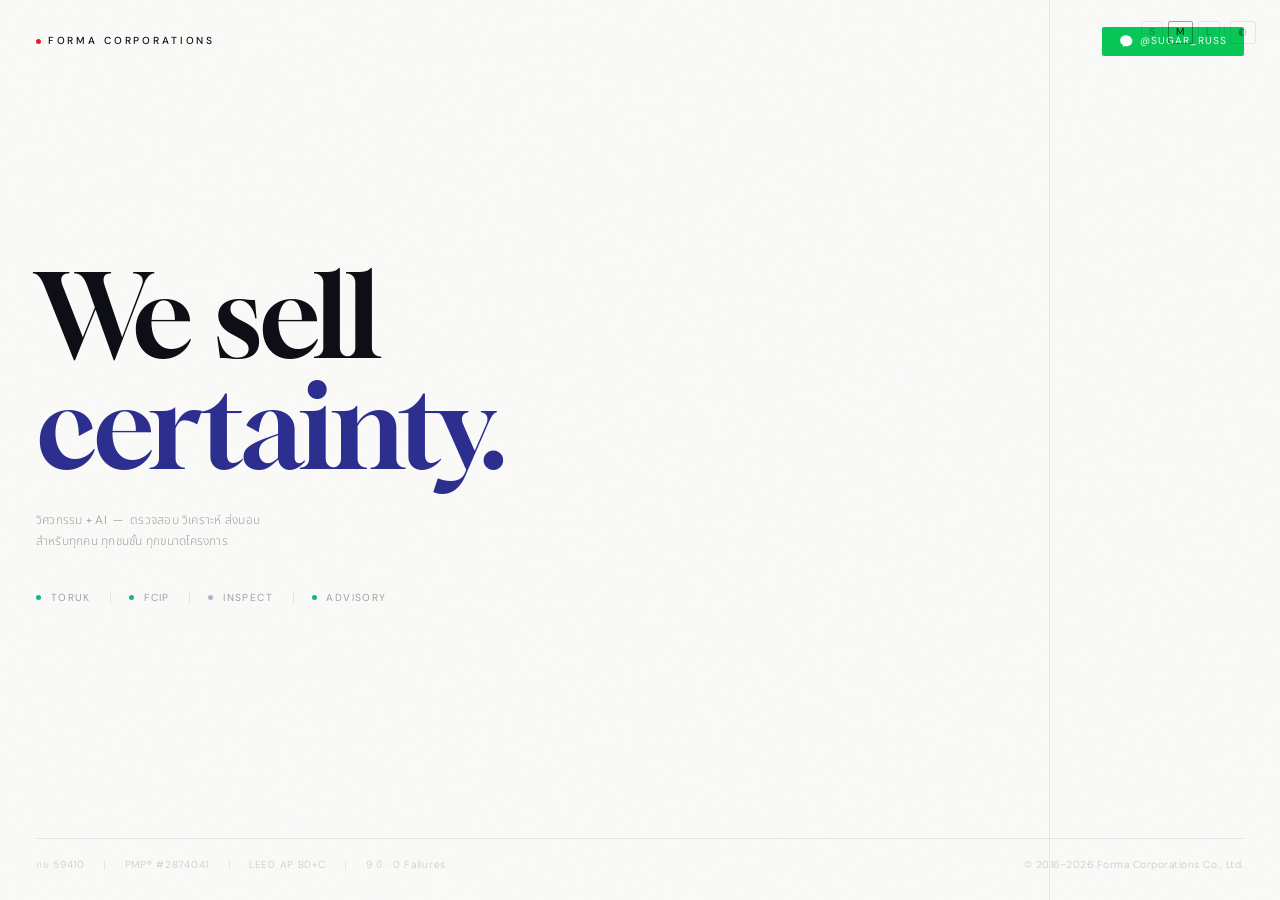
==== index.html @ b7d5d9c6 "feat: formacorps.com V3.1 - Initial deploy" ====
<!DOCTYPE html>
<html lang="th" data-theme="light" data-font="medium">
<head>
<meta charset="UTF-8"/>
<meta name="viewport" content="width=device-width, initial-scale=1.0"/>

<!-- ── SEO ── -->
<title>Forma Corporations — Engineering Intelligence for Everyone</title>
<meta name="description" content="วิศวกรรม + AI สำหรับทุกคน ตรวจสอบ วิเคราะห์ ส่งมอบ — TORUK · FCIP · INSPECT · Advisory"/>
<meta name="robots" content="index, follow"/>
<link rel="canonical" href="https://formacorps.com"/>

<!-- ── OG / SOCIAL ── -->
<meta property="og:type" content="website"/>
<meta property="og:url" content="https://formacorps.com"/>
<meta property="og:title" content="Forma Corporations — We sell certainty."/>
<meta property="og:description" content="วิศวกรรม + AI สำหรับทุกคน ทุกชนชั้น ทุกขนาดโครงการ · ใบอนุญาต ภย 59410 · PMP · LEED AP"/>
<meta property="og:image" content="https://formacorps.com/og-image.png"/>
<meta property="og:image:width" content="1200"/>
<meta property="og:image:height" content="630"/>
<meta property="og:locale" content="th_TH"/>
<meta property="og:site_name" content="Forma Corporations"/>

<!-- LINE share uses og: tags above — no extra meta needed -->
<meta name="twitter:card" content="summary_large_image"/>
<meta name="twitter:title" content="Forma Corporations — We sell certainty."/>
<meta name="twitter:description" content="วิศวกรรม + AI สำหรับทุกคน · TORUK · FCIP · INSPECT"/>
<meta name="twitter:image" content="https://formacorps.com/og-image.png"/>

<!-- ── FAVICON — SVG inline (zero HTTP request) ── -->
<link rel="icon" type="image/svg+xml" href="data:image/svg+xml,%3Csvg xmlns='http://www.w3.org/2000/svg' viewBox='0 0 32 32'%3E%3Crect width='32' height='32' fill='%232B2D8E' rx='6'/%3E%3Ccircle cx='10' cy='16' r='2.5' fill='%23E8192C'/%3E%3Ctext x='15' y='21' font-family='Georgia,serif' font-size='14' font-weight='400' fill='white'%3EF%3C/text%3E%3C/svg%3E"/>
<link rel="alternate icon" href="data:image/svg+xml,%3Csvg xmlns='http://www.w3.org/2000/svg' viewBox='0 0 32 32'%3E%3Crect width='32' height='32' fill='%232B2D8E' rx='6'/%3E%3Ccircle cx='10' cy='16' r='2.5' fill='%23E8192C'/%3E%3Ctext x='15' y='21' font-family='Georgia,serif' font-size='14' fill='white'%3EF%3C/text%3E%3C/svg%3E"/>

<!-- ── FONTS ── -->
<link rel="preconnect" href="https://fonts.googleapis.com"/>
<link rel="preconnect" href="https://fonts.gstatic.com" crossorigin/>
<link href="https://fonts.googleapis.com/css2?family=Gloock&family=DM+Sans:wght@300;400;500&family=Noto+Sans+Thai:wght@300;400&display=swap" rel="stylesheet"/>

<style>
/* ═══════════════════════════════════════
   FORMA DESIGN SYSTEM v1.0
   One System · One Platform · Eco System
   ═══════════════════════════════════════ */
:root {
  /* Brand */
  --navy:        #2B2D8E;
  --red:         #E8192C;
  --line-green:  #06C755;
  --success:     #10b981;

  /* Light Theme (Default — "Out of Dark, Into Light") */
  --bg:          #FAFAF8;
  --text:        #0C0D14;
  --muted:       rgba(12,13,20,0.38);
  --muted2:      rgba(12,13,20,0.20);
  --border:      rgba(12,13,20,0.08);

  /* Type Scale */
  --f-xs:        0.68rem;
  --f-sm:        0.80rem;
  --f-base:      0.93rem;
  --f-hero:      clamp(3.8rem, 9vw, 8.5rem);

  /* Interaction */
  --ease:        cubic-bezier(.22,1,.36,1);
}

/* Dark Theme */
[data-theme="dark"] {
  --bg:          #09090F;
  --text:        #EEECEA;
  --muted:       rgba(238,236,234,0.36);
  --muted2:      rgba(238,236,234,0.18);
  --border:      rgba(238,236,234,0.07);
}

/* Font Scale */
[data-font="small"]  { font-size: 13px; }
[data-font="medium"] { font-size: 15px; }
[data-font="large"]  { font-size: 18px; }

/* ── RESET ── */
*, *::before, *::after { box-sizing: border-box; margin: 0; padding: 0; }
html, body { height: 100%; overflow: hidden; }

body {
  background: var(--bg);
  color: var(--text);
  font-family: 'DM Sans','Noto Sans Thai',sans-serif;
  font-weight: 300;
  font-size: var(--f-base);
  line-height: 1.6;
  transition: background 0.35s ease, color 0.35s ease;
  cursor: default;
  user-select: none;
  -webkit-font-smoothing: antialiased;
}

/* ── GRAIN — Invisible Excellence ── */
body::after {
  content: '';
  position: fixed; inset: 0;
  background-image: url("data:image/svg+xml,%3Csvg xmlns='http://www.w3.org/2000/svg'%3E%3Cfilter id='n'%3E%3CfeTurbulence type='fractalNoise' baseFrequency='0.75' numOctaves='4' stitchTiles='stitch'/%3E%3C/filter%3E%3Crect width='100%25' height='100%25' filter='url(%23n)' opacity='0.025'/%3E%3C/svg%3E");
  pointer-events: none;
  z-index: 999;
}

/* ── VERTICAL ACCENT LINE ── */
.v-line {
  position: fixed; top: 0; right: 18%;
  width: 1px; height: 100vh;
  background: var(--border);
  pointer-events: none;
  opacity: 0;
  animation: fadeIn 1.2s ease 1.3s forwards;
}

/* ── CONTROLS — Top Right ── */
.controls {
  position: fixed;
  top: 1.4rem; right: 1.6rem;
  z-index: 200;
  display: flex; gap: 0.32rem; align-items: center;
}
.cb {
  background: none;
  border: 1px solid var(--border);
  color: var(--muted);
  cursor: pointer;
  padding: 0.22rem 0.48rem;
  font-size: var(--f-xs);
  font-family: 'DM Sans', sans-serif;
  letter-spacing: 0.04em;
  transition: color 0.2s, border-color 0.2s;
  border-radius: 2px;
  line-height: 1.4;
}
.cb:hover, .cb.on { color: var(--text); border-color: var(--muted); }
.cs { width: 1px; height: 14px; background: var(--border); }

/* ── STAGE — 3-Row Grid ── */
.stage {
  position: fixed; inset: 0;
  display: grid;
  grid-template-rows: auto 1fr auto;
  padding: 1.8rem 2.4rem;
}

/* ── TOP BAR ── */
.topbar {
  display: flex; align-items: center; justify-content: space-between;
  opacity: 0; animation: rise 0.6s ease 0.1s forwards;
}
.logo {
  font-family: 'DM Sans', sans-serif;
  font-size: var(--f-xs);
  font-weight: 500;
  letter-spacing: 0.28em;
  text-transform: uppercase;
  color: var(--text);
  display: flex; align-items: center; gap: 0.45rem;
  text-decoration: none;
}
.logo-dot {
  width: 5px; height: 5px;
  border-radius: 50%;
  background: var(--red);
  flex-shrink: 0;
}
.line-btn {
  display: inline-flex; align-items: center; gap: 0.5rem;
  background: var(--line-green);
  color: #fff;
  padding: 0.42rem 1.1rem;
  font-size: var(--f-xs);
  font-family: 'DM Sans', sans-serif;
  font-weight: 400;
  letter-spacing: 0.1em;
  text-transform: uppercase;
  text-decoration: none;
  border-radius: 2px;
  transition: opacity 0.2s, transform 0.2s;
  white-space: nowrap;
}
.line-btn:hover { opacity: 0.87; transform: translateY(-1px); }
.line-icon { width: 14px; height: 14px; fill: #fff; flex-shrink: 0; }

/* ── CENTER ── */
.center {
  display: flex; flex-direction: column; justify-content: center;
  padding: 0 0 1.5rem;
}

/* Hero Headline */
.hero-text {
  font-family: 'Gloock', serif;
  font-size: var(--f-hero);
  font-weight: 400;
  line-height: 0.97;
  letter-spacing: -0.02em;
  color: var(--text);
  margin-bottom: clamp(1.4rem, 3vh, 2.4rem);
}
.hw {
  display: inline-block;
  opacity: 0;
  transform: translateY(0.38em);
  animation: wordIn 0.55s var(--ease) forwards;
}
.hw1 { animation-delay: 0.35s; }
.hw2 { animation-delay: 0.52s; }
.hw3 { animation-delay: 0.69s; color: var(--navy); }

/* Subtitle */
.sub {
  font-size: var(--f-sm);
  color: var(--muted);
  font-weight: 300;
  letter-spacing: 0.02em;
  line-height: 1.75;
  margin-bottom: clamp(1.8rem, 3.5vh, 3rem);
  max-width: 440px;
  opacity: 0;
  animation: rise 0.6s ease 0.9s forwards;
}

/* ── PLATFORMS ── */
.platforms {
  display: flex; align-items: center; gap: 0;
  opacity: 0;
  animation: rise 0.6s ease 1.05s forwards;
  position: relative;
}
.plat {
  position: relative;
  display: flex; align-items: center;
}

/* FIX G4: Last platform tooltip aligns right */
.plat:last-child .plat-tip { left: auto; right: 0; }

.plat-btn {
  display: flex; align-items: center; gap: 0.65rem;
  padding: 0.5rem 1.3rem 0.5rem 0;
  font-size: var(--f-xs);
  font-family: 'DM Sans', sans-serif;
  font-weight: 400;
  letter-spacing: 0.14em;
  text-transform: uppercase;
  color: var(--muted);
  cursor: pointer;
  transition: color 0.2s;
  background: none; border: none;
  white-space: nowrap;
}
.plat-btn:hover { color: var(--navy); }
.plat-dot {
  width: 5px; height: 5px; border-radius: 50%;
  flex-shrink: 0;
  transition: background 0.2s, opacity 0.2s;
}
.plat-btn.live .plat-dot   { background: var(--success); }
.plat-btn.soon .plat-dot   { background: var(--navy); opacity: 0.35; }
.plat-btn:hover .plat-dot  { background: var(--navy); opacity: 1; }

.plat-sep {
  width: 1px; height: 13px;
  background: var(--border);
  margin-right: 1.2rem;
  flex-shrink: 0;
}

/* ── TOOLTIP ── */
.plat-tip {
  position: absolute;
  top: calc(100% + 0.9rem);
  left: 0;
  min-width: 276px;
  background: var(--bg);
  border: 1px solid var(--border);
  padding: 1.2rem 1.5rem;
  pointer-events: none;
  opacity: 0;
  transform: translateY(5px);
  transition: opacity 0.2s ease, transform 0.2s ease;
  box-shadow: 0 8px 30px rgba(12,13,20,0.07);
  z-index: 50;
  border-radius: 2px;
}
[data-theme="dark"] .plat-tip {
  box-shadow: 0 8px 30px rgba(0,0,0,0.45);
}
.plat-tip.show {
  opacity: 1;
  transform: translateY(0);
  pointer-events: auto;
}
.tip-name {
  font-size: var(--f-xs);
  font-weight: 500;
  letter-spacing: 0.14em;
  text-transform: uppercase;
  color: var(--navy);
  margin-bottom: 0.45rem;
}
.tip-desc {
  font-size: var(--f-sm);
  color: var(--muted);
  line-height: 1.72;
  margin-bottom: 0.7rem;
}
.tip-price {
  font-size: var(--f-xs);
  color: var(--muted);
  letter-spacing: 0.05em;
  margin-bottom: 0.75rem;
}
.tip-price strong { color: var(--navy); font-weight: 500; }
.tip-link {
  display: inline-flex; align-items: center; gap: 0.4rem;
  font-size: var(--f-xs);
  letter-spacing: 0.12em;
  text-transform: uppercase;
  color: var(--navy);
  text-decoration: none;
  transition: gap 0.2s;
}
.tip-link:hover { gap: 0.65rem; text-decoration: none; }
.tip-link::after { content: '→'; }

/* ── BOTTOM BAR ── */
.bottombar {
  display: flex; align-items: center; justify-content: space-between;
  padding-top: 1.2rem;
  border-top: 1px solid var(--border);
  opacity: 0;
  animation: rise 0.6s ease 1.15s forwards;
}
.creds {
  display: flex; align-items: center; gap: 1.3rem;
  flex-wrap: wrap;
}
.cred {
  font-size: var(--f-xs);
  color: var(--muted2);
  letter-spacing: 0.07em;
  white-space: nowrap;
}
.cred-sep {
  width: 1px; height: 10px;
  background: var(--border);
  flex-shrink: 0;
}
.copy {
  font-size: var(--f-xs);
  color: var(--muted2);
  letter-spacing: 0.05em;
  white-space: nowrap;
}

/* ── KEYFRAMES ── */
@keyframes wordIn {
  to { opacity: 1; transform: translateY(0); }
}
@keyframes rise {
  from { opacity: 0; transform: translateY(10px); }
  to   { opacity: 1; transform: translateY(0); }
}
@keyframes fadeIn {
  to { opacity: 1; }
}

/* ── MOBILE — FIX G5: Controls + LINE spacing ── */
@media (max-width: 640px) {
  html, body { overflow: auto; }

  .stage {
    position: relative;
    min-height: 100dvh;
    padding: 1.3rem 1.4rem 1.6rem;
  }
  .center { padding: 2.5rem 0 1.5rem; }
  .v-line { display: none; }

  /* FIX G5: Controls tighter on mobile — away from LINE btn */
  .controls {
    top: 0.9rem;
    right: 1.4rem;
    gap: 0.25rem;
  }
  /* LINE btn moves left of controls area */
  .line-btn {
    margin-right: 5.5rem; /* pushes away from controls */
  }

  .creds { gap: 0.75rem; }
  .copy  { display: none; }

  /* FIX G4 mobile: all tips align left, clamp width */
  .plat-tip,
  .plat:last-child .plat-tip {
    left: 0; right: auto;
    min-width: 240px;
    max-width: calc(100vw - 2.8rem);
  }

  .platforms { flex-wrap: wrap; gap: 0.2rem 0; }
}

@media (max-width: 380px) {
  .plat-sep { margin-right: 0.8rem; }
  .plat-btn { padding-right: 0.9rem; letter-spacing: 0.1em; }
}
</style>
</head>
<body>

<!-- Structural accent -->
<div class="v-line" aria-hidden="true"></div>

<!-- ── CONTROLS ── -->
<div class="controls" role="toolbar" aria-label="Display settings">
  <button class="cb" id="fs" onclick="setF('small','fs')" title="Small text">S</button>
  <button class="cb on" id="fm" onclick="setF('medium','fm')" title="Medium text">M</button>
  <button class="cb" id="fl" onclick="setF('large','fl')" title="Large text">L</button>
  <div class="cs" aria-hidden="true"></div>
  <button class="cb" id="th" onclick="toggleTheme()" title="Toggle dark/light">◐</button>
</div>

<!-- ── STAGE ── -->
<div class="stage">

  <!-- TOP BAR -->
  <header class="topbar">
    <a href="/" class="logo" aria-label="Forma Corporations">
      <span class="logo-dot" aria-hidden="true"></span>
      Forma Corporations
    </a>
    <a href="https://line.me/R/ti/p/@sugar_russ"
       target="_blank"
       rel="noopener noreferrer"
       class="line-btn"
       aria-label="Contact via LINE @sugar_russ">
      <svg class="line-icon" viewBox="0 0 24 24" aria-hidden="true">
        <path d="M12 2C6.48 2 2 6.03 2 11c0 3.27 1.88 6.14 4.72 7.9.19.12.26.34.18.54l-.57 2.1c-.06.22.16.42.37.32l3.2-1.26c.15-.06.31-.05.46.02.86.3 1.78.48 2.64.48 5.52 0 10-4.03 10-9S17.52 2 12 2z"/>
      </svg>
      @sugar_russ
    </a>
  </header>

  <!-- CENTER -->
  <main class="center">
    <h1 class="hero-text" aria-label="We sell certainty.">
      <span class="hw hw1">We&nbsp;</span><span class="hw hw2">sell&nbsp;</span><br aria-hidden="true"/>
      <span class="hw hw3">certainty.</span>
    </h1>

    <p class="sub">
      วิศวกรรม + AI &nbsp;—&nbsp; ตรวจสอบ วิเคราะห์ ส่งมอบ<br/>
      สำหรับทุกคน ทุกชนชั้น ทุกขนาดโครงการ
    </p>

    <!-- PLATFORMS — hover/tap for detail -->
    <nav class="platforms" aria-label="Forma Platforms">

      <!-- TORUK -->
      <div class="plat" id="p1">
        <button class="plat-btn live"
          onmouseenter="show('p1')" onmouseleave="hide('p1')"
          onclick="tap('p1')"
          aria-expanded="false" aria-controls="tip-p1">
          <span class="plat-dot" aria-hidden="true"></span>TORUK
        </button>
        <div class="plat-tip" id="tip-p1" role="tooltip">
          <div class="tip-name">TORUK — Field Intelligence</div>
          <p class="tip-desc">ระบบ Field Ops สำหรับทีมวิศวกรภาคสนาม ทำ Inspection Report บนมือถือ ส่งรายงาน PDF อัตโนมัติ จัดการ Site หลายแห่งพร้อมกัน</p>
          <div class="tip-price">เริ่มต้น <strong>ฟรี</strong></div>
          <a class="tip-link" href="https://toruk.formacorps.com"
             target="_blank" rel="noopener noreferrer">เปิด Platform</a>
        </div>
      </div>

      <div class="plat-sep" aria-hidden="true"></div>

      <!-- FCIP -->
      <div class="plat" id="p2">
        <button class="plat-btn live"
          onmouseenter="show('p2')" onmouseleave="hide('p2')"
          onclick="tap('p2')"
          aria-expanded="false" aria-controls="tip-p2">
          <span class="plat-dot" aria-hidden="true"></span>FCIP
        </button>
        <div class="plat-tip" id="tip-p2" role="tooltip">
          <div class="tip-name">FCIP — Engineering Calculator</div>
          <p class="tip-desc">คำนวณโครงสร้างตาม ACI · EC2 · AISC · วสท. ได้รายงาน PDF มาตรฐาน Sign วิศวกรพร้อมใช้</p>
          <div class="tip-price">เริ่มต้น <strong>฿490/เดือน</strong></div>
          <a class="tip-link" href="https://fcip-platform.vercel.app"
             target="_blank" rel="noopener noreferrer">เปิด Platform</a>
        </div>
      </div>

      <div class="plat-sep" aria-hidden="true"></div>

      <!-- INSPECT -->
      <div class="plat" id="p3">
        <button class="plat-btn soon"
          onmouseenter="show('p3')" onmouseleave="hide('p3')"
          onclick="tap('p3')"
          aria-expanded="false" aria-controls="tip-p3">
          <span class="plat-dot" aria-hidden="true"></span>INSPECT
        </button>
        <div class="plat-tip" id="tip-p3" role="tooltip">
          <div class="tip-name">INSPECT — AI Building Report</div>
          <p class="tip-desc">Upload ภาพอาคาร — AI วิเคราะห์ความเสี่ยง ได้รายงานวิศวกรรมภายใน 24 ชั่วโมง ไม่ต้องเป็นวิศวกรก็ใช้ได้</p>
          <div class="tip-price">เริ่มต้น <strong>฿499/Report</strong> — Launching Soon</div>
          <a class="tip-link" href="https://line.me/R/ti/p/@sugar_russ"
             target="_blank" rel="noopener noreferrer">แจ้งความสนใจ</a>
        </div>
      </div>

      <div class="plat-sep" aria-hidden="true"></div>

      <!-- ADVISORY — FIX G4: tooltip right-aligned via CSS .plat:last-child -->
      <div class="plat" id="p4">
        <button class="plat-btn live"
          onmouseenter="show('p4')" onmouseleave="hide('p4')"
          onclick="tap('p4')"
          aria-expanded="false" aria-controls="tip-p4">
          <span class="plat-dot" aria-hidden="true"></span>Advisory
        </button>
        <div class="plat-tip" id="tip-p4" role="tooltip">
          <div class="tip-name">Engineering Advisory</div>
          <p class="tip-desc">ตรวจสอบอาคาร · ซ่อมแซมโครงสร้าง · Civil Works · Maintenance บริหารโดย PMP + วิศวกรใบอนุญาต ภย 59410</p>
          <div class="tip-price">ติดต่อเพื่อรับราคา</div>
          <a class="tip-link" href="https://line.me/R/ti/p/@sugar_russ"
             target="_blank" rel="noopener noreferrer">ติดต่อเรา</a>
        </div>
      </div>

    </nav>
  </main>

  <!-- BOTTOM BAR -->
  <footer class="bottombar">
    <div class="creds" aria-label="Credentials">
      <span class="cred">ภย 59410</span>
      <div class="cred-sep" aria-hidden="true"></div>
      <span class="cred">PMP® #2874041</span>
      <div class="cred-sep" aria-hidden="true"></div>
      <span class="cred">LEED AP BD+C</span>
      <div class="cred-sep" aria-hidden="true"></div>
      <span class="cred">9 ปี · 0 Failures</span>
    </div>
    <div class="copy">© 2016–2026 Forma Corporations Co., Ltd.</div>
  </footer>

</div><!-- /stage -->

<script>
'use strict';

/* ── THEME ── */
function toggleTheme() {
  const h = document.documentElement;
  const isDark = h.getAttribute('data-theme') === 'dark';
  h.setAttribute('data-theme', isDark ? 'light' : 'dark');
  document.getElementById('th').textContent = isDark ? '◐' : '◑';
}

/* ── FONT ── */
function setF(size, id) {
  document.documentElement.setAttribute('data-font', size);
  ['fs','fm','fl'].forEach(i => document.getElementById(i).classList.remove('on'));
  document.getElementById(id).classList.add('on');
}

/* ── TOOLTIP ENGINE ── */
let active = null;
let timer  = null;

function show(id) {
  clearTimeout(timer);
  if (active && active !== id) close(active);
  open(id);
}

function hide(id) {
  timer = setTimeout(() => { close(id); }, 160);
}

function tap(id) {
  const tip = document.getElementById('tip-' + id);
  tip.classList.contains('show') ? close(id) : (close(active), open(id));
}

function open(id) {
  if (!id) return;
  const tip = document.getElementById('tip-' + id);
  const btn = tip?.previousElementSibling;
  if (!tip) return;
  tip.classList.add('show');
  if (btn) btn.setAttribute('aria-expanded', 'true');
  active = id;
}

function close(id) {
  if (!id) return;
  const tip = document.getElementById('tip-' + id);
  const btn = tip?.previousElementSibling;
  if (!tip) return;
  tip.classList.remove('show');
  if (btn) btn.setAttribute('aria-expanded', 'false');
  if (active === id) active = null;
}

/* Hover inside tooltip = keep open */
document.querySelectorAll('.plat-tip').forEach(tip => {
  tip.addEventListener('mouseenter', () => clearTimeout(timer));
  tip.addEventListener('mouseleave', () => hide(tip.id.replace('tip-','')));
});

/* Outside click = close all */
document.addEventListener('click', e => {
  if (!e.target.closest('.plat')) {
    document.querySelectorAll('.plat-tip').forEach(t => {
      t.classList.remove('show');
      const btn = t.previousElementSibling;
      if (btn) btn.setAttribute('aria-expanded','false');
    });
    active = null;
  }
});

/* Keyboard: Escape closes all */
document.addEventListener('keydown', e => {
  if (e.key === 'Escape') {
    document.querySelectorAll('.plat-tip').forEach(t => t.classList.remove('show'));
    active = null;
  }
});
</script>
</body>
</html>
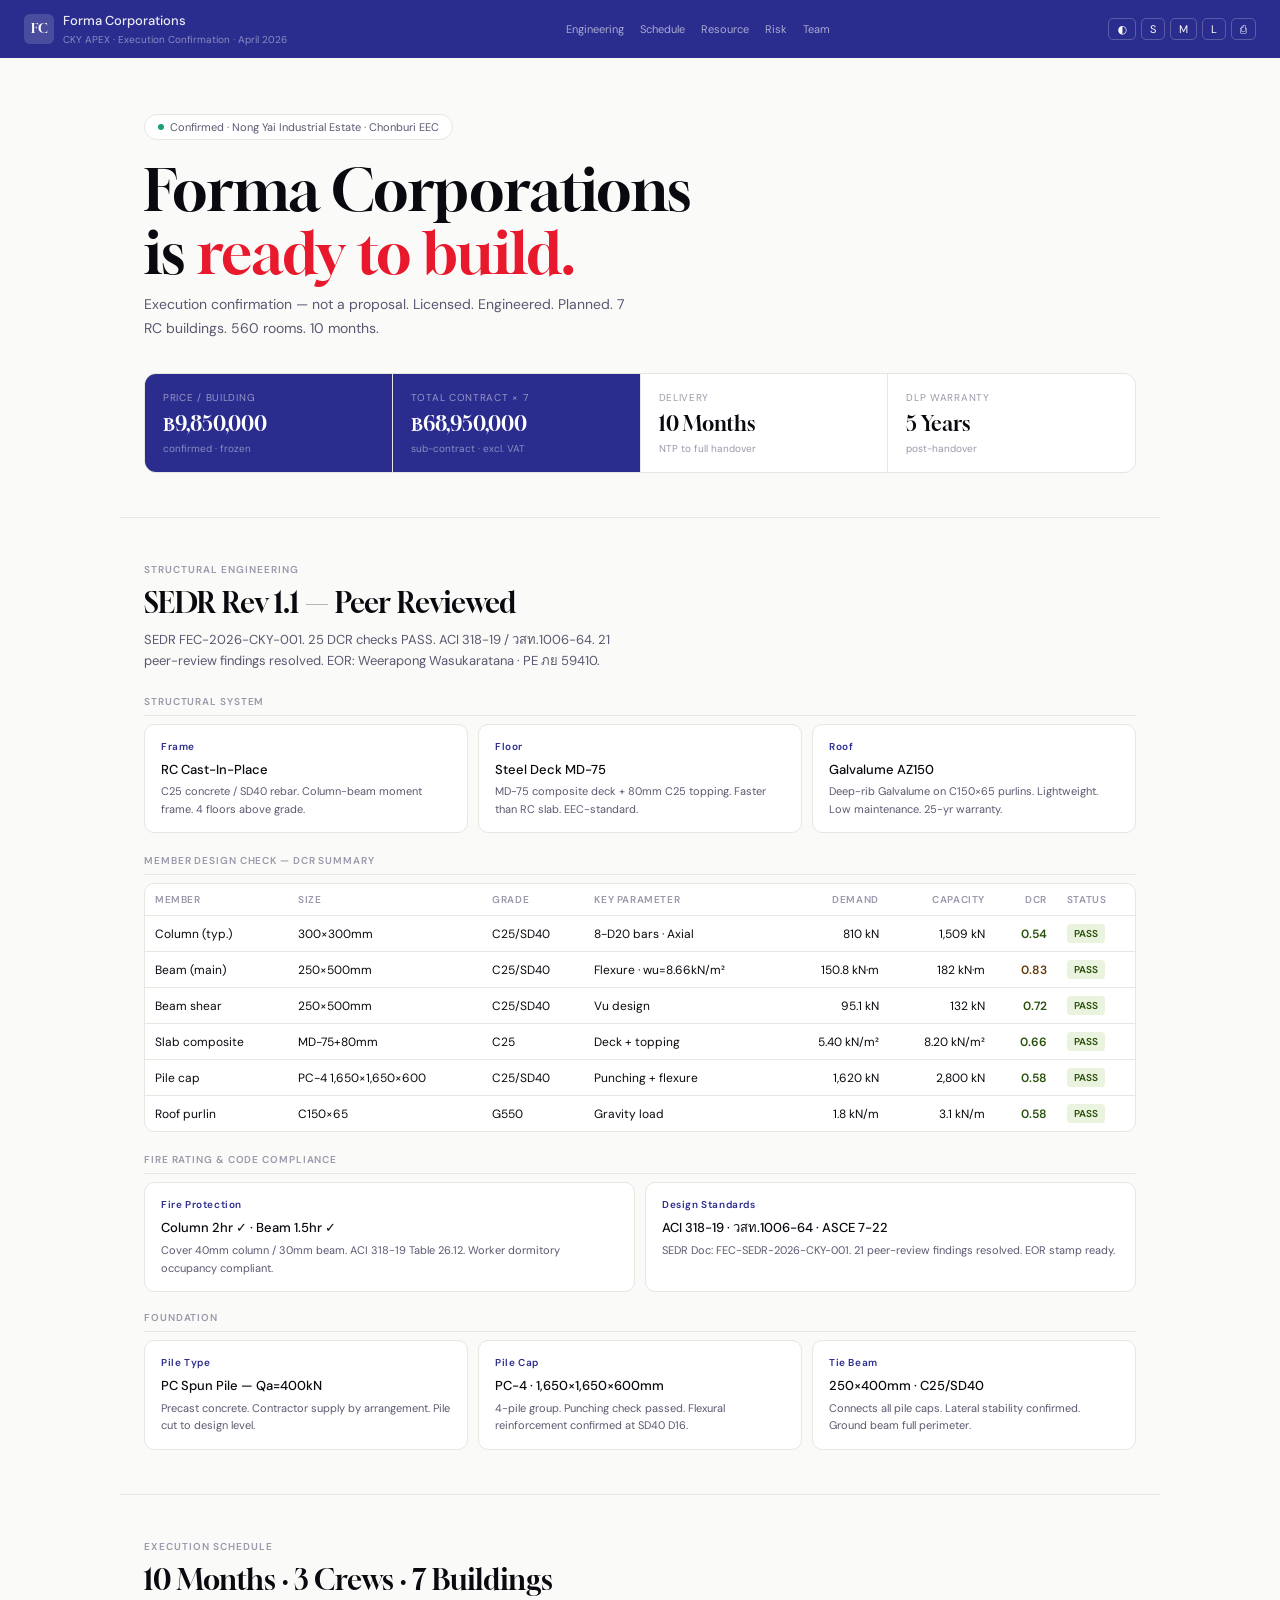
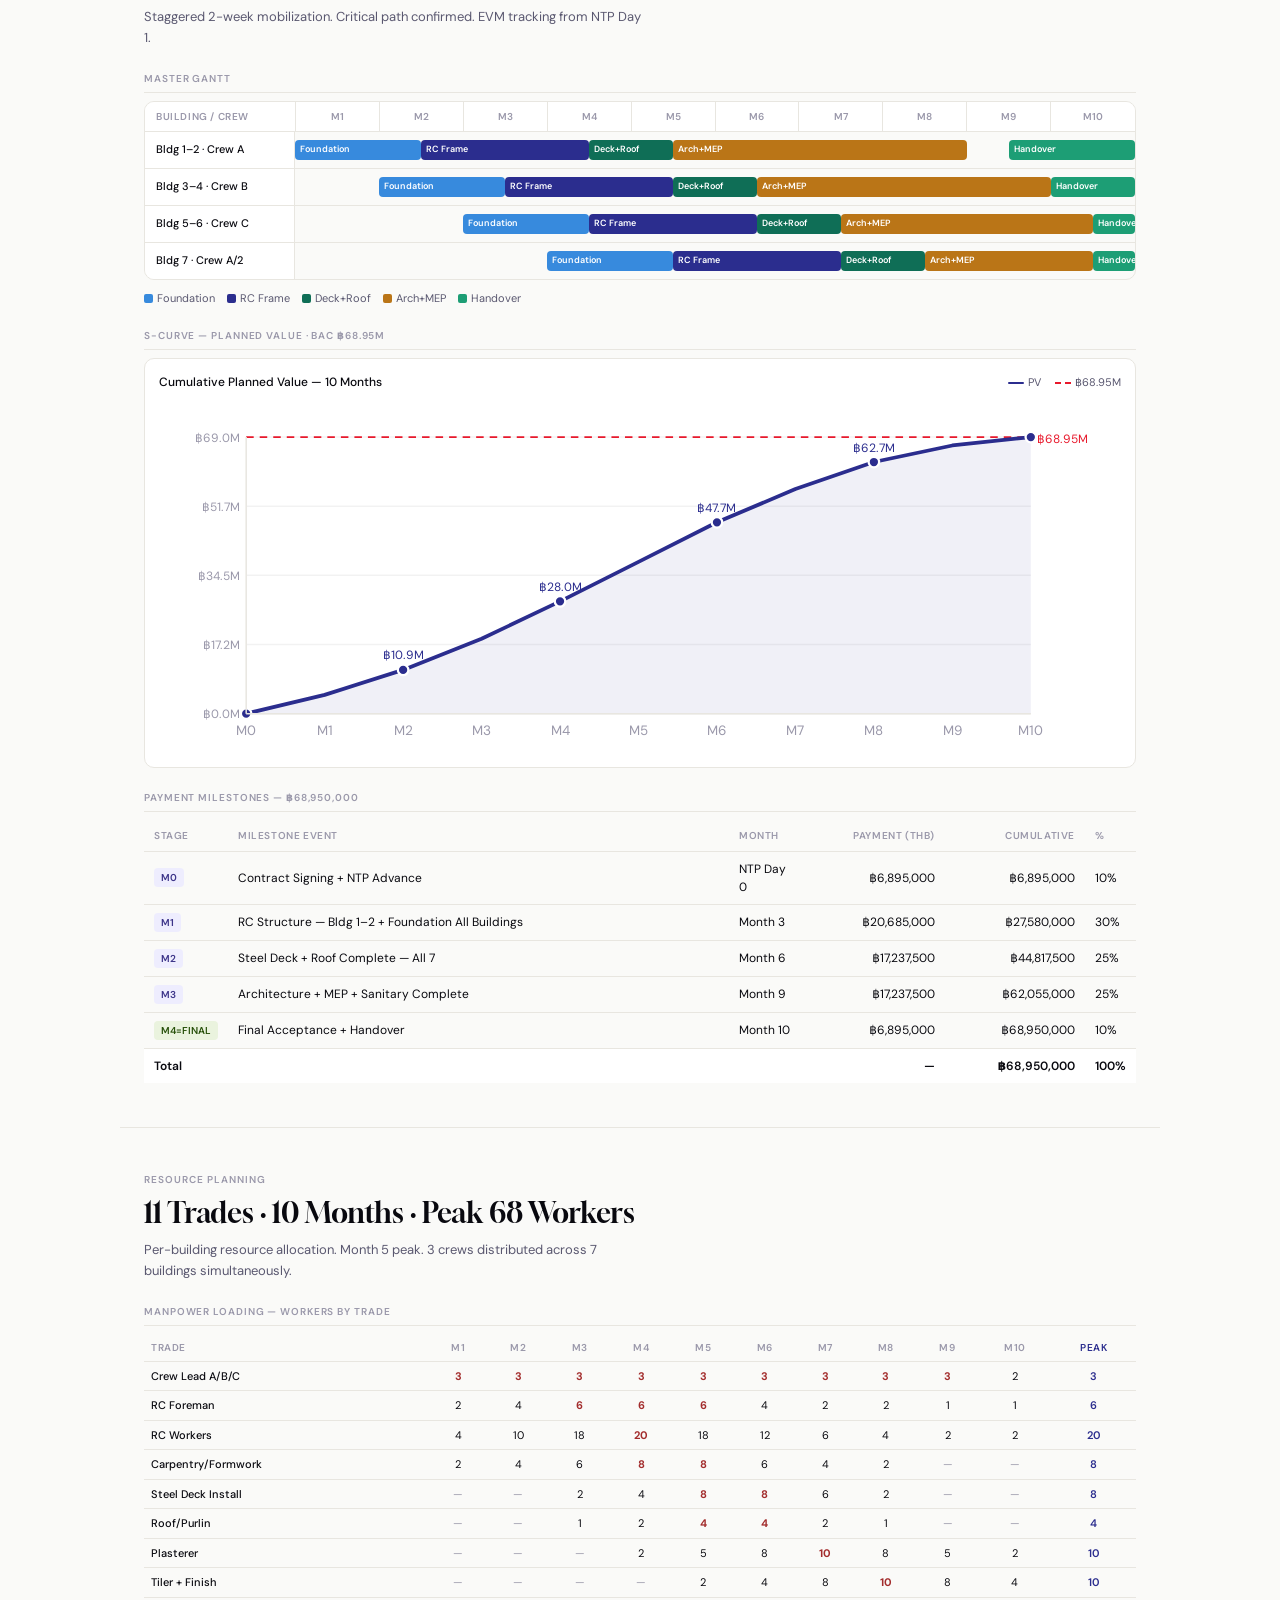
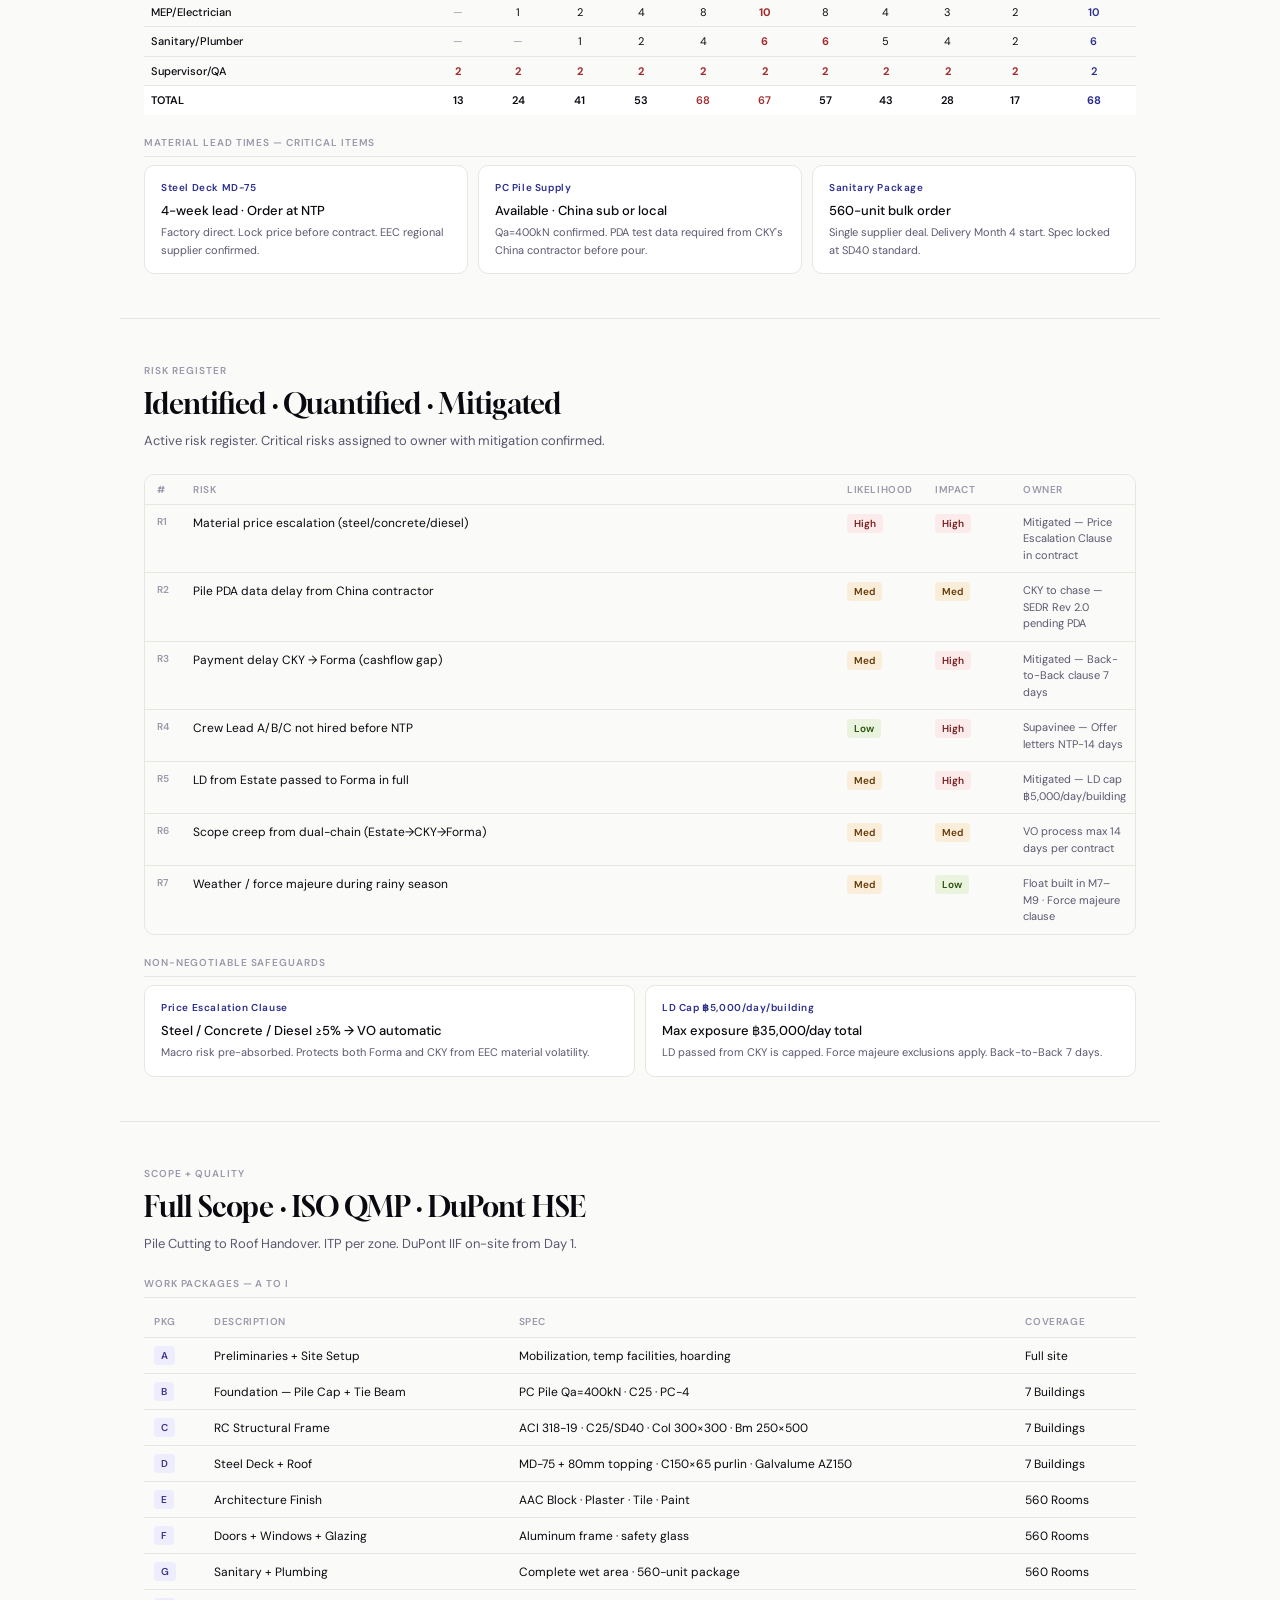
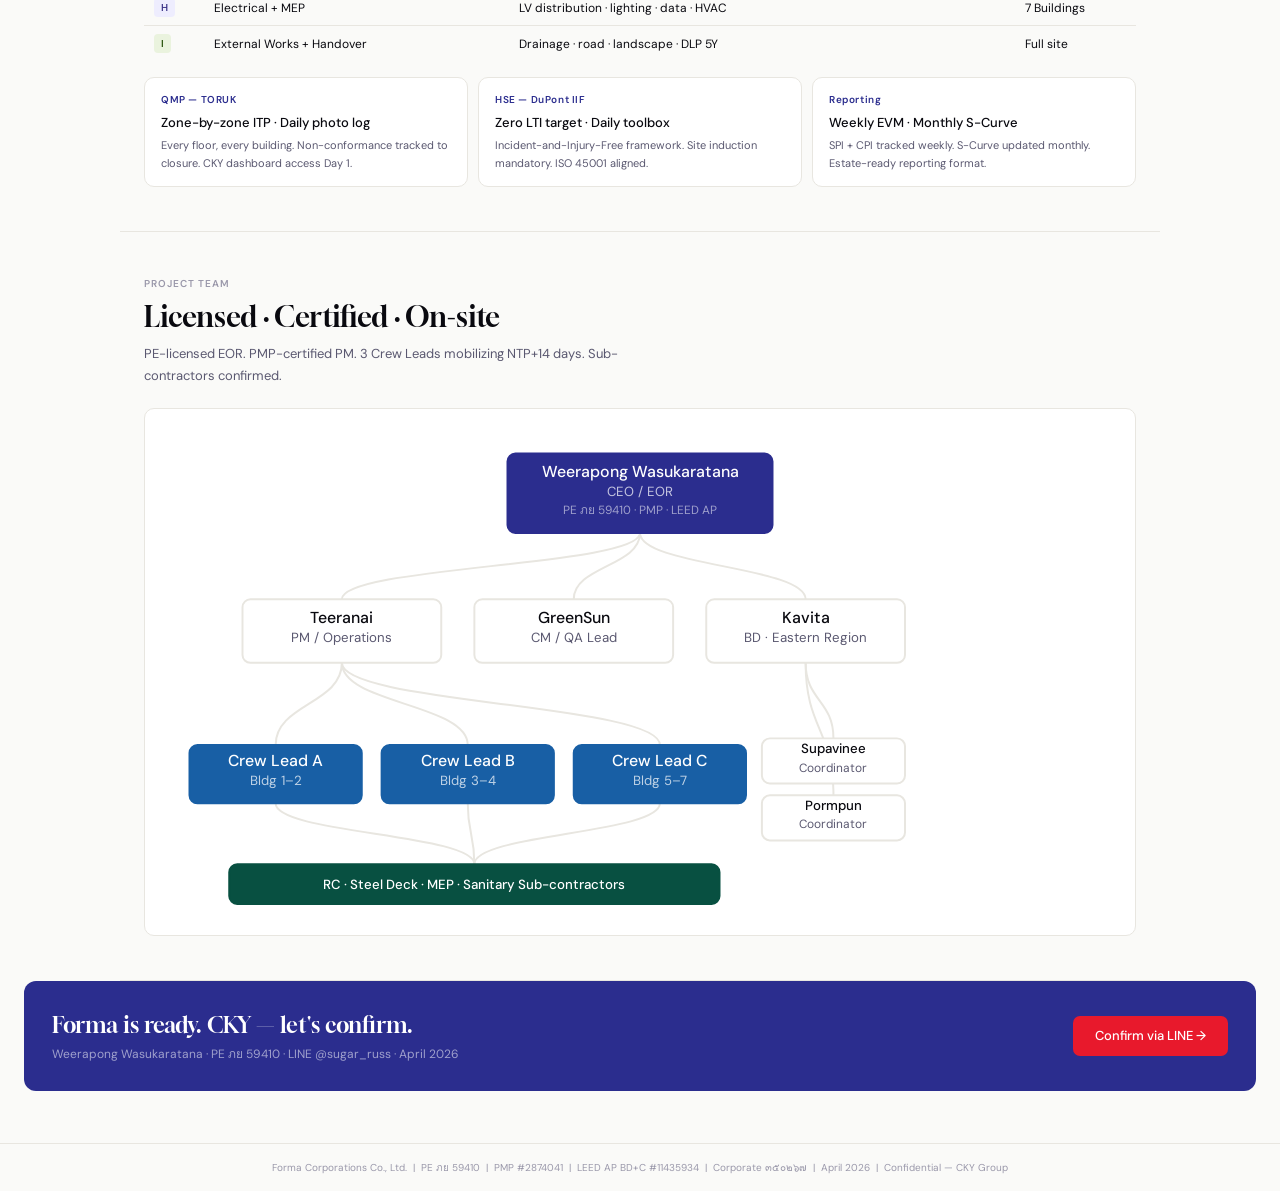
==== commit 81d36b71: "CKY APEX L4 full execution confirmation" ====
--- a/index.html
+++ b/index.html
@@ -1,643 +1,500 @@
 <!DOCTYPE html>
-<html lang="th" data-theme="light" data-font="medium">
+<html lang="en">
 <head>
-<meta charset="UTF-8"/>
-<meta name="viewport" content="width=device-width, initial-scale=1.0"/>
-
-<!-- ── SEO ── -->
-<title>Forma Corporations — Engineering Intelligence for Everyone</title>
-<meta name="description" content="วิศวกรรม + AI สำหรับทุกคน ตรวจสอบ วิเคราะห์ ส่งมอบ — TORUK · FCIP · INSPECT · Advisory"/>
-<meta name="robots" content="index, follow"/>
-<link rel="canonical" href="https://formacorps.com"/>
-
-<!-- ── OG / SOCIAL ── -->
-<meta property="og:type" content="website"/>
-<meta property="og:url" content="https://formacorps.com"/>
-<meta property="og:title" content="Forma Corporations — We sell certainty."/>
-<meta property="og:description" content="วิศวกรรม + AI สำหรับทุกคน ทุกชนชั้น ทุกขนาดโครงการ · ใบอนุญาต ภย 59410 · PMP · LEED AP"/>
-<meta property="og:image" content="https://formacorps.com/og-image.png"/>
-<meta property="og:image:width" content="1200"/>
-<meta property="og:image:height" content="630"/>
-<meta property="og:locale" content="th_TH"/>
-<meta property="og:site_name" content="Forma Corporations"/>
-
-<!-- LINE share uses og: tags above — no extra meta needed -->
-<meta name="twitter:card" content="summary_large_image"/>
-<meta name="twitter:title" content="Forma Corporations — We sell certainty."/>
-<meta name="twitter:description" content="วิศวกรรม + AI สำหรับทุกคน · TORUK · FCIP · INSPECT"/>
-<meta name="twitter:image" content="https://formacorps.com/og-image.png"/>
-
-<!-- ── FAVICON — SVG inline (zero HTTP request) ── -->
-<link rel="icon" type="image/svg+xml" href="data:image/svg+xml,%3Csvg xmlns='http://www.w3.org/2000/svg' viewBox='0 0 32 32'%3E%3Crect width='32' height='32' fill='%232B2D8E' rx='6'/%3E%3Ccircle cx='10' cy='16' r='2.5' fill='%23E8192C'/%3E%3Ctext x='15' y='21' font-family='Georgia,serif' font-size='14' font-weight='400' fill='white'%3EF%3C/text%3E%3C/svg%3E"/>
-<link rel="alternate icon" href="data:image/svg+xml,%3Csvg xmlns='http://www.w3.org/2000/svg' viewBox='0 0 32 32'%3E%3Crect width='32' height='32' fill='%232B2D8E' rx='6'/%3E%3Ccircle cx='10' cy='16' r='2.5' fill='%23E8192C'/%3E%3Ctext x='15' y='21' font-family='Georgia,serif' font-size='14' fill='white'%3EF%3C/text%3E%3C/svg%3E"/>
-
-<!-- ── FONTS ── -->
-<link rel="preconnect" href="https://fonts.googleapis.com"/>
-<link rel="preconnect" href="https://fonts.gstatic.com" crossorigin/>
-<link href="https://fonts.googleapis.com/css2?family=Gloock&family=DM+Sans:wght@300;400;500&family=Noto+Sans+Thai:wght@300;400&display=swap" rel="stylesheet"/>
-
+<meta charset="UTF-8">
+<meta name="viewport" content="width=device-width,initial-scale=1.0">
+<title>CKY APEX — Forma Execution Confirmation</title>
+<link rel="preconnect" href="https://fonts.googleapis.com">
+<link href="https://fonts.googleapis.com/css2?family=DM+Sans:opsz,wght@9..40,400;9..40,500;9..40,600&family=Gloock&display=swap" rel="stylesheet">
 <style>
-/* ═══════════════════════════════════════
-   FORMA DESIGN SYSTEM v1.0
-   One System · One Platform · Eco System
-   ═══════════════════════════════════════ */
-:root {
-  /* Brand */
-  --navy:        #2B2D8E;
-  --red:         #E8192C;
-  --line-green:  #06C755;
-  --success:     #10b981;
-
-  /* Light Theme (Default — "Out of Dark, Into Light") */
-  --bg:          #FAFAF8;
-  --text:        #0C0D14;
-  --muted:       rgba(12,13,20,0.38);
-  --muted2:      rgba(12,13,20,0.20);
-  --border:      rgba(12,13,20,0.08);
-
-  /* Type Scale */
-  --f-xs:        0.68rem;
-  --f-sm:        0.80rem;
-  --f-base:      0.93rem;
-  --f-hero:      clamp(3.8rem, 9vw, 8.5rem);
-
-  /* Interaction */
-  --ease:        cubic-bezier(.22,1,.36,1);
-}
-
-/* Dark Theme */
-[data-theme="dark"] {
-  --bg:          #09090F;
-  --text:        #EEECEA;
-  --muted:       rgba(238,236,234,0.36);
-  --muted2:      rgba(238,236,234,0.18);
-  --border:      rgba(238,236,234,0.07);
-}
-
-/* Font Scale */
-[data-font="small"]  { font-size: 13px; }
-[data-font="medium"] { font-size: 15px; }
-[data-font="large"]  { font-size: 18px; }
-
-/* ── RESET ── */
-*, *::before, *::after { box-sizing: border-box; margin: 0; padding: 0; }
-html, body { height: 100%; overflow: hidden; }
-
-body {
-  background: var(--bg);
-  color: var(--text);
-  font-family: 'DM Sans','Noto Sans Thai',sans-serif;
-  font-weight: 300;
-  font-size: var(--f-base);
-  line-height: 1.6;
-  transition: background 0.35s ease, color 0.35s ease;
-  cursor: default;
-  user-select: none;
-  -webkit-font-smoothing: antialiased;
-}
-
-/* ── GRAIN — Invisible Excellence ── */
-body::after {
-  content: '';
-  position: fixed; inset: 0;
-  background-image: url("data:image/svg+xml,%3Csvg xmlns='http://www.w3.org/2000/svg'%3E%3Cfilter id='n'%3E%3CfeTurbulence type='fractalNoise' baseFrequency='0.75' numOctaves='4' stitchTiles='stitch'/%3E%3C/filter%3E%3Crect width='100%25' height='100%25' filter='url(%23n)' opacity='0.025'/%3E%3C/svg%3E");
-  pointer-events: none;
-  z-index: 999;
-}
-
-/* ── VERTICAL ACCENT LINE ── */
-.v-line {
-  position: fixed; top: 0; right: 18%;
-  width: 1px; height: 100vh;
-  background: var(--border);
-  pointer-events: none;
-  opacity: 0;
-  animation: fadeIn 1.2s ease 1.3s forwards;
-}
-
-/* ── CONTROLS — Top Right ── */
-.controls {
-  position: fixed;
-  top: 1.4rem; right: 1.6rem;
-  z-index: 200;
-  display: flex; gap: 0.32rem; align-items: center;
-}
-.cb {
-  background: none;
-  border: 1px solid var(--border);
-  color: var(--muted);
-  cursor: pointer;
-  padding: 0.22rem 0.48rem;
-  font-size: var(--f-xs);
-  font-family: 'DM Sans', sans-serif;
-  letter-spacing: 0.04em;
-  transition: color 0.2s, border-color 0.2s;
-  border-radius: 2px;
-  line-height: 1.4;
-}
-.cb:hover, .cb.on { color: var(--text); border-color: var(--muted); }
-.cs { width: 1px; height: 14px; background: var(--border); }
-
-/* ── STAGE — 3-Row Grid ── */
-.stage {
-  position: fixed; inset: 0;
-  display: grid;
-  grid-template-rows: auto 1fr auto;
-  padding: 1.8rem 2.4rem;
-}
-
-/* ── TOP BAR ── */
-.topbar {
-  display: flex; align-items: center; justify-content: space-between;
-  opacity: 0; animation: rise 0.6s ease 0.1s forwards;
-}
-.logo {
-  font-family: 'DM Sans', sans-serif;
-  font-size: var(--f-xs);
-  font-weight: 500;
-  letter-spacing: 0.28em;
-  text-transform: uppercase;
-  color: var(--text);
-  display: flex; align-items: center; gap: 0.45rem;
-  text-decoration: none;
-}
-.logo-dot {
-  width: 5px; height: 5px;
-  border-radius: 50%;
-  background: var(--red);
-  flex-shrink: 0;
-}
-.line-btn {
-  display: inline-flex; align-items: center; gap: 0.5rem;
-  background: var(--line-green);
-  color: #fff;
-  padding: 0.42rem 1.1rem;
-  font-size: var(--f-xs);
-  font-family: 'DM Sans', sans-serif;
-  font-weight: 400;
-  letter-spacing: 0.1em;
-  text-transform: uppercase;
-  text-decoration: none;
-  border-radius: 2px;
-  transition: opacity 0.2s, transform 0.2s;
-  white-space: nowrap;
-}
-.line-btn:hover { opacity: 0.87; transform: translateY(-1px); }
-.line-icon { width: 14px; height: 14px; fill: #fff; flex-shrink: 0; }
-
-/* ── CENTER ── */
-.center {
-  display: flex; flex-direction: column; justify-content: center;
-  padding: 0 0 1.5rem;
-}
-
-/* Hero Headline */
-.hero-text {
-  font-family: 'Gloock', serif;
-  font-size: var(--f-hero);
-  font-weight: 400;
-  line-height: 0.97;
-  letter-spacing: -0.02em;
-  color: var(--text);
-  margin-bottom: clamp(1.4rem, 3vh, 2.4rem);
-}
-.hw {
-  display: inline-block;
-  opacity: 0;
-  transform: translateY(0.38em);
-  animation: wordIn 0.55s var(--ease) forwards;
-}
-.hw1 { animation-delay: 0.35s; }
-.hw2 { animation-delay: 0.52s; }
-.hw3 { animation-delay: 0.69s; color: var(--navy); }
-
-/* Subtitle */
-.sub {
-  font-size: var(--f-sm);
-  color: var(--muted);
-  font-weight: 300;
-  letter-spacing: 0.02em;
-  line-height: 1.75;
-  margin-bottom: clamp(1.8rem, 3.5vh, 3rem);
-  max-width: 440px;
-  opacity: 0;
-  animation: rise 0.6s ease 0.9s forwards;
-}
-
-/* ── PLATFORMS ── */
-.platforms {
-  display: flex; align-items: center; gap: 0;
-  opacity: 0;
-  animation: rise 0.6s ease 1.05s forwards;
-  position: relative;
-}
-.plat {
-  position: relative;
-  display: flex; align-items: center;
-}
-
-/* FIX G4: Last platform tooltip aligns right */
-.plat:last-child .plat-tip { left: auto; right: 0; }
-
-.plat-btn {
-  display: flex; align-items: center; gap: 0.65rem;
-  padding: 0.5rem 1.3rem 0.5rem 0;
-  font-size: var(--f-xs);
-  font-family: 'DM Sans', sans-serif;
-  font-weight: 400;
-  letter-spacing: 0.14em;
-  text-transform: uppercase;
-  color: var(--muted);
-  cursor: pointer;
-  transition: color 0.2s;
-  background: none; border: none;
-  white-space: nowrap;
-}
-.plat-btn:hover { color: var(--navy); }
-.plat-dot {
-  width: 5px; height: 5px; border-radius: 50%;
-  flex-shrink: 0;
-  transition: background 0.2s, opacity 0.2s;
-}
-.plat-btn.live .plat-dot   { background: var(--success); }
-.plat-btn.soon .plat-dot   { background: var(--navy); opacity: 0.35; }
-.plat-btn:hover .plat-dot  { background: var(--navy); opacity: 1; }
-
-.plat-sep {
-  width: 1px; height: 13px;
-  background: var(--border);
-  margin-right: 1.2rem;
-  flex-shrink: 0;
-}
-
-/* ── TOOLTIP ── */
-.plat-tip {
-  position: absolute;
-  top: calc(100% + 0.9rem);
-  left: 0;
-  min-width: 276px;
-  background: var(--bg);
-  border: 1px solid var(--border);
-  padding: 1.2rem 1.5rem;
-  pointer-events: none;
-  opacity: 0;
-  transform: translateY(5px);
-  transition: opacity 0.2s ease, transform 0.2s ease;
-  box-shadow: 0 8px 30px rgba(12,13,20,0.07);
-  z-index: 50;
-  border-radius: 2px;
-}
-[data-theme="dark"] .plat-tip {
-  box-shadow: 0 8px 30px rgba(0,0,0,0.45);
-}
-.plat-tip.show {
-  opacity: 1;
-  transform: translateY(0);
-  pointer-events: auto;
-}
-.tip-name {
-  font-size: var(--f-xs);
-  font-weight: 500;
-  letter-spacing: 0.14em;
-  text-transform: uppercase;
-  color: var(--navy);
-  margin-bottom: 0.45rem;
-}
-.tip-desc {
-  font-size: var(--f-sm);
-  color: var(--muted);
-  line-height: 1.72;
-  margin-bottom: 0.7rem;
-}
-.tip-price {
-  font-size: var(--f-xs);
-  color: var(--muted);
-  letter-spacing: 0.05em;
-  margin-bottom: 0.75rem;
-}
-.tip-price strong { color: var(--navy); font-weight: 500; }
-.tip-link {
-  display: inline-flex; align-items: center; gap: 0.4rem;
-  font-size: var(--f-xs);
-  letter-spacing: 0.12em;
-  text-transform: uppercase;
-  color: var(--navy);
-  text-decoration: none;
-  transition: gap 0.2s;
-}
-.tip-link:hover { gap: 0.65rem; text-decoration: none; }
-.tip-link::after { content: '→'; }
-
-/* ── BOTTOM BAR ── */
-.bottombar {
-  display: flex; align-items: center; justify-content: space-between;
-  padding-top: 1.2rem;
-  border-top: 1px solid var(--border);
-  opacity: 0;
-  animation: rise 0.6s ease 1.15s forwards;
-}
-.creds {
-  display: flex; align-items: center; gap: 1.3rem;
-  flex-wrap: wrap;
-}
-.cred {
-  font-size: var(--f-xs);
-  color: var(--muted2);
-  letter-spacing: 0.07em;
-  white-space: nowrap;
-}
-.cred-sep {
-  width: 1px; height: 10px;
-  background: var(--border);
-  flex-shrink: 0;
-}
-.copy {
-  font-size: var(--f-xs);
-  color: var(--muted2);
-  letter-spacing: 0.05em;
-  white-space: nowrap;
-}
-
-/* ── KEYFRAMES ── */
-@keyframes wordIn {
-  to { opacity: 1; transform: translateY(0); }
-}
-@keyframes rise {
-  from { opacity: 0; transform: translateY(10px); }
-  to   { opacity: 1; transform: translateY(0); }
-}
-@keyframes fadeIn {
-  to { opacity: 1; }
-}
-
-/* ── MOBILE — FIX G5: Controls + LINE spacing ── */
-@media (max-width: 640px) {
-  html, body { overflow: auto; }
-
-  .stage {
-    position: relative;
-    min-height: 100dvh;
-    padding: 1.3rem 1.4rem 1.6rem;
-  }
-  .center { padding: 2.5rem 0 1.5rem; }
-  .v-line { display: none; }
-
-  /* FIX G5: Controls tighter on mobile — away from LINE btn */
-  .controls {
-    top: 0.9rem;
-    right: 1.4rem;
-    gap: 0.25rem;
-  }
-  /* LINE btn moves left of controls area */
-  .line-btn {
-    margin-right: 5.5rem; /* pushes away from controls */
-  }
-
-  .creds { gap: 0.75rem; }
-  .copy  { display: none; }
-
-  /* FIX G4 mobile: all tips align left, clamp width */
-  .plat-tip,
-  .plat:last-child .plat-tip {
-    left: 0; right: auto;
-    min-width: 240px;
-    max-width: calc(100vw - 2.8rem);
-  }
-
-  .platforms { flex-wrap: wrap; gap: 0.2rem 0; }
-}
-
-@media (max-width: 380px) {
-  .plat-sep { margin-right: 0.8rem; }
-  .plat-btn { padding-right: 0.9rem; letter-spacing: 0.1em; }
-}
+:root{--navy:#2B2D8E;--red:#E8192C;--bg:#FAFAF8;--surf:#fff;--bdr:#E8E6E0;--t1:#09090F;--t2:#5A5870;--t3:#9A98AA;--fs:14px}
+[data-theme=dark]{--bg:#0C0C14;--surf:#14141F;--bdr:#2A2840;--t1:#F0EFF8;--t2:#8A88A0;--t3:#4A4860}
+[data-fs=sm]{--fs:12px}[data-fs=md]{--fs:14px}[data-fs=lg]{--fs:16px}
+*{box-sizing:border-box;margin:0;padding:0}
+html{scroll-behavior:smooth}
+body{font-family:'DM Sans',system-ui,sans-serif;font-size:var(--fs);background:var(--bg);color:var(--t1);line-height:1.5}
+/* NAV */
+nav{background:var(--navy);padding:11px 24px;display:flex;justify-content:space-between;align-items:center;flex-wrap:wrap;gap:8px;position:sticky;top:0;z-index:100}
+.nlogo{width:30px;height:30px;background:rgba(255,255,255,.15);border-radius:6px;display:flex;align-items:center;justify-content:center;font-family:'Gloock',serif;font-size:13px;color:#fff}
+.nbrand{display:flex;align-items:center;gap:9px}
+.nn{font-size:13px;font-weight:500;color:#fff;opacity:.9}
+.nt{font-size:10px;color:rgba(255,255,255,.45);margin-top:1px}
+.nav-links{display:flex;gap:16px}
+.nav-links a{font-size:11px;color:rgba(255,255,255,.6);text-decoration:none}
+.nav-links a:hover{color:#fff}
+.nctrls{display:flex;gap:5px}
+.ncb{padding:3px 8px;border:1px solid rgba(255,255,255,.22);border-radius:5px;background:transparent;color:#fff;font-size:11px;cursor:pointer;font-family:inherit}
+.ncb:hover{background:rgba(255,255,255,.1)}
+/* HERO */
+.hero{padding:56px 24px 44px;max-width:1040px;margin:0 auto;border-bottom:1px solid var(--bdr)}
+.eyebrow{display:inline-flex;align-items:center;gap:6px;border:1px solid var(--bdr);border-radius:20px;padding:4px 13px;font-size:11px;color:var(--t2);margin-bottom:18px;background:var(--surf)}
+.dot-g{width:6px;height:6px;border-radius:50%;background:#1D9E75}
+.h1{font-family:'Gloock',serif;font-size:clamp(34px,5vw,58px);line-height:1.08;font-weight:400;margin-bottom:10px}
+.h1 em{color:var(--red);font-style:normal}
+.hero-p{font-size:14px;color:var(--t2);max-width:500px;line-height:1.7;margin-bottom:32px}
+/* CONFIRM STRIP */
+.cstrip{display:grid;grid-template-columns:repeat(4,1fr);gap:1px;background:var(--bdr);border:1px solid var(--bdr);border-radius:12px;overflow:hidden;margin-bottom:0}
+@media(max-width:620px){.cstrip{grid-template-columns:repeat(2,1fr)}}
+.cs{background:var(--surf);padding:16px 18px}
+.cs.nv{background:var(--navy)}
+.cs-l{font-size:10px;text-transform:uppercase;letter-spacing:.07em;color:var(--t3);margin-bottom:4px}
+.cs.nv .cs-l{color:rgba(255,255,255,.5)}
+.cs-v{font-family:'Gloock',serif;font-size:20px;font-weight:400}
+.cs.nv .cs-v{color:#fff}
+.cs-s{font-size:10px;color:var(--t3);margin-top:2px}
+.cs.nv .cs-s{color:rgba(255,255,255,.45)}
+/* SECTION */
+.sec{padding:44px 24px;max-width:1040px;margin:0 auto;border-bottom:1px solid var(--bdr)}
+.ey{font-size:10px;font-weight:600;text-transform:uppercase;letter-spacing:.1em;color:var(--t3);margin-bottom:5px}
+.sh{font-family:'Gloock',serif;font-size:clamp(20px,3vw,28px);font-weight:400;margin-bottom:5px}
+.sp{font-size:13px;color:var(--t2);max-width:500px;line-height:1.65;margin-bottom:22px}
+/* GRID 3/2 */
+.g3{display:grid;grid-template-columns:repeat(3,1fr);gap:10px}
+.g2{display:grid;grid-template-columns:repeat(2,1fr);gap:10px}
+@media(max-width:640px){.g3{grid-template-columns:1fr}.g2{grid-template-columns:1fr}}
+/* CARD */
+.card{background:var(--surf);border:1px solid var(--bdr);border-radius:10px;padding:14px 16px}
+.card-n{font-size:10px;font-weight:600;color:var(--navy);letter-spacing:.06em;margin-bottom:6px}
+.card-t{font-size:13px;font-weight:500;margin-bottom:4px}
+.card-b{font-size:11px;color:var(--t2);line-height:1.6}
+/* TABLE */
+table{width:100%;border-collapse:collapse}
+th{font-size:10px;font-weight:600;text-transform:uppercase;letter-spacing:.06em;color:var(--t3);padding:8px 10px;text-align:left;border-bottom:1px solid var(--bdr)}
+td{padding:8px 10px;border-bottom:1px solid var(--bdr);font-size:12px}
+tr:last-child td{border-bottom:none}
+tr:hover td{background:rgba(43,45,142,.02)}
+.nr{text-align:right;font-variant-numeric:tabular-nums}
+tfoot td{font-weight:600;border-top:1px solid var(--bdr);background:var(--surf)}
+.badge{display:inline-block;padding:2px 7px;border-radius:4px;font-size:10px;font-weight:600}
+.bn{background:#EEEDFE;color:#3C3489}
+.bg2{background:#EAF3DE;color:#27500A}
+.br{background:#FCEBEB;color:#791F1F}
+.bam{background:#FAEEDA;color:#633806}
+.bi{background:#E6F1FB;color:#0C447C}
+/* LABEL */
+.sl{font-size:10px;font-weight:600;text-transform:uppercase;letter-spacing:.09em;color:var(--t3);margin:20px 0 8px;padding-bottom:6px;border-bottom:1px solid var(--bdr)}
+/* GANTT */
+.gantt{border:1px solid var(--bdr);border-radius:10px;overflow:hidden;margin-bottom:10px}
+.gh{display:grid;grid-template-columns:150px 1fr;border-bottom:1px solid var(--bdr);background:var(--surf)}
+.gh-l{padding:7px 11px;font-size:10px;font-weight:600;text-transform:uppercase;letter-spacing:.06em;color:var(--t3)}
+.gh-r{display:grid;grid-template-columns:repeat(10,1fr);border-left:1px solid var(--bdr)}
+.gh-m{font-size:10px;font-weight:600;text-align:center;color:var(--t3);padding:7px 2px;border-right:1px solid var(--bdr)}
+.gh-m:last-child{border-right:none}
+.gr{display:grid;grid-template-columns:150px 1fr;border-bottom:1px solid var(--bdr)}
+.gr:last-child{border-bottom:none}
+.gr-l{padding:9px 11px;font-size:11px;font-weight:500;display:flex;align-items:center;border-right:1px solid var(--bdr);background:var(--surf)}
+.gr-r{position:relative;height:36px}
+.gbar{position:absolute;height:20px;top:8px;border-radius:4px;display:flex;align-items:center;padding:0 5px;font-size:9px;font-weight:600;color:#fff;overflow:hidden;white-space:nowrap}
+.gleg{display:flex;gap:12px;flex-wrap:wrap;font-size:11px;color:var(--t2);margin-bottom:22px}
+.gdot{display:inline-block;width:9px;height:9px;border-radius:2px;margin-right:4px;vertical-align:middle}
+/* SCURVE */
+.scc{background:var(--surf);border:1px solid var(--bdr);border-radius:10px;padding:14px;margin-bottom:22px}
+.sch{display:flex;justify-content:space-between;align-items:center;margin-bottom:10px;flex-wrap:wrap;gap:8px}
+.sct{font-size:12px;font-weight:500}
+.scleg{display:flex;gap:14px;font-size:11px;color:var(--t2)}
+/* RESOURCE */
+.res-wrap{overflow-x:auto;margin-bottom:16px}
+.rt th{padding:6px 7px;font-size:10px;text-align:center}
+.rt th:first-child{text-align:left}
+.rt td{padding:6px 7px;font-size:11px;text-align:center}
+.rt td:first-child{text-align:left;font-weight:500}
+.rt .pk{color:#A32D2D;font-weight:700}
+.rt .lo{color:var(--t3)}
+/* RISK */
+.risk-row{display:grid;grid-template-columns:28px 1fr 80px 80px 100px;gap:8px;padding:9px 12px;border-bottom:1px solid var(--bdr);font-size:12px;align-items:start}
+.risk-row:last-child{border-bottom:none}
+.risk-hdr{display:grid;grid-template-columns:28px 1fr 80px 80px 100px;gap:8px;padding:7px 12px;background:var(--bg);border-bottom:1px solid var(--bdr);font-size:10px;font-weight:600;text-transform:uppercase;letter-spacing:.06em;color:var(--t3)}
+.risk-wrap{border:1px solid var(--bdr);border-radius:10px;overflow:hidden;margin-bottom:16px}
+/* ORG */
+.org-wrap{background:var(--surf);border:1px solid var(--bdr);border-radius:10px;padding:18px;overflow-x:auto;margin-bottom:0}
+/* CONTACT */
+.cta{background:var(--navy);border-radius:12px;padding:28px 28px;margin:0 24px 52px;display:flex;justify-content:space-between;align-items:center;flex-wrap:wrap;gap:14px}
+.cta-t{font-family:'Gloock',serif;font-size:22px;font-weight:400;color:#fff;margin-bottom:3px}
+.cta-s{font-size:12px;color:rgba(255,255,255,.55)}
+.cta-btn{padding:10px 22px;background:#E8192C;border:none;border-radius:7px;color:#fff;font-size:13px;font-weight:500;cursor:pointer;font-family:inherit;text-decoration:none}
+/* FOOTER */
+.ftr{text-align:center;font-size:10px;color:var(--t3);padding:16px 24px;border-top:1px solid var(--bdr)}
+/* ENG TABLE */
+.eng-spec{background:var(--surf);border:1px solid var(--bdr);border-radius:10px;overflow:hidden;margin-bottom:14px}
+.dcr-bar-bg{background:var(--bdr);border-radius:3px;height:4px;min-width:70px;display:inline-block;vertical-align:middle}
+.dcr-bar-fill{height:100%;border-radius:3px}
+.pass{color:#27500A;font-weight:600}
+.warn{color:#633806;font-weight:600}
 </style>
 </head>
-<body>
-
-<!-- Structural accent -->
-<div class="v-line" aria-hidden="true"></div>
-
-<!-- ── CONTROLS ── -->
-<div class="controls" role="toolbar" aria-label="Display settings">
-  <button class="cb" id="fs" onclick="setF('small','fs')" title="Small text">S</button>
-  <button class="cb on" id="fm" onclick="setF('medium','fm')" title="Medium text">M</button>
-  <button class="cb" id="fl" onclick="setF('large','fl')" title="Large text">L</button>
-  <div class="cs" aria-hidden="true"></div>
-  <button class="cb" id="th" onclick="toggleTheme()" title="Toggle dark/light">◐</button>
+<body data-theme="light" data-fs="md">
+
+<nav>
+  <div class="nbrand">
+    <div class="nlogo">FC</div>
+    <div><div class="nn">Forma Corporations</div><div class="nt">CKY APEX · Execution Confirmation · April 2026</div></div>
+  </div>
+  <div class="nav-links">
+    <a href="#engineering">Engineering</a>
+    <a href="#schedule">Schedule</a>
+    <a href="#resource">Resource</a>
+    <a href="#risk">Risk</a>
+    <a href="#team">Team</a>
+  </div>
+  <div class="nctrls">
+    <button class="ncb" onclick="setTheme()">◐</button>
+    <button class="ncb" onclick="setFs('sm')">S</button>
+    <button class="ncb" onclick="setFs('md')">M</button>
+    <button class="ncb" onclick="setFs('lg')">L</button>
+    <button class="ncb" onclick="window.print()">⎙</button>
+  </div>
+</nav>
+
+<!-- HERO -->
+<section class="hero">
+  <div class="eyebrow"><span class="dot-g"></span>Confirmed · Nong Yai Industrial Estate · Chonburi EEC</div>
+  <h1 class="h1">Forma Corporations<br>is <em>ready to build.</em></h1>
+  <p class="hero-p">Execution confirmation — not a proposal. Licensed. Engineered. Planned. 7 RC buildings. 560 rooms. 10 months.</p>
+  <div class="cstrip">
+    <div class="cs nv"><div class="cs-l">Price / Building</div><div class="cs-v">฿9,850,000</div><div class="cs-s">confirmed · frozen</div></div>
+    <div class="cs nv"><div class="cs-l">Total Contract × 7</div><div class="cs-v">฿68,950,000</div><div class="cs-s">sub-contract · excl. VAT</div></div>
+    <div class="cs"><div class="cs-l">Delivery</div><div class="cs-v">10 Months</div><div class="cs-s">NTP to full handover</div></div>
+    <div class="cs"><div class="cs-l">DLP Warranty</div><div class="cs-v">5 Years</div><div class="cs-s">post-handover</div></div>
+  </div>
+</section>
+
+<!-- ENGINEERING -->
+<section class="sec" id="engineering">
+  <div class="ey">Structural Engineering</div>
+  <h2 class="sh">SEDR Rev 1.1 — Peer Reviewed</h2>
+  <p class="sp">SEDR FEC-2026-CKY-001. 25 DCR checks PASS. ACI 318-19 / วสท.1006-64. 21 peer-review findings resolved. EOR: Weerapong Wasukaratana · PE ภย 59410.</p>
+
+  <div class="sl">Structural System</div>
+  <div class="g3" style="margin-bottom:16px">
+    <div class="card"><div class="card-n">Frame</div><div class="card-t">RC Cast-In-Place</div><div class="card-b">C25 concrete / SD40 rebar. Column-beam moment frame. 4 floors above grade.</div></div>
+    <div class="card"><div class="card-n">Floor</div><div class="card-t">Steel Deck MD-75</div><div class="card-b">MD-75 composite deck + 80mm C25 topping. Faster than RC slab. EEC-standard.</div></div>
+    <div class="card"><div class="card-n">Roof</div><div class="card-t">Galvalume AZ150</div><div class="card-b">Deep-rib Galvalume on C150×65 purlins. Lightweight. Low maintenance. 25-yr warranty.</div></div>
+  </div>
+
+  <div class="sl">Member Design Check — DCR Summary</div>
+  <div class="eng-spec">
+    <table>
+      <thead><tr><th>Member</th><th>Size</th><th>Grade</th><th>Key Parameter</th><th class="nr">Demand</th><th class="nr">Capacity</th><th class="nr">DCR</th><th>Status</th></tr></thead>
+      <tbody>
+        <tr><td>Column (typ.)</td><td>300×300mm</td><td>C25/SD40</td><td>8-D20 bars · Axial</td><td class="nr">810 kN</td><td class="nr">1,509 kN</td><td class="nr"><span class="pass">0.54</span></td><td><span class="badge bg2">PASS</span></td></tr>
+        <tr><td>Beam (main)</td><td>250×500mm</td><td>C25/SD40</td><td>Flexure · wu=8.66kN/m²</td><td class="nr">150.8 kN·m</td><td class="nr">182 kN·m</td><td class="nr"><span class="warn">0.83</span></td><td><span class="badge bg2">PASS</span></td></tr>
+        <tr><td>Beam shear</td><td>250×500mm</td><td>C25/SD40</td><td>Vu design</td><td class="nr">95.1 kN</td><td class="nr">132 kN</td><td class="nr"><span class="pass">0.72</span></td><td><span class="badge bg2">PASS</span></td></tr>
+        <tr><td>Slab composite</td><td>MD-75+80mm</td><td>C25</td><td>Deck + topping</td><td class="nr">5.40 kN/m²</td><td class="nr">8.20 kN/m²</td><td class="nr"><span class="pass">0.66</span></td><td><span class="badge bg2">PASS</span></td></tr>
+        <tr><td>Pile cap</td><td>PC-4 1,650×1,650×600</td><td>C25/SD40</td><td>Punching + flexure</td><td class="nr">1,620 kN</td><td class="nr">2,800 kN</td><td class="nr"><span class="pass">0.58</span></td><td><span class="badge bg2">PASS</span></td></tr>
+        <tr><td>Roof purlin</td><td>C150×65</td><td>G550</td><td>Gravity load</td><td class="nr">1.8 kN/m</td><td class="nr">3.1 kN/m</td><td class="nr"><span class="pass">0.58</span></td><td><span class="badge bg2">PASS</span></td></tr>
+      </tbody>
+    </table>
+  </div>
+
+  <div class="sl">Fire Rating & Code Compliance</div>
+  <div class="g2">
+    <div class="card"><div class="card-n">Fire Protection</div><div class="card-t">Column 2hr ✓ · Beam 1.5hr ✓</div><div class="card-b">Cover 40mm column / 30mm beam. ACI 318-19 Table 26.12. Worker dormitory occupancy compliant.</div></div>
+    <div class="card"><div class="card-n">Design Standards</div><div class="card-t">ACI 318-19 · วสท.1006-64 · ASCE 7-22</div><div class="card-b">SEDR Doc: FEC-SEDR-2026-CKY-001. 21 peer-review findings resolved. EOR stamp ready.</div></div>
+  </div>
+
+  <div class="sl" style="margin-top:18px">Foundation</div>
+  <div class="g3">
+    <div class="card"><div class="card-n">Pile Type</div><div class="card-t">PC Spun Pile — Qa=400kN</div><div class="card-b">Precast concrete. Contractor supply by arrangement. Pile cut to design level.</div></div>
+    <div class="card"><div class="card-n">Pile Cap</div><div class="card-t">PC-4 · 1,650×1,650×600mm</div><div class="card-b">4-pile group. Punching check passed. Flexural reinforcement confirmed at SD40 D16.</div></div>
+    <div class="card"><div class="card-n">Tie Beam</div><div class="card-t">250×400mm · C25/SD40</div><div class="card-b">Connects all pile caps. Lateral stability confirmed. Ground beam full perimeter.</div></div>
+  </div>
+</section>
+
+<!-- SCHEDULE + EVM -->
+<section class="sec" id="schedule">
+  <div class="ey">Execution Schedule</div>
+  <h2 class="sh">10 Months · 3 Crews · 7 Buildings</h2>
+  <p class="sp">Staggered 2-week mobilization. Critical path confirmed. EVM tracking from NTP Day 1.</p>
+
+  <div class="sl">Master Gantt</div>
+  <div class="gantt" id="gantt-wrap"></div>
+  <div class="gleg" id="gleg"></div>
+
+  <div class="sl">S-Curve — Planned Value · BAC ฿68.95M</div>
+  <div class="scc">
+    <div class="sch">
+      <span class="sct">Cumulative Planned Value — 10 Months</span>
+      <div class="scleg">
+        <span><span style="display:inline-block;width:16px;height:2px;background:#2B2D8E;vertical-align:middle;border-radius:2px;margin-right:4px"></span>PV</span>
+        <span><span style="display:inline-block;width:16px;height:0;border-top:2px dashed #E8192C;vertical-align:middle;margin-right:4px"></span>฿68.95M</span>
+      </div>
+    </div>
+    <svg id="scurve" viewBox="0 0 640 230" style="width:100%;height:auto" role="img" aria-label="S-Curve">
+      <g id="sg"></g><g id="sxl"></g><g id="syl"></g>
+      <path id="sfill" fill="rgba(43,45,142,0.07)"/>
+      <line x1="58" y1="24" x2="580" y2="24" stroke="#E8192C" stroke-width="1.2" stroke-dasharray="5,4"/>
+      <text x="584" y="28" font-size="8" fill="#E8192C" font-family="DM Sans,sans-serif">฿68.95M</text>
+      <path id="sline" fill="none" stroke="#2B2D8E" stroke-width="2.5" stroke-linecap="round" stroke-linejoin="round"/>
+      <g id="sdots"></g>
+      <line x1="58" y1="208" x2="580" y2="208" stroke="#E8E6E0" stroke-width="1"/>
+      <line x1="58" y1="24" x2="58" y2="208" stroke="#E8E6E0" stroke-width="1"/>
+    </svg>
+  </div>
+
+  <div class="sl">Payment Milestones — ฿68,950,000</div>
+  <table>
+    <thead><tr><th style="width:60px">Stage</th><th>Milestone Event</th><th style="width:76px">Month</th><th class="nr" style="width:140px">Payment (THB)</th><th class="nr" style="width:140px">Cumulative</th><th style="width:40px">%</th></tr></thead>
+    <tbody id="msbody"></tbody>
+    <tfoot><tr><td colspan="3">Total</td><td class="nr">—</td><td class="nr">฿68,950,000</td><td>100%</td></tr></tfoot>
+  </table>
+</section>
+
+<!-- RESOURCE LOADING -->
+<section class="sec" id="resource">
+  <div class="ey">Resource Planning</div>
+  <h2 class="sh">11 Trades · 10 Months · Peak 68 Workers</h2>
+  <p class="sp">Per-building resource allocation. Month 5 peak. 3 crews distributed across 7 buildings simultaneously.</p>
+
+  <div class="sl">Manpower Loading — Workers by Trade</div>
+  <div class="res-wrap">
+    <table class="rt">
+      <thead><tr><th style="text-align:left;min-width:140px">Trade</th><th>M1</th><th>M2</th><th>M3</th><th>M4</th><th>M5</th><th>M6</th><th>M7</th><th>M8</th><th>M9</th><th>M10</th><th style="color:var(--navy)">Peak</th></tr></thead>
+      <tbody id="resbody"></tbody>
+      <tfoot><tr id="resfoot"></tr></tfoot>
+    </table>
+  </div>
+
+  <div class="sl">Material Lead Times — Critical Items</div>
+  <div class="g3">
+    <div class="card"><div class="card-n">Steel Deck MD-75</div><div class="card-t">4-week lead · Order at NTP</div><div class="card-b">Factory direct. Lock price before contract. EEC regional supplier confirmed.</div></div>
+    <div class="card"><div class="card-n">PC Pile Supply</div><div class="card-t">Available · China sub or local</div><div class="card-b">Qa=400kN confirmed. PDA test data required from CKY's China contractor before pour.</div></div>
+    <div class="card"><div class="card-n">Sanitary Package</div><div class="card-t">560-unit bulk order</div><div class="card-b">Single supplier deal. Delivery Month 4 start. Spec locked at SD40 standard.</div></div>
+  </div>
+</section>
+
+<!-- RISK REGISTER -->
+<section class="sec" id="risk">
+  <div class="ey">Risk Register</div>
+  <h2 class="sh">Identified · Quantified · Mitigated</h2>
+  <p class="sp">Active risk register. Critical risks assigned to owner with mitigation confirmed.</p>
+
+  <div class="risk-wrap">
+    <div class="risk-hdr"><span>#</span><span>Risk</span><span>Likelihood</span><span>Impact</span><span>Owner</span></div>
+    <div id="riskbody"></div>
+  </div>
+
+  <div class="sl">Non-Negotiable Safeguards</div>
+  <div class="g2">
+    <div class="card"><div class="card-n">Price Escalation Clause</div><div class="card-t">Steel / Concrete / Diesel ≥5% → VO automatic</div><div class="card-b">Macro risk pre-absorbed. Protects both Forma and CKY from EEC material volatility.</div></div>
+    <div class="card"><div class="card-n">LD Cap ฿5,000/day/building</div><div class="card-t">Max exposure ฿35,000/day total</div><div class="card-b">LD passed from CKY is capped. Force majeure exclusions apply. Back-to-Back 7 days.</div></div>
+  </div>
+</section>
+
+<!-- SCOPE / QMP -->
+<section class="sec">
+  <div class="ey">Scope + Quality</div>
+  <h2 class="sh">Full Scope · ISO QMP · DuPont HSE</h2>
+  <p class="sp">Pile Cutting to Roof Handover. ITP per zone. DuPont IIF on-site from Day 1.</p>
+
+  <div class="sl">Work Packages — A to I</div>
+  <table style="margin-bottom:16px">
+    <thead><tr><th>Pkg</th><th>Description</th><th>Spec</th><th>Coverage</th></tr></thead>
+    <tbody>
+      <tr><td><span class="badge bn">A</span></td><td>Preliminaries + Site Setup</td><td>Mobilization, temp facilities, hoarding</td><td>Full site</td></tr>
+      <tr><td><span class="badge bn">B</span></td><td>Foundation — Pile Cap + Tie Beam</td><td>PC Pile Qa=400kN · C25 · PC-4</td><td>7 Buildings</td></tr>
+      <tr><td><span class="badge bn">C</span></td><td>RC Structural Frame</td><td>ACI 318-19 · C25/SD40 · Col 300×300 · Bm 250×500</td><td>7 Buildings</td></tr>
+      <tr><td><span class="badge bn">D</span></td><td>Steel Deck + Roof</td><td>MD-75 + 80mm topping · C150×65 purlin · Galvalume AZ150</td><td>7 Buildings</td></tr>
+      <tr><td><span class="badge bn">E</span></td><td>Architecture Finish</td><td>AAC Block · Plaster · Tile · Paint</td><td>560 Rooms</td></tr>
+      <tr><td><span class="badge bn">F</span></td><td>Doors + Windows + Glazing</td><td>Aluminum frame · safety glass</td><td>560 Rooms</td></tr>
+      <tr><td><span class="badge bn">G</span></td><td>Sanitary + Plumbing</td><td>Complete wet area · 560-unit package</td><td>560 Rooms</td></tr>
+      <tr><td><span class="badge bn">H</span></td><td>Electrical + MEP</td><td>LV distribution · lighting · data · HVAC</td><td>7 Buildings</td></tr>
+      <tr><td><span class="badge bg2">I</span></td><td>External Works + Handover</td><td>Drainage · road · landscape · DLP 5Y</td><td>Full site</td></tr>
+    </tbody>
+  </table>
+
+  <div class="g3">
+    <div class="card"><div class="card-n">QMP — TORUK</div><div class="card-t">Zone-by-zone ITP · Daily photo log</div><div class="card-b">Every floor, every building. Non-conformance tracked to closure. CKY dashboard access Day 1.</div></div>
+    <div class="card"><div class="card-n">HSE — DuPont IIF</div><div class="card-t">Zero LTI target · Daily toolbox</div><div class="card-b">Incident-and-Injury-Free framework. Site induction mandatory. ISO 45001 aligned.</div></div>
+    <div class="card"><div class="card-n">Reporting</div><div class="card-t">Weekly EVM · Monthly S-Curve</div><div class="card-b">SPI + CPI tracked weekly. S-Curve updated monthly. Estate-ready reporting format.</div></div>
+  </div>
+</section>
+
+<!-- TEAM -->
+<section class="sec" id="team">
+  <div class="ey">Project Team</div>
+  <h2 class="sh">Licensed · Certified · On-site</h2>
+  <p class="sp">PE-licensed EOR. PMP-certified PM. 3 Crew Leads mobilizing NTP+14 days. Sub-contractors confirmed.</p>
+  <div class="org-wrap">
+    <svg id="orgsvg" viewBox="0 0 720 370" style="width:100%;height:auto;display:block" role="img" aria-label="Org chart">
+      <g id="orglines"></g><g id="orgboxes"></g>
+    </svg>
+  </div>
+</section>
+
+<!-- CTA -->
+<div class="cta">
+  <div>
+    <div class="cta-t">Forma is ready. CKY — let's confirm.</div>
+    <div class="cta-s">Weerapong Wasukaratana · PE ภย 59410 · LINE @sugar_russ · April 2026</div>
+  </div>
+  <a href="https://line.me/R/ti/p/%40sugar_russ" class="cta-btn">Confirm via LINE →</a>
 </div>
 
-<!-- ── STAGE ── -->
-<div class="stage">
-
-  <!-- TOP BAR -->
-  <header class="topbar">
-    <a href="/" class="logo" aria-label="Forma Corporations">
-      <span class="logo-dot" aria-hidden="true"></span>
-      Forma Corporations
-    </a>
-    <a href="https://line.me/R/ti/p/@sugar_russ"
-       target="_blank"
-       rel="noopener noreferrer"
-       class="line-btn"
-       aria-label="Contact via LINE @sugar_russ">
-      <svg class="line-icon" viewBox="0 0 24 24" aria-hidden="true">
-        <path d="M12 2C6.48 2 2 6.03 2 11c0 3.27 1.88 6.14 4.72 7.9.19.12.26.34.18.54l-.57 2.1c-.06.22.16.42.37.32l3.2-1.26c.15-.06.31-.05.46.02.86.3 1.78.48 2.64.48 5.52 0 10-4.03 10-9S17.52 2 12 2z"/>
-      </svg>
-      @sugar_russ
-    </a>
-  </header>
-
-  <!-- CENTER -->
-  <main class="center">
-    <h1 class="hero-text" aria-label="We sell certainty.">
-      <span class="hw hw1">We&nbsp;</span><span class="hw hw2">sell&nbsp;</span><br aria-hidden="true"/>
-      <span class="hw hw3">certainty.</span>
-    </h1>
-
-    <p class="sub">
-      วิศวกรรม + AI &nbsp;—&nbsp; ตรวจสอบ วิเคราะห์ ส่งมอบ<br/>
-      สำหรับทุกคน ทุกชนชั้น ทุกขนาดโครงการ
-    </p>
-
-    <!-- PLATFORMS — hover/tap for detail -->
-    <nav class="platforms" aria-label="Forma Platforms">
-
-      <!-- TORUK -->
-      <div class="plat" id="p1">
-        <button class="plat-btn live"
-          onmouseenter="show('p1')" onmouseleave="hide('p1')"
-          onclick="tap('p1')"
-          aria-expanded="false" aria-controls="tip-p1">
-          <span class="plat-dot" aria-hidden="true"></span>TORUK
-        </button>
-        <div class="plat-tip" id="tip-p1" role="tooltip">
-          <div class="tip-name">TORUK — Field Intelligence</div>
-          <p class="tip-desc">ระบบ Field Ops สำหรับทีมวิศวกรภาคสนาม ทำ Inspection Report บนมือถือ ส่งรายงาน PDF อัตโนมัติ จัดการ Site หลายแห่งพร้อมกัน</p>
-          <div class="tip-price">เริ่มต้น <strong>ฟรี</strong></div>
-          <a class="tip-link" href="https://toruk.formacorps.com"
-             target="_blank" rel="noopener noreferrer">เปิด Platform</a>
-        </div>
-      </div>
-
-      <div class="plat-sep" aria-hidden="true"></div>
-
-      <!-- FCIP -->
-      <div class="plat" id="p2">
-        <button class="plat-btn live"
-          onmouseenter="show('p2')" onmouseleave="hide('p2')"
-          onclick="tap('p2')"
-          aria-expanded="false" aria-controls="tip-p2">
-          <span class="plat-dot" aria-hidden="true"></span>FCIP
-        </button>
-        <div class="plat-tip" id="tip-p2" role="tooltip">
-          <div class="tip-name">FCIP — Engineering Calculator</div>
-          <p class="tip-desc">คำนวณโครงสร้างตาม ACI · EC2 · AISC · วสท. ได้รายงาน PDF มาตรฐาน Sign วิศวกรพร้อมใช้</p>
-          <div class="tip-price">เริ่มต้น <strong>฿490/เดือน</strong></div>
-          <a class="tip-link" href="https://fcip-platform.vercel.app"
-             target="_blank" rel="noopener noreferrer">เปิด Platform</a>
-        </div>
-      </div>
-
-      <div class="plat-sep" aria-hidden="true"></div>
-
-      <!-- INSPECT -->
-      <div class="plat" id="p3">
-        <button class="plat-btn soon"
-          onmouseenter="show('p3')" onmouseleave="hide('p3')"
-          onclick="tap('p3')"
-          aria-expanded="false" aria-controls="tip-p3">
-          <span class="plat-dot" aria-hidden="true"></span>INSPECT
-        </button>
-        <div class="plat-tip" id="tip-p3" role="tooltip">
-          <div class="tip-name">INSPECT — AI Building Report</div>
-          <p class="tip-desc">Upload ภาพอาคาร — AI วิเคราะห์ความเสี่ยง ได้รายงานวิศวกรรมภายใน 24 ชั่วโมง ไม่ต้องเป็นวิศวกรก็ใช้ได้</p>
-          <div class="tip-price">เริ่มต้น <strong>฿499/Report</strong> — Launching Soon</div>
-          <a class="tip-link" href="https://line.me/R/ti/p/@sugar_russ"
-             target="_blank" rel="noopener noreferrer">แจ้งความสนใจ</a>
-        </div>
-      </div>
-
-      <div class="plat-sep" aria-hidden="true"></div>
-
-      <!-- ADVISORY — FIX G4: tooltip right-aligned via CSS .plat:last-child -->
-      <div class="plat" id="p4">
-        <button class="plat-btn live"
-          onmouseenter="show('p4')" onmouseleave="hide('p4')"
-          onclick="tap('p4')"
-          aria-expanded="false" aria-controls="tip-p4">
-          <span class="plat-dot" aria-hidden="true"></span>Advisory
-        </button>
-        <div class="plat-tip" id="tip-p4" role="tooltip">
-          <div class="tip-name">Engineering Advisory</div>
-          <p class="tip-desc">ตรวจสอบอาคาร · ซ่อมแซมโครงสร้าง · Civil Works · Maintenance บริหารโดย PMP + วิศวกรใบอนุญาต ภย 59410</p>
-          <div class="tip-price">ติดต่อเพื่อรับราคา</div>
-          <a class="tip-link" href="https://line.me/R/ti/p/@sugar_russ"
-             target="_blank" rel="noopener noreferrer">ติดต่อเรา</a>
-        </div>
-      </div>
-
-    </nav>
-  </main>
-
-  <!-- BOTTOM BAR -->
-  <footer class="bottombar">
-    <div class="creds" aria-label="Credentials">
-      <span class="cred">ภย 59410</span>
-      <div class="cred-sep" aria-hidden="true"></div>
-      <span class="cred">PMP® #2874041</span>
-      <div class="cred-sep" aria-hidden="true"></div>
-      <span class="cred">LEED AP BD+C</span>
-      <div class="cred-sep" aria-hidden="true"></div>
-      <span class="cred">9 ปี · 0 Failures</span>
-    </div>
-    <div class="copy">© 2016–2026 Forma Corporations Co., Ltd.</div>
-  </footer>
-
-</div><!-- /stage -->
+<div class="ftr">Forma Corporations Co., Ltd. &nbsp;|&nbsp; PE ภย 59410 &nbsp;|&nbsp; PMP #2874041 &nbsp;|&nbsp; LEED AP BD+C #11435934 &nbsp;|&nbsp; Corporate ๓๕๐๒๖๗ &nbsp;|&nbsp; April 2026 &nbsp;|&nbsp; Confidential — CKY Group</div>
 
 <script>
-'use strict';
-
-/* ── THEME ── */
-function toggleTheme() {
-  const h = document.documentElement;
-  const isDark = h.getAttribute('data-theme') === 'dark';
-  h.setAttribute('data-theme', isDark ? 'light' : 'dark');
-  document.getElementById('th').textContent = isDark ? '◐' : '◑';
+function setTheme(){var b=document.body;b.setAttribute('data-theme',b.getAttribute('data-theme')==='dark'?'light':'dark');renderSC();renderOrg();}
+function setFs(s){document.body.setAttribute('data-fs',s);}
+
+// GANTT
+var GD=[
+  {l:'Bldg 1–2 · Crew A',p:[{n:'Foundation',s:0,e:1.5,c:'#378ADD'},{n:'RC Frame',s:1.5,e:3.5,c:'#2B2D8E'},{n:'Deck+Roof',s:3.5,e:4.5,c:'#0F6E56'},{n:'Arch+MEP',s:4.5,e:8,c:'#BA7517'},{n:'Handover',s:8.5,e:10,c:'#1D9E75'}]},
+  {l:'Bldg 3–4 · Crew B',p:[{n:'Foundation',s:1,e:2.5,c:'#378ADD'},{n:'RC Frame',s:2.5,e:4.5,c:'#2B2D8E'},{n:'Deck+Roof',s:4.5,e:5.5,c:'#0F6E56'},{n:'Arch+MEP',s:5.5,e:9,c:'#BA7517'},{n:'Handover',s:9,e:10,c:'#1D9E75'}]},
+  {l:'Bldg 5–6 · Crew C',p:[{n:'Foundation',s:2,e:3.5,c:'#378ADD'},{n:'RC Frame',s:3.5,e:5.5,c:'#2B2D8E'},{n:'Deck+Roof',s:5.5,e:6.5,c:'#0F6E56'},{n:'Arch+MEP',s:6.5,e:9.5,c:'#BA7517'},{n:'Handover',s:9.5,e:10,c:'#1D9E75'}]},
+  {l:'Bldg 7 · Crew A/2',p:[{n:'Foundation',s:3,e:4.5,c:'#378ADD'},{n:'RC Frame',s:4.5,e:6.5,c:'#2B2D8E'},{n:'Deck+Roof',s:6.5,e:7.5,c:'#0F6E56'},{n:'Arch+MEP',s:7.5,e:9.5,c:'#BA7517'},{n:'Handover',s:9.5,e:10,c:'#1D9E75'}]},
+];
+(function(){
+  var ms=['M1','M2','M3','M4','M5','M6','M7','M8','M9','M10'];
+  var w=document.getElementById('gantt-wrap'),h='<div class="gh"><div class="gh-l">Building / Crew</div><div class="gh-r">';
+  ms.forEach(function(m){h+='<div class="gh-m">'+m+'</div>';});h+='</div></div>';
+  GD.forEach(function(r){
+    h+='<div class="gr"><div class="gr-l">'+r.l+'</div><div class="gr-r">';
+    r.p.forEach(function(p){h+='<div class="gbar" style="left:'+(p.s/10*100).toFixed(1)+'%;width:'+((p.e-p.s)/10*100).toFixed(1)+'%;background:'+p.c+'">'+p.n+'</div>';});
+    h+='</div></div>';
+  });
+  document.getElementById('gantt-wrap').innerHTML=h;
+  var lh='';
+  [{c:'#378ADD',n:'Foundation'},{c:'#2B2D8E',n:'RC Frame'},{c:'#0F6E56',n:'Deck+Roof'},{c:'#BA7517',n:'Arch+MEP'},{c:'#1D9E75',n:'Handover'}].forEach(function(l){lh+='<span><span class="gdot" style="background:'+l.c+'"></span>'+l.n+'</span>';});
+  document.getElementById('gleg').innerHTML=lh;
+})();
+
+// MILESTONES
+var CONTRACT=68950000;
+var mlP=[.10,.30,.25,.25,.10];
+var mlEv=['Contract Signing + NTP Advance','RC Structure — Bldg 1–2 + Foundation All Buildings','Steel Deck + Roof Complete — All 7','Architecture + MEP + Sanitary Complete','Final Acceptance + Handover'];
+var mlM=['NTP Day 0','Month 3','Month 6','Month 9','Month 10'];
+(function(){
+  var tb=document.getElementById('msbody'),cum=0,h='';
+  mlP.forEach(function(p,i){
+    var a=Math.round(CONTRACT*p);cum+=a;
+    h+='<tr><td><span class="badge '+(i===4?'bg2':'bn')+'">'+'M'+i+(i===4?'=FINAL':'')+'</span></td>'
+      +'<td>'+mlEv[i]+'</td><td>'+mlM[i]+'</td>'
+      +'<td class="nr">฿'+a.toLocaleString()+'</td>'
+      +'<td class="nr">฿'+cum.toLocaleString()+'</td>'
+      +'<td>'+(p*100).toFixed(0)+'%</td></tr>';
+  });
+  tb.innerHTML=h;
+})();
+
+// S-CURVE
+var pvR=[0,0.0677,0.1579,0.2707,0.406,0.5489,0.6917,0.812,0.9098,0.9699,1.0];
+var BAC=68.95,X1=58,X2=580,Y1=24,Y2=208;
+function xp(m){return X1+(m/10)*(X2-X1);}
+function yp(v){return Y2-(v/BAC)*(Y2-Y1);}
+function renderSC(){
+  var dk=document.body.getAttribute('data-theme')==='dark';
+  var gc=dk?'rgba(255,255,255,.04)':'rgba(0,0,0,.05)',tc=dk?'#4A4860':'#9A98AA';
+  var pv=pvR.map(function(r){return +(r*BAC).toFixed(2);});
+  var g='';for(var i=0;i<=4;i++){var y=yp(i*BAC/4);g+='<line x1="'+X1+'" y1="'+y.toFixed(1)+'" x2="'+X2+'" y2="'+y.toFixed(1)+'" stroke="'+gc+'" stroke-width="1"/>';}
+  document.getElementById('sg').innerHTML=g;
+  var xl='';pv.forEach(function(_,i){xl+='<text x="'+xp(i).toFixed(1)+'" y="222" text-anchor="middle" font-size="9" fill="'+tc+'" font-family="DM Sans,sans-serif">M'+i+'</text>';});
+  document.getElementById('sxl').innerHTML=xl;
+  var yl='';[0,BAC*.25,BAC*.5,BAC*.75,BAC].forEach(function(v){yl+='<text x="54" y="'+(yp(v)+3).toFixed(1)+'" text-anchor="end" font-size="8" fill="'+tc+'" font-family="DM Sans,sans-serif">฿'+v.toFixed(1)+'M</text>';});
+  document.getElementById('syl').innerHTML=yl;
+  var pts=pv.map(function(v,i){return xp(i).toFixed(1)+','+yp(v).toFixed(1);});
+  var lp='M '+pts.join(' L ');
+  document.getElementById('sline').setAttribute('d',lp);
+  document.getElementById('sfill').setAttribute('d','M '+xp(0).toFixed(1)+','+Y2+' '+lp+' L '+xp(10).toFixed(1)+','+Y2+' Z');
+  var dots='';
+  pv.forEach(function(v,i){
+    if(i===0||i%2===0||i===10){
+      var x=xp(i).toFixed(1),y=yp(v).toFixed(1);
+      dots+='<circle cx="'+x+'" cy="'+y+'" r="3.5" fill="#2B2D8E" stroke="'+(dk?'#0C0C14':'#fff')+'" stroke-width="1.5"/>';
+      if(i>0&&i<10) dots+='<text x="'+x+'" y="'+(parseFloat(y)-7).toFixed(1)+'" text-anchor="middle" font-size="8" fill="#2B2D8E" font-family="DM Sans,sans-serif">฿'+v.toFixed(1)+'M</text>';
+    }
+  });
+  document.getElementById('sdots').innerHTML=dots;
 }
-
-/* ── FONT ── */
-function setF(size, id) {
-  document.documentElement.setAttribute('data-font', size);
-  ['fs','fm','fl'].forEach(i => document.getElementById(i).classList.remove('on'));
-  document.getElementById(id).classList.add('on');
+renderSC();
+
+// RESOURCE
+var trades=[
+  {n:'Crew Lead A/B/C',d:[3,3,3,3,3,3,3,3,3,2]},
+  {n:'RC Foreman',d:[2,4,6,6,6,4,2,2,1,1]},
+  {n:'RC Workers',d:[4,10,18,20,18,12,6,4,2,2]},
+  {n:'Carpentry/Formwork',d:[2,4,6,8,8,6,4,2,0,0]},
+  {n:'Steel Deck Install',d:[0,0,2,4,8,8,6,2,0,0]},
+  {n:'Roof/Purlin',d:[0,0,1,2,4,4,2,1,0,0]},
+  {n:'Plasterer',d:[0,0,0,2,5,8,10,8,5,2]},
+  {n:'Tiler + Finish',d:[0,0,0,0,2,4,8,10,8,4]},
+  {n:'MEP/Electrician',d:[0,1,2,4,8,10,8,4,3,2]},
+  {n:'Sanitary/Plumber',d:[0,0,1,2,4,6,6,5,4,2]},
+  {n:'Supervisor/QA',d:[2,2,2,2,2,2,2,2,2,2]},
+];
+(function(){
+  var tb=document.getElementById('resbody'),tots=new Array(10).fill(0),h='';
+  trades.forEach(function(t){
+    var pk=Math.max.apply(null,t.d),row='<tr><td>'+t.n+'</td>';
+    t.d.forEach(function(v,i){tots[i]+=v;row+='<td class="'+(v===pk&&pk>0?'pk':v===0?'lo':'')+'">'+(v>0?v:'—')+'</td>';});
+    row+='<td style="font-weight:600;color:var(--navy)">'+pk+'</td></tr>';h+=row;
+  });
+  tb.innerHTML=h;
+  var ptot=Math.max.apply(null,tots),fr='<tr><td style="font-weight:600">TOTAL</td>';
+  tots.forEach(function(v){fr+='<td style="font-weight:600;'+(v>=ptot*.85?'color:#A32D2D':'')+'">'+v+'</td>';});
+  fr+='<td style="font-weight:700;color:var(--navy)">'+ptot+'</td></tr>';
+  document.getElementById('resfoot').outerHTML=fr;
+})();
+
+// RISK
+var risks=[
+  {n:'R1',desc:'Material price escalation (steel/concrete/diesel)',lk:'High',imp:'High',own:'Mitigated — Price Escalation Clause in contract'},
+  {n:'R2',desc:'Pile PDA data delay from China contractor',lk:'Med',imp:'Med',own:'CKY to chase — SEDR Rev 2.0 pending PDA'},
+  {n:'R3',desc:'Payment delay CKY → Forma (cashflow gap)',lk:'Med',imp:'High',own:'Mitigated — Back-to-Back clause 7 days'},
+  {n:'R4',desc:'Crew Lead A/B/C not hired before NTP',lk:'Low',imp:'High',own:'Supavinee — Offer letters NTP-14 days'},
+  {n:'R5',desc:'LD from Estate passed to Forma in full',lk:'Med',imp:'High',own:'Mitigated — LD cap ฿5,000/day/building'},
+  {n:'R6',desc:'Scope creep from dual-chain (Estate→CKY→Forma)',lk:'Med',imp:'Med',own:'VO process max 14 days per contract'},
+  {n:'R7',desc:'Weather / force majeure during rainy season',lk:'Med',imp:'Low',own:'Float built in M7–M9 · Force majeure clause'},
+];
+var lkMap={High:'br',Med:'bam',Low:'bg2'};
+(function(){
+  var rb=document.getElementById('riskbody'),h='';
+  risks.forEach(function(r){
+    h+='<div class="risk-row"><span style="font-size:10px;font-weight:600;color:var(--t3)">'+r.n+'</span>'
+      +'<span style="color:var(--t1)">'+r.desc+'</span>'
+      +'<span><span class="badge '+lkMap[r.lk]+'">'+r.lk+'</span></span>'
+      +'<span><span class="badge '+lkMap[r.imp]+'">'+r.imp+'</span></span>'
+      +'<span style="font-size:11px;color:var(--t2)">'+r.own+'</span></div>';
+  });
+  rb.innerHTML=h;
+})();
+
+// ORG
+function renderOrg(){
+  var dk=document.body.getAttribute('data-theme')==='dark';
+  var bg=dk?'#1A1A2E':'#fff',bdr=dk?'#2A2840':'#E8E6E0',tc=dk?'#F0EFF8':'#09090F',t2=dk?'#8A88A0':'#5A5870';
+  var nodes=[
+    {id:'ww',x:260,y:20,w:200,h:60,t:'Weerapong Wasukaratana',s:'CEO / EOR',s2:'PE ภย 59410 · PMP · LEED AP',fill:'#2B2D8E',lt:true},
+    {id:'tn',x:60,y:130,w:150,h:48,t:'Teeranai',s:'PM / Operations',fill:null},
+    {id:'gs',x:235,y:130,w:150,h:48,t:'GreenSun',s:'CM / QA Lead',fill:null},
+    {id:'kv',x:410,y:130,w:150,h:48,t:'Kavita',s:'BD · Eastern Region',fill:null},
+    {id:'ca',x:20,y:240,w:130,h:44,t:'Crew Lead A',s:'Bldg 1–2',fill:'#185FA5',lt:true},
+    {id:'cb',x:165,y:240,w:130,h:44,t:'Crew Lead B',s:'Bldg 3–4',fill:'#185FA5',lt:true},
+    {id:'cc',x:310,y:240,w:130,h:44,t:'Crew Lead C',s:'Bldg 5–7',fill:'#185FA5',lt:true},
+    {id:'sp',x:452,y:235,w:108,h:34,t:'Supavinee',s:'Coordinator',fill:null,sm:true},
+    {id:'pp',x:452,y:278,w:108,h:34,t:'Pormpun',s:'Coordinator',fill:null,sm:true},
+    {id:'sub',x:50,y:330,w:370,h:30,t:'RC · Steel Deck · MEP · Sanitary Sub-contractors',s:'',fill:'#085041',lt:true,sm:true},
+  ];
+  var edges=[['ww','tn'],['ww','gs'],['ww','kv'],['tn','ca'],['tn','cb'],['tn','cc'],['kv','sp'],['kv','pp'],['ca','sub'],['cb','sub'],['cc','sub']];
+  var lines='';
+  edges.forEach(function(e){
+    var a=nodes.find(function(n){return n.id===e[0];}),b=nodes.find(function(n){return n.id===e[1];});
+    if(!a||!b)return;
+    var x1=a.x+a.w/2,y1=a.y+a.h,x2=b.x+b.w/2,y2=b.y,my=(y1+y2)/2;
+    lines+='<path d="M'+x1+','+y1+' C'+x1+','+my+' '+x2+','+my+' '+x2+','+y2+'" fill="none" stroke="'+bdr+'" stroke-width="1.5"/>';
+  });
+  document.getElementById('orglines').innerHTML=lines;
+  var boxes='';
+  nodes.forEach(function(n){
+    var fill=n.fill||bg,stroke=n.fill||bdr,tcolor=n.lt?'#fff':(n.fill?'#E6F1FB':tc),scolor=n.lt?'rgba(255,255,255,.72)':(n.fill?'rgba(255,255,255,.6)':t2);
+    var cx=n.x+n.w/2,fs=n.sm?10:12,ty=n.s2?n.y+18:n.s?(n.y+n.h/2-6):(n.y+n.h/2+4);
+    boxes+='<rect x="'+n.x+'" y="'+n.y+'" width="'+n.w+'" height="'+n.h+'" rx="6" fill="'+fill+'" stroke="'+stroke+'" stroke-width="1.5"/>';
+    boxes+='<text x="'+cx+'" y="'+ty+'" text-anchor="middle" font-size="'+fs+'" font-weight="500" fill="'+tcolor+'" font-family="DM Sans,sans-serif">'+n.t+'</text>';
+    if(n.s)boxes+='<text x="'+cx+'" y="'+(ty+14)+'" text-anchor="middle" font-size="'+(n.sm?9:10)+'" fill="'+scolor+'" font-family="DM Sans,sans-serif">'+n.s+'</text>';
+    if(n.s2)boxes+='<text x="'+cx+'" y="'+(ty+28)+'" text-anchor="middle" font-size="9" fill="rgba(255,255,255,.55)" font-family="DM Sans,sans-serif">'+n.s2+'</text>';
+  });
+  document.getElementById('orgboxes').innerHTML=boxes;
 }
-
-/* ── TOOLTIP ENGINE ── */
-let active = null;
-let timer  = null;
-
-function show(id) {
-  clearTimeout(timer);
-  if (active && active !== id) close(active);
-  open(id);
-}
-
-function hide(id) {
-  timer = setTimeout(() => { close(id); }, 160);
-}
-
-function tap(id) {
-  const tip = document.getElementById('tip-' + id);
-  tip.classList.contains('show') ? close(id) : (close(active), open(id));
-}
-
-function open(id) {
-  if (!id) return;
-  const tip = document.getElementById('tip-' + id);
-  const btn = tip?.previousElementSibling;
-  if (!tip) return;
-  tip.classList.add('show');
-  if (btn) btn.setAttribute('aria-expanded', 'true');
-  active = id;
-}
-
-function close(id) {
-  if (!id) return;
-  const tip = document.getElementById('tip-' + id);
-  const btn = tip?.previousElementSibling;
-  if (!tip) return;
-  tip.classList.remove('show');
-  if (btn) btn.setAttribute('aria-expanded', 'false');
-  if (active === id) active = null;
-}
-
-/* Hover inside tooltip = keep open */
-document.querySelectorAll('.plat-tip').forEach(tip => {
-  tip.addEventListener('mouseenter', () => clearTimeout(timer));
-  tip.addEventListener('mouseleave', () => hide(tip.id.replace('tip-','')));
-});
-
-/* Outside click = close all */
-document.addEventListener('click', e => {
-  if (!e.target.closest('.plat')) {
-    document.querySelectorAll('.plat-tip').forEach(t => {
-      t.classList.remove('show');
-      const btn = t.previousElementSibling;
-      if (btn) btn.setAttribute('aria-expanded','false');
-    });
-    active = null;
-  }
-});
-
-/* Keyboard: Escape closes all */
-document.addEventListener('keydown', e => {
-  if (e.key === 'Escape') {
-    document.querySelectorAll('.plat-tip').forEach(t => t.classList.remove('show'));
-    active = null;
-  }
-});
+renderOrg();
 </script>
 </body>
 </html>
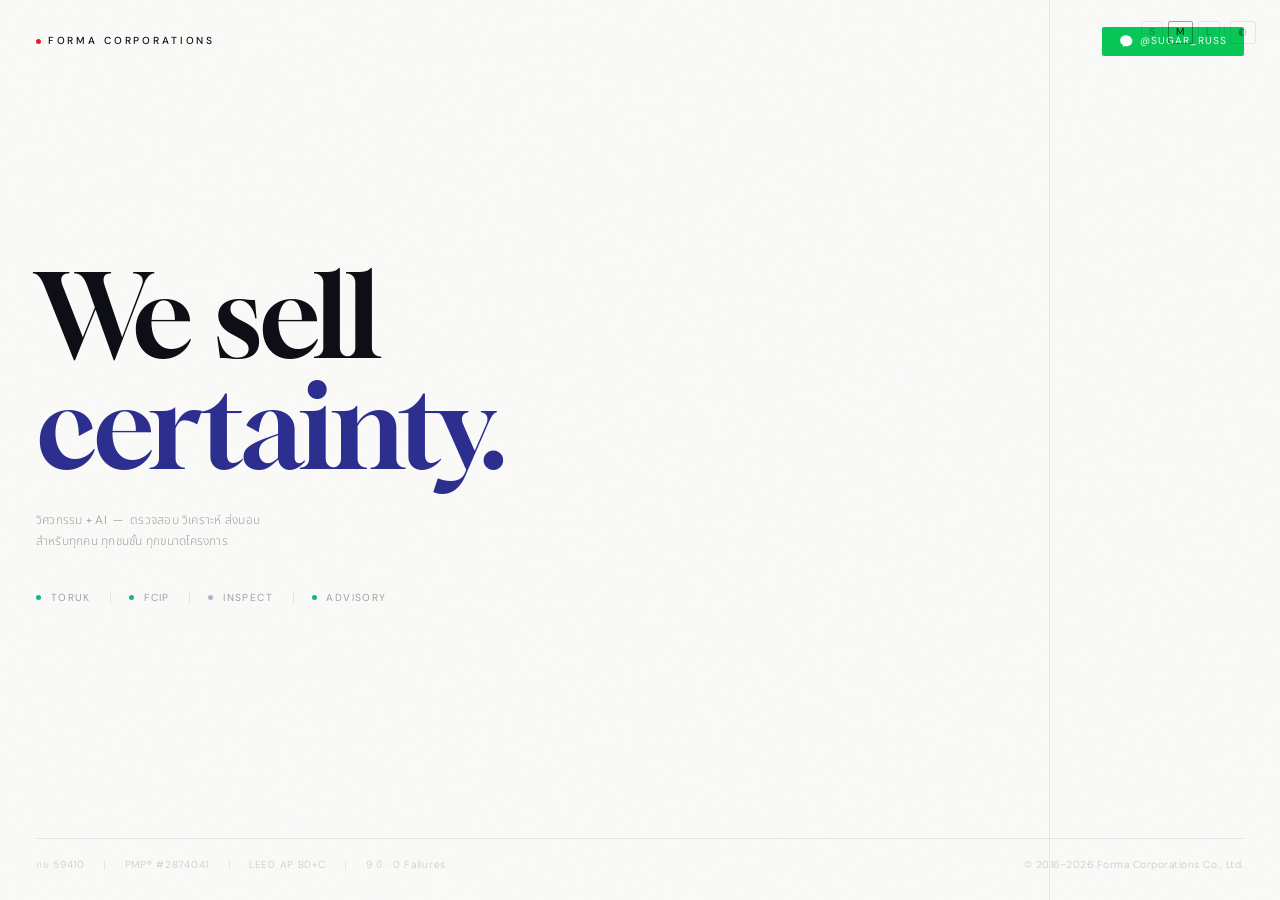
==== commit a40b0061: "Revert "CKY APEX L4: execution confirmation page" This reverts commit 450e808cd5bb042ea8a668061100fa" ====
--- a/index.html
+++ b/index.html
@@ -1,500 +1,643 @@
 <!DOCTYPE html>
-<html lang="en">
+<html lang="th" data-theme="light" data-font="medium">
 <head>
-<meta charset="UTF-8">
-<meta name="viewport" content="width=device-width,initial-scale=1.0">
-<title>CKY APEX — Forma Execution Confirmation</title>
-<link rel="preconnect" href="https://fonts.googleapis.com">
-<link href="https://fonts.googleapis.com/css2?family=DM+Sans:opsz,wght@9..40,400;9..40,500;9..40,600&family=Gloock&display=swap" rel="stylesheet">
+<meta charset="UTF-8"/>
+<meta name="viewport" content="width=device-width, initial-scale=1.0"/>
+
+<!-- ── SEO ── -->
+<title>Forma Corporations — Engineering Intelligence for Everyone</title>
+<meta name="description" content="วิศวกรรม + AI สำหรับทุกคน ตรวจสอบ วิเคราะห์ ส่งมอบ — TORUK · FCIP · INSPECT · Advisory"/>
+<meta name="robots" content="index, follow"/>
+<link rel="canonical" href="https://formacorps.com"/>
+
+<!-- ── OG / SOCIAL ── -->
+<meta property="og:type" content="website"/>
+<meta property="og:url" content="https://formacorps.com"/>
+<meta property="og:title" content="Forma Corporations — We sell certainty."/>
+<meta property="og:description" content="วิศวกรรม + AI สำหรับทุกคน ทุกชนชั้น ทุกขนาดโครงการ · ใบอนุญาต ภย 59410 · PMP · LEED AP"/>
+<meta property="og:image" content="https://formacorps.com/og-image.png"/>
+<meta property="og:image:width" content="1200"/>
+<meta property="og:image:height" content="630"/>
+<meta property="og:locale" content="th_TH"/>
+<meta property="og:site_name" content="Forma Corporations"/>
+
+<!-- LINE share uses og: tags above — no extra meta needed -->
+<meta name="twitter:card" content="summary_large_image"/>
+<meta name="twitter:title" content="Forma Corporations — We sell certainty."/>
+<meta name="twitter:description" content="วิศวกรรม + AI สำหรับทุกคน · TORUK · FCIP · INSPECT"/>
+<meta name="twitter:image" content="https://formacorps.com/og-image.png"/>
+
+<!-- ── FAVICON — SVG inline (zero HTTP request) ── -->
+<link rel="icon" type="image/svg+xml" href="data:image/svg+xml,%3Csvg xmlns='http://www.w3.org/2000/svg' viewBox='0 0 32 32'%3E%3Crect width='32' height='32' fill='%232B2D8E' rx='6'/%3E%3Ccircle cx='10' cy='16' r='2.5' fill='%23E8192C'/%3E%3Ctext x='15' y='21' font-family='Georgia,serif' font-size='14' font-weight='400' fill='white'%3EF%3C/text%3E%3C/svg%3E"/>
+<link rel="alternate icon" href="data:image/svg+xml,%3Csvg xmlns='http://www.w3.org/2000/svg' viewBox='0 0 32 32'%3E%3Crect width='32' height='32' fill='%232B2D8E' rx='6'/%3E%3Ccircle cx='10' cy='16' r='2.5' fill='%23E8192C'/%3E%3Ctext x='15' y='21' font-family='Georgia,serif' font-size='14' fill='white'%3EF%3C/text%3E%3C/svg%3E"/>
+
+<!-- ── FONTS ── -->
+<link rel="preconnect" href="https://fonts.googleapis.com"/>
+<link rel="preconnect" href="https://fonts.gstatic.com" crossorigin/>
+<link href="https://fonts.googleapis.com/css2?family=Gloock&family=DM+Sans:wght@300;400;500&family=Noto+Sans+Thai:wght@300;400&display=swap" rel="stylesheet"/>
+
 <style>
-:root{--navy:#2B2D8E;--red:#E8192C;--bg:#FAFAF8;--surf:#fff;--bdr:#E8E6E0;--t1:#09090F;--t2:#5A5870;--t3:#9A98AA;--fs:14px}
-[data-theme=dark]{--bg:#0C0C14;--surf:#14141F;--bdr:#2A2840;--t1:#F0EFF8;--t2:#8A88A0;--t3:#4A4860}
-[data-fs=sm]{--fs:12px}[data-fs=md]{--fs:14px}[data-fs=lg]{--fs:16px}
-*{box-sizing:border-box;margin:0;padding:0}
-html{scroll-behavior:smooth}
-body{font-family:'DM Sans',system-ui,sans-serif;font-size:var(--fs);background:var(--bg);color:var(--t1);line-height:1.5}
-/* NAV */
-nav{background:var(--navy);padding:11px 24px;display:flex;justify-content:space-between;align-items:center;flex-wrap:wrap;gap:8px;position:sticky;top:0;z-index:100}
-.nlogo{width:30px;height:30px;background:rgba(255,255,255,.15);border-radius:6px;display:flex;align-items:center;justify-content:center;font-family:'Gloock',serif;font-size:13px;color:#fff}
-.nbrand{display:flex;align-items:center;gap:9px}
-.nn{font-size:13px;font-weight:500;color:#fff;opacity:.9}
-.nt{font-size:10px;color:rgba(255,255,255,.45);margin-top:1px}
-.nav-links{display:flex;gap:16px}
-.nav-links a{font-size:11px;color:rgba(255,255,255,.6);text-decoration:none}
-.nav-links a:hover{color:#fff}
-.nctrls{display:flex;gap:5px}
-.ncb{padding:3px 8px;border:1px solid rgba(255,255,255,.22);border-radius:5px;background:transparent;color:#fff;font-size:11px;cursor:pointer;font-family:inherit}
-.ncb:hover{background:rgba(255,255,255,.1)}
-/* HERO */
-.hero{padding:56px 24px 44px;max-width:1040px;margin:0 auto;border-bottom:1px solid var(--bdr)}
-.eyebrow{display:inline-flex;align-items:center;gap:6px;border:1px solid var(--bdr);border-radius:20px;padding:4px 13px;font-size:11px;color:var(--t2);margin-bottom:18px;background:var(--surf)}
-.dot-g{width:6px;height:6px;border-radius:50%;background:#1D9E75}
-.h1{font-family:'Gloock',serif;font-size:clamp(34px,5vw,58px);line-height:1.08;font-weight:400;margin-bottom:10px}
-.h1 em{color:var(--red);font-style:normal}
-.hero-p{font-size:14px;color:var(--t2);max-width:500px;line-height:1.7;margin-bottom:32px}
-/* CONFIRM STRIP */
-.cstrip{display:grid;grid-template-columns:repeat(4,1fr);gap:1px;background:var(--bdr);border:1px solid var(--bdr);border-radius:12px;overflow:hidden;margin-bottom:0}
-@media(max-width:620px){.cstrip{grid-template-columns:repeat(2,1fr)}}
-.cs{background:var(--surf);padding:16px 18px}
-.cs.nv{background:var(--navy)}
-.cs-l{font-size:10px;text-transform:uppercase;letter-spacing:.07em;color:var(--t3);margin-bottom:4px}
-.cs.nv .cs-l{color:rgba(255,255,255,.5)}
-.cs-v{font-family:'Gloock',serif;font-size:20px;font-weight:400}
-.cs.nv .cs-v{color:#fff}
-.cs-s{font-size:10px;color:var(--t3);margin-top:2px}
-.cs.nv .cs-s{color:rgba(255,255,255,.45)}
-/* SECTION */
-.sec{padding:44px 24px;max-width:1040px;margin:0 auto;border-bottom:1px solid var(--bdr)}
-.ey{font-size:10px;font-weight:600;text-transform:uppercase;letter-spacing:.1em;color:var(--t3);margin-bottom:5px}
-.sh{font-family:'Gloock',serif;font-size:clamp(20px,3vw,28px);font-weight:400;margin-bottom:5px}
-.sp{font-size:13px;color:var(--t2);max-width:500px;line-height:1.65;margin-bottom:22px}
-/* GRID 3/2 */
-.g3{display:grid;grid-template-columns:repeat(3,1fr);gap:10px}
-.g2{display:grid;grid-template-columns:repeat(2,1fr);gap:10px}
-@media(max-width:640px){.g3{grid-template-columns:1fr}.g2{grid-template-columns:1fr}}
-/* CARD */
-.card{background:var(--surf);border:1px solid var(--bdr);border-radius:10px;padding:14px 16px}
-.card-n{font-size:10px;font-weight:600;color:var(--navy);letter-spacing:.06em;margin-bottom:6px}
-.card-t{font-size:13px;font-weight:500;margin-bottom:4px}
-.card-b{font-size:11px;color:var(--t2);line-height:1.6}
-/* TABLE */
-table{width:100%;border-collapse:collapse}
-th{font-size:10px;font-weight:600;text-transform:uppercase;letter-spacing:.06em;color:var(--t3);padding:8px 10px;text-align:left;border-bottom:1px solid var(--bdr)}
-td{padding:8px 10px;border-bottom:1px solid var(--bdr);font-size:12px}
-tr:last-child td{border-bottom:none}
-tr:hover td{background:rgba(43,45,142,.02)}
-.nr{text-align:right;font-variant-numeric:tabular-nums}
-tfoot td{font-weight:600;border-top:1px solid var(--bdr);background:var(--surf)}
-.badge{display:inline-block;padding:2px 7px;border-radius:4px;font-size:10px;font-weight:600}
-.bn{background:#EEEDFE;color:#3C3489}
-.bg2{background:#EAF3DE;color:#27500A}
-.br{background:#FCEBEB;color:#791F1F}
-.bam{background:#FAEEDA;color:#633806}
-.bi{background:#E6F1FB;color:#0C447C}
-/* LABEL */
-.sl{font-size:10px;font-weight:600;text-transform:uppercase;letter-spacing:.09em;color:var(--t3);margin:20px 0 8px;padding-bottom:6px;border-bottom:1px solid var(--bdr)}
-/* GANTT */
-.gantt{border:1px solid var(--bdr);border-radius:10px;overflow:hidden;margin-bottom:10px}
-.gh{display:grid;grid-template-columns:150px 1fr;border-bottom:1px solid var(--bdr);background:var(--surf)}
-.gh-l{padding:7px 11px;font-size:10px;font-weight:600;text-transform:uppercase;letter-spacing:.06em;color:var(--t3)}
-.gh-r{display:grid;grid-template-columns:repeat(10,1fr);border-left:1px solid var(--bdr)}
-.gh-m{font-size:10px;font-weight:600;text-align:center;color:var(--t3);padding:7px 2px;border-right:1px solid var(--bdr)}
-.gh-m:last-child{border-right:none}
-.gr{display:grid;grid-template-columns:150px 1fr;border-bottom:1px solid var(--bdr)}
-.gr:last-child{border-bottom:none}
-.gr-l{padding:9px 11px;font-size:11px;font-weight:500;display:flex;align-items:center;border-right:1px solid var(--bdr);background:var(--surf)}
-.gr-r{position:relative;height:36px}
-.gbar{position:absolute;height:20px;top:8px;border-radius:4px;display:flex;align-items:center;padding:0 5px;font-size:9px;font-weight:600;color:#fff;overflow:hidden;white-space:nowrap}
-.gleg{display:flex;gap:12px;flex-wrap:wrap;font-size:11px;color:var(--t2);margin-bottom:22px}
-.gdot{display:inline-block;width:9px;height:9px;border-radius:2px;margin-right:4px;vertical-align:middle}
-/* SCURVE */
-.scc{background:var(--surf);border:1px solid var(--bdr);border-radius:10px;padding:14px;margin-bottom:22px}
-.sch{display:flex;justify-content:space-between;align-items:center;margin-bottom:10px;flex-wrap:wrap;gap:8px}
-.sct{font-size:12px;font-weight:500}
-.scleg{display:flex;gap:14px;font-size:11px;color:var(--t2)}
-/* RESOURCE */
-.res-wrap{overflow-x:auto;margin-bottom:16px}
-.rt th{padding:6px 7px;font-size:10px;text-align:center}
-.rt th:first-child{text-align:left}
-.rt td{padding:6px 7px;font-size:11px;text-align:center}
-.rt td:first-child{text-align:left;font-weight:500}
-.rt .pk{color:#A32D2D;font-weight:700}
-.rt .lo{color:var(--t3)}
-/* RISK */
-.risk-row{display:grid;grid-template-columns:28px 1fr 80px 80px 100px;gap:8px;padding:9px 12px;border-bottom:1px solid var(--bdr);font-size:12px;align-items:start}
-.risk-row:last-child{border-bottom:none}
-.risk-hdr{display:grid;grid-template-columns:28px 1fr 80px 80px 100px;gap:8px;padding:7px 12px;background:var(--bg);border-bottom:1px solid var(--bdr);font-size:10px;font-weight:600;text-transform:uppercase;letter-spacing:.06em;color:var(--t3)}
-.risk-wrap{border:1px solid var(--bdr);border-radius:10px;overflow:hidden;margin-bottom:16px}
-/* ORG */
-.org-wrap{background:var(--surf);border:1px solid var(--bdr);border-radius:10px;padding:18px;overflow-x:auto;margin-bottom:0}
-/* CONTACT */
-.cta{background:var(--navy);border-radius:12px;padding:28px 28px;margin:0 24px 52px;display:flex;justify-content:space-between;align-items:center;flex-wrap:wrap;gap:14px}
-.cta-t{font-family:'Gloock',serif;font-size:22px;font-weight:400;color:#fff;margin-bottom:3px}
-.cta-s{font-size:12px;color:rgba(255,255,255,.55)}
-.cta-btn{padding:10px 22px;background:#E8192C;border:none;border-radius:7px;color:#fff;font-size:13px;font-weight:500;cursor:pointer;font-family:inherit;text-decoration:none}
-/* FOOTER */
-.ftr{text-align:center;font-size:10px;color:var(--t3);padding:16px 24px;border-top:1px solid var(--bdr)}
-/* ENG TABLE */
-.eng-spec{background:var(--surf);border:1px solid var(--bdr);border-radius:10px;overflow:hidden;margin-bottom:14px}
-.dcr-bar-bg{background:var(--bdr);border-radius:3px;height:4px;min-width:70px;display:inline-block;vertical-align:middle}
-.dcr-bar-fill{height:100%;border-radius:3px}
-.pass{color:#27500A;font-weight:600}
-.warn{color:#633806;font-weight:600}
+/* ═══════════════════════════════════════
+   FORMA DESIGN SYSTEM v1.0
+   One System · One Platform · Eco System
+   ═══════════════════════════════════════ */
+:root {
+  /* Brand */
+  --navy:        #2B2D8E;
+  --red:         #E8192C;
+  --line-green:  #06C755;
+  --success:     #10b981;
+
+  /* Light Theme (Default — "Out of Dark, Into Light") */
+  --bg:          #FAFAF8;
+  --text:        #0C0D14;
+  --muted:       rgba(12,13,20,0.38);
+  --muted2:      rgba(12,13,20,0.20);
+  --border:      rgba(12,13,20,0.08);
+
+  /* Type Scale */
+  --f-xs:        0.68rem;
+  --f-sm:        0.80rem;
+  --f-base:      0.93rem;
+  --f-hero:      clamp(3.8rem, 9vw, 8.5rem);
+
+  /* Interaction */
+  --ease:        cubic-bezier(.22,1,.36,1);
+}
+
+/* Dark Theme */
+[data-theme="dark"] {
+  --bg:          #09090F;
+  --text:        #EEECEA;
+  --muted:       rgba(238,236,234,0.36);
+  --muted2:      rgba(238,236,234,0.18);
+  --border:      rgba(238,236,234,0.07);
+}
+
+/* Font Scale */
+[data-font="small"]  { font-size: 13px; }
+[data-font="medium"] { font-size: 15px; }
+[data-font="large"]  { font-size: 18px; }
+
+/* ── RESET ── */
+*, *::before, *::after { box-sizing: border-box; margin: 0; padding: 0; }
+html, body { height: 100%; overflow: hidden; }
+
+body {
+  background: var(--bg);
+  color: var(--text);
+  font-family: 'DM Sans','Noto Sans Thai',sans-serif;
+  font-weight: 300;
+  font-size: var(--f-base);
+  line-height: 1.6;
+  transition: background 0.35s ease, color 0.35s ease;
+  cursor: default;
+  user-select: none;
+  -webkit-font-smoothing: antialiased;
+}
+
+/* ── GRAIN — Invisible Excellence ── */
+body::after {
+  content: '';
+  position: fixed; inset: 0;
+  background-image: url("data:image/svg+xml,%3Csvg xmlns='http://www.w3.org/2000/svg'%3E%3Cfilter id='n'%3E%3CfeTurbulence type='fractalNoise' baseFrequency='0.75' numOctaves='4' stitchTiles='stitch'/%3E%3C/filter%3E%3Crect width='100%25' height='100%25' filter='url(%23n)' opacity='0.025'/%3E%3C/svg%3E");
+  pointer-events: none;
+  z-index: 999;
+}
+
+/* ── VERTICAL ACCENT LINE ── */
+.v-line {
+  position: fixed; top: 0; right: 18%;
+  width: 1px; height: 100vh;
+  background: var(--border);
+  pointer-events: none;
+  opacity: 0;
+  animation: fadeIn 1.2s ease 1.3s forwards;
+}
+
+/* ── CONTROLS — Top Right ── */
+.controls {
+  position: fixed;
+  top: 1.4rem; right: 1.6rem;
+  z-index: 200;
+  display: flex; gap: 0.32rem; align-items: center;
+}
+.cb {
+  background: none;
+  border: 1px solid var(--border);
+  color: var(--muted);
+  cursor: pointer;
+  padding: 0.22rem 0.48rem;
+  font-size: var(--f-xs);
+  font-family: 'DM Sans', sans-serif;
+  letter-spacing: 0.04em;
+  transition: color 0.2s, border-color 0.2s;
+  border-radius: 2px;
+  line-height: 1.4;
+}
+.cb:hover, .cb.on { color: var(--text); border-color: var(--muted); }
+.cs { width: 1px; height: 14px; background: var(--border); }
+
+/* ── STAGE — 3-Row Grid ── */
+.stage {
+  position: fixed; inset: 0;
+  display: grid;
+  grid-template-rows: auto 1fr auto;
+  padding: 1.8rem 2.4rem;
+}
+
+/* ── TOP BAR ── */
+.topbar {
+  display: flex; align-items: center; justify-content: space-between;
+  opacity: 0; animation: rise 0.6s ease 0.1s forwards;
+}
+.logo {
+  font-family: 'DM Sans', sans-serif;
+  font-size: var(--f-xs);
+  font-weight: 500;
+  letter-spacing: 0.28em;
+  text-transform: uppercase;
+  color: var(--text);
+  display: flex; align-items: center; gap: 0.45rem;
+  text-decoration: none;
+}
+.logo-dot {
+  width: 5px; height: 5px;
+  border-radius: 50%;
+  background: var(--red);
+  flex-shrink: 0;
+}
+.line-btn {
+  display: inline-flex; align-items: center; gap: 0.5rem;
+  background: var(--line-green);
+  color: #fff;
+  padding: 0.42rem 1.1rem;
+  font-size: var(--f-xs);
+  font-family: 'DM Sans', sans-serif;
+  font-weight: 400;
+  letter-spacing: 0.1em;
+  text-transform: uppercase;
+  text-decoration: none;
+  border-radius: 2px;
+  transition: opacity 0.2s, transform 0.2s;
+  white-space: nowrap;
+}
+.line-btn:hover { opacity: 0.87; transform: translateY(-1px); }
+.line-icon { width: 14px; height: 14px; fill: #fff; flex-shrink: 0; }
+
+/* ── CENTER ── */
+.center {
+  display: flex; flex-direction: column; justify-content: center;
+  padding: 0 0 1.5rem;
+}
+
+/* Hero Headline */
+.hero-text {
+  font-family: 'Gloock', serif;
+  font-size: var(--f-hero);
+  font-weight: 400;
+  line-height: 0.97;
+  letter-spacing: -0.02em;
+  color: var(--text);
+  margin-bottom: clamp(1.4rem, 3vh, 2.4rem);
+}
+.hw {
+  display: inline-block;
+  opacity: 0;
+  transform: translateY(0.38em);
+  animation: wordIn 0.55s var(--ease) forwards;
+}
+.hw1 { animation-delay: 0.35s; }
+.hw2 { animation-delay: 0.52s; }
+.hw3 { animation-delay: 0.69s; color: var(--navy); }
+
+/* Subtitle */
+.sub {
+  font-size: var(--f-sm);
+  color: var(--muted);
+  font-weight: 300;
+  letter-spacing: 0.02em;
+  line-height: 1.75;
+  margin-bottom: clamp(1.8rem, 3.5vh, 3rem);
+  max-width: 440px;
+  opacity: 0;
+  animation: rise 0.6s ease 0.9s forwards;
+}
+
+/* ── PLATFORMS ── */
+.platforms {
+  display: flex; align-items: center; gap: 0;
+  opacity: 0;
+  animation: rise 0.6s ease 1.05s forwards;
+  position: relative;
+}
+.plat {
+  position: relative;
+  display: flex; align-items: center;
+}
+
+/* FIX G4: Last platform tooltip aligns right */
+.plat:last-child .plat-tip { left: auto; right: 0; }
+
+.plat-btn {
+  display: flex; align-items: center; gap: 0.65rem;
+  padding: 0.5rem 1.3rem 0.5rem 0;
+  font-size: var(--f-xs);
+  font-family: 'DM Sans', sans-serif;
+  font-weight: 400;
+  letter-spacing: 0.14em;
+  text-transform: uppercase;
+  color: var(--muted);
+  cursor: pointer;
+  transition: color 0.2s;
+  background: none; border: none;
+  white-space: nowrap;
+}
+.plat-btn:hover { color: var(--navy); }
+.plat-dot {
+  width: 5px; height: 5px; border-radius: 50%;
+  flex-shrink: 0;
+  transition: background 0.2s, opacity 0.2s;
+}
+.plat-btn.live .plat-dot   { background: var(--success); }
+.plat-btn.soon .plat-dot   { background: var(--navy); opacity: 0.35; }
+.plat-btn:hover .plat-dot  { background: var(--navy); opacity: 1; }
+
+.plat-sep {
+  width: 1px; height: 13px;
+  background: var(--border);
+  margin-right: 1.2rem;
+  flex-shrink: 0;
+}
+
+/* ── TOOLTIP ── */
+.plat-tip {
+  position: absolute;
+  top: calc(100% + 0.9rem);
+  left: 0;
+  min-width: 276px;
+  background: var(--bg);
+  border: 1px solid var(--border);
+  padding: 1.2rem 1.5rem;
+  pointer-events: none;
+  opacity: 0;
+  transform: translateY(5px);
+  transition: opacity 0.2s ease, transform 0.2s ease;
+  box-shadow: 0 8px 30px rgba(12,13,20,0.07);
+  z-index: 50;
+  border-radius: 2px;
+}
+[data-theme="dark"] .plat-tip {
+  box-shadow: 0 8px 30px rgba(0,0,0,0.45);
+}
+.plat-tip.show {
+  opacity: 1;
+  transform: translateY(0);
+  pointer-events: auto;
+}
+.tip-name {
+  font-size: var(--f-xs);
+  font-weight: 500;
+  letter-spacing: 0.14em;
+  text-transform: uppercase;
+  color: var(--navy);
+  margin-bottom: 0.45rem;
+}
+.tip-desc {
+  font-size: var(--f-sm);
+  color: var(--muted);
+  line-height: 1.72;
+  margin-bottom: 0.7rem;
+}
+.tip-price {
+  font-size: var(--f-xs);
+  color: var(--muted);
+  letter-spacing: 0.05em;
+  margin-bottom: 0.75rem;
+}
+.tip-price strong { color: var(--navy); font-weight: 500; }
+.tip-link {
+  display: inline-flex; align-items: center; gap: 0.4rem;
+  font-size: var(--f-xs);
+  letter-spacing: 0.12em;
+  text-transform: uppercase;
+  color: var(--navy);
+  text-decoration: none;
+  transition: gap 0.2s;
+}
+.tip-link:hover { gap: 0.65rem; text-decoration: none; }
+.tip-link::after { content: '→'; }
+
+/* ── BOTTOM BAR ── */
+.bottombar {
+  display: flex; align-items: center; justify-content: space-between;
+  padding-top: 1.2rem;
+  border-top: 1px solid var(--border);
+  opacity: 0;
+  animation: rise 0.6s ease 1.15s forwards;
+}
+.creds {
+  display: flex; align-items: center; gap: 1.3rem;
+  flex-wrap: wrap;
+}
+.cred {
+  font-size: var(--f-xs);
+  color: var(--muted2);
+  letter-spacing: 0.07em;
+  white-space: nowrap;
+}
+.cred-sep {
+  width: 1px; height: 10px;
+  background: var(--border);
+  flex-shrink: 0;
+}
+.copy {
+  font-size: var(--f-xs);
+  color: var(--muted2);
+  letter-spacing: 0.05em;
+  white-space: nowrap;
+}
+
+/* ── KEYFRAMES ── */
+@keyframes wordIn {
+  to { opacity: 1; transform: translateY(0); }
+}
+@keyframes rise {
+  from { opacity: 0; transform: translateY(10px); }
+  to   { opacity: 1; transform: translateY(0); }
+}
+@keyframes fadeIn {
+  to { opacity: 1; }
+}
+
+/* ── MOBILE — FIX G5: Controls + LINE spacing ── */
+@media (max-width: 640px) {
+  html, body { overflow: auto; }
+
+  .stage {
+    position: relative;
+    min-height: 100dvh;
+    padding: 1.3rem 1.4rem 1.6rem;
+  }
+  .center { padding: 2.5rem 0 1.5rem; }
+  .v-line { display: none; }
+
+  /* FIX G5: Controls tighter on mobile — away from LINE btn */
+  .controls {
+    top: 0.9rem;
+    right: 1.4rem;
+    gap: 0.25rem;
+  }
+  /* LINE btn moves left of controls area */
+  .line-btn {
+    margin-right: 5.5rem; /* pushes away from controls */
+  }
+
+  .creds { gap: 0.75rem; }
+  .copy  { display: none; }
+
+  /* FIX G4 mobile: all tips align left, clamp width */
+  .plat-tip,
+  .plat:last-child .plat-tip {
+    left: 0; right: auto;
+    min-width: 240px;
+    max-width: calc(100vw - 2.8rem);
+  }
+
+  .platforms { flex-wrap: wrap; gap: 0.2rem 0; }
+}
+
+@media (max-width: 380px) {
+  .plat-sep { margin-right: 0.8rem; }
+  .plat-btn { padding-right: 0.9rem; letter-spacing: 0.1em; }
+}
 </style>
 </head>
-<body data-theme="light" data-fs="md">
-
-<nav>
-  <div class="nbrand">
-    <div class="nlogo">FC</div>
-    <div><div class="nn">Forma Corporations</div><div class="nt">CKY APEX · Execution Confirmation · April 2026</div></div>
-  </div>
-  <div class="nav-links">
-    <a href="#engineering">Engineering</a>
-    <a href="#schedule">Schedule</a>
-    <a href="#resource">Resource</a>
-    <a href="#risk">Risk</a>
-    <a href="#team">Team</a>
-  </div>
-  <div class="nctrls">
-    <button class="ncb" onclick="setTheme()">◐</button>
-    <button class="ncb" onclick="setFs('sm')">S</button>
-    <button class="ncb" onclick="setFs('md')">M</button>
-    <button class="ncb" onclick="setFs('lg')">L</button>
-    <button class="ncb" onclick="window.print()">⎙</button>
-  </div>
-</nav>
-
-<!-- HERO -->
-<section class="hero">
-  <div class="eyebrow"><span class="dot-g"></span>Confirmed · Nong Yai Industrial Estate · Chonburi EEC</div>
-  <h1 class="h1">Forma Corporations<br>is <em>ready to build.</em></h1>
-  <p class="hero-p">Execution confirmation — not a proposal. Licensed. Engineered. Planned. 7 RC buildings. 560 rooms. 10 months.</p>
-  <div class="cstrip">
-    <div class="cs nv"><div class="cs-l">Price / Building</div><div class="cs-v">฿9,850,000</div><div class="cs-s">confirmed · frozen</div></div>
-    <div class="cs nv"><div class="cs-l">Total Contract × 7</div><div class="cs-v">฿68,950,000</div><div class="cs-s">sub-contract · excl. VAT</div></div>
-    <div class="cs"><div class="cs-l">Delivery</div><div class="cs-v">10 Months</div><div class="cs-s">NTP to full handover</div></div>
-    <div class="cs"><div class="cs-l">DLP Warranty</div><div class="cs-v">5 Years</div><div class="cs-s">post-handover</div></div>
-  </div>
-</section>
-
-<!-- ENGINEERING -->
-<section class="sec" id="engineering">
-  <div class="ey">Structural Engineering</div>
-  <h2 class="sh">SEDR Rev 1.1 — Peer Reviewed</h2>
-  <p class="sp">SEDR FEC-2026-CKY-001. 25 DCR checks PASS. ACI 318-19 / วสท.1006-64. 21 peer-review findings resolved. EOR: Weerapong Wasukaratana · PE ภย 59410.</p>
-
-  <div class="sl">Structural System</div>
-  <div class="g3" style="margin-bottom:16px">
-    <div class="card"><div class="card-n">Frame</div><div class="card-t">RC Cast-In-Place</div><div class="card-b">C25 concrete / SD40 rebar. Column-beam moment frame. 4 floors above grade.</div></div>
-    <div class="card"><div class="card-n">Floor</div><div class="card-t">Steel Deck MD-75</div><div class="card-b">MD-75 composite deck + 80mm C25 topping. Faster than RC slab. EEC-standard.</div></div>
-    <div class="card"><div class="card-n">Roof</div><div class="card-t">Galvalume AZ150</div><div class="card-b">Deep-rib Galvalume on C150×65 purlins. Lightweight. Low maintenance. 25-yr warranty.</div></div>
-  </div>
-
-  <div class="sl">Member Design Check — DCR Summary</div>
-  <div class="eng-spec">
-    <table>
-      <thead><tr><th>Member</th><th>Size</th><th>Grade</th><th>Key Parameter</th><th class="nr">Demand</th><th class="nr">Capacity</th><th class="nr">DCR</th><th>Status</th></tr></thead>
-      <tbody>
-        <tr><td>Column (typ.)</td><td>300×300mm</td><td>C25/SD40</td><td>8-D20 bars · Axial</td><td class="nr">810 kN</td><td class="nr">1,509 kN</td><td class="nr"><span class="pass">0.54</span></td><td><span class="badge bg2">PASS</span></td></tr>
-        <tr><td>Beam (main)</td><td>250×500mm</td><td>C25/SD40</td><td>Flexure · wu=8.66kN/m²</td><td class="nr">150.8 kN·m</td><td class="nr">182 kN·m</td><td class="nr"><span class="warn">0.83</span></td><td><span class="badge bg2">PASS</span></td></tr>
-        <tr><td>Beam shear</td><td>250×500mm</td><td>C25/SD40</td><td>Vu design</td><td class="nr">95.1 kN</td><td class="nr">132 kN</td><td class="nr"><span class="pass">0.72</span></td><td><span class="badge bg2">PASS</span></td></tr>
-        <tr><td>Slab composite</td><td>MD-75+80mm</td><td>C25</td><td>Deck + topping</td><td class="nr">5.40 kN/m²</td><td class="nr">8.20 kN/m²</td><td class="nr"><span class="pass">0.66</span></td><td><span class="badge bg2">PASS</span></td></tr>
-        <tr><td>Pile cap</td><td>PC-4 1,650×1,650×600</td><td>C25/SD40</td><td>Punching + flexure</td><td class="nr">1,620 kN</td><td class="nr">2,800 kN</td><td class="nr"><span class="pass">0.58</span></td><td><span class="badge bg2">PASS</span></td></tr>
-        <tr><td>Roof purlin</td><td>C150×65</td><td>G550</td><td>Gravity load</td><td class="nr">1.8 kN/m</td><td class="nr">3.1 kN/m</td><td class="nr"><span class="pass">0.58</span></td><td><span class="badge bg2">PASS</span></td></tr>
-      </tbody>
-    </table>
-  </div>
-
-  <div class="sl">Fire Rating & Code Compliance</div>
-  <div class="g2">
-    <div class="card"><div class="card-n">Fire Protection</div><div class="card-t">Column 2hr ✓ · Beam 1.5hr ✓</div><div class="card-b">Cover 40mm column / 30mm beam. ACI 318-19 Table 26.12. Worker dormitory occupancy compliant.</div></div>
-    <div class="card"><div class="card-n">Design Standards</div><div class="card-t">ACI 318-19 · วสท.1006-64 · ASCE 7-22</div><div class="card-b">SEDR Doc: FEC-SEDR-2026-CKY-001. 21 peer-review findings resolved. EOR stamp ready.</div></div>
-  </div>
-
-  <div class="sl" style="margin-top:18px">Foundation</div>
-  <div class="g3">
-    <div class="card"><div class="card-n">Pile Type</div><div class="card-t">PC Spun Pile — Qa=400kN</div><div class="card-b">Precast concrete. Contractor supply by arrangement. Pile cut to design level.</div></div>
-    <div class="card"><div class="card-n">Pile Cap</div><div class="card-t">PC-4 · 1,650×1,650×600mm</div><div class="card-b">4-pile group. Punching check passed. Flexural reinforcement confirmed at SD40 D16.</div></div>
-    <div class="card"><div class="card-n">Tie Beam</div><div class="card-t">250×400mm · C25/SD40</div><div class="card-b">Connects all pile caps. Lateral stability confirmed. Ground beam full perimeter.</div></div>
-  </div>
-</section>
-
-<!-- SCHEDULE + EVM -->
-<section class="sec" id="schedule">
-  <div class="ey">Execution Schedule</div>
-  <h2 class="sh">10 Months · 3 Crews · 7 Buildings</h2>
-  <p class="sp">Staggered 2-week mobilization. Critical path confirmed. EVM tracking from NTP Day 1.</p>
-
-  <div class="sl">Master Gantt</div>
-  <div class="gantt" id="gantt-wrap"></div>
-  <div class="gleg" id="gleg"></div>
-
-  <div class="sl">S-Curve — Planned Value · BAC ฿68.95M</div>
-  <div class="scc">
-    <div class="sch">
-      <span class="sct">Cumulative Planned Value — 10 Months</span>
-      <div class="scleg">
-        <span><span style="display:inline-block;width:16px;height:2px;background:#2B2D8E;vertical-align:middle;border-radius:2px;margin-right:4px"></span>PV</span>
-        <span><span style="display:inline-block;width:16px;height:0;border-top:2px dashed #E8192C;vertical-align:middle;margin-right:4px"></span>฿68.95M</span>
+<body>
+
+<!-- Structural accent -->
+<div class="v-line" aria-hidden="true"></div>
+
+<!-- ── CONTROLS ── -->
+<div class="controls" role="toolbar" aria-label="Display settings">
+  <button class="cb" id="fs" onclick="setF('small','fs')" title="Small text">S</button>
+  <button class="cb on" id="fm" onclick="setF('medium','fm')" title="Medium text">M</button>
+  <button class="cb" id="fl" onclick="setF('large','fl')" title="Large text">L</button>
+  <div class="cs" aria-hidden="true"></div>
+  <button class="cb" id="th" onclick="toggleTheme()" title="Toggle dark/light">◐</button>
+</div>
+
+<!-- ── STAGE ── -->
+<div class="stage">
+
+  <!-- TOP BAR -->
+  <header class="topbar">
+    <a href="/" class="logo" aria-label="Forma Corporations">
+      <span class="logo-dot" aria-hidden="true"></span>
+      Forma Corporations
+    </a>
+    <a href="https://line.me/R/ti/p/@sugar_russ"
+       target="_blank"
+       rel="noopener noreferrer"
+       class="line-btn"
+       aria-label="Contact via LINE @sugar_russ">
+      <svg class="line-icon" viewBox="0 0 24 24" aria-hidden="true">
+        <path d="M12 2C6.48 2 2 6.03 2 11c0 3.27 1.88 6.14 4.72 7.9.19.12.26.34.18.54l-.57 2.1c-.06.22.16.42.37.32l3.2-1.26c.15-.06.31-.05.46.02.86.3 1.78.48 2.64.48 5.52 0 10-4.03 10-9S17.52 2 12 2z"/>
+      </svg>
+      @sugar_russ
+    </a>
+  </header>
+
+  <!-- CENTER -->
+  <main class="center">
+    <h1 class="hero-text" aria-label="We sell certainty.">
+      <span class="hw hw1">We&nbsp;</span><span class="hw hw2">sell&nbsp;</span><br aria-hidden="true"/>
+      <span class="hw hw3">certainty.</span>
+    </h1>
+
+    <p class="sub">
+      วิศวกรรม + AI &nbsp;—&nbsp; ตรวจสอบ วิเคราะห์ ส่งมอบ<br/>
+      สำหรับทุกคน ทุกชนชั้น ทุกขนาดโครงการ
+    </p>
+
+    <!-- PLATFORMS — hover/tap for detail -->
+    <nav class="platforms" aria-label="Forma Platforms">
+
+      <!-- TORUK -->
+      <div class="plat" id="p1">
+        <button class="plat-btn live"
+          onmouseenter="show('p1')" onmouseleave="hide('p1')"
+          onclick="tap('p1')"
+          aria-expanded="false" aria-controls="tip-p1">
+          <span class="plat-dot" aria-hidden="true"></span>TORUK
+        </button>
+        <div class="plat-tip" id="tip-p1" role="tooltip">
+          <div class="tip-name">TORUK — Field Intelligence</div>
+          <p class="tip-desc">ระบบ Field Ops สำหรับทีมวิศวกรภาคสนาม ทำ Inspection Report บนมือถือ ส่งรายงาน PDF อัตโนมัติ จัดการ Site หลายแห่งพร้อมกัน</p>
+          <div class="tip-price">เริ่มต้น <strong>ฟรี</strong></div>
+          <a class="tip-link" href="https://toruk.formacorps.com"
+             target="_blank" rel="noopener noreferrer">เปิด Platform</a>
+        </div>
       </div>
+
+      <div class="plat-sep" aria-hidden="true"></div>
+
+      <!-- FCIP -->
+      <div class="plat" id="p2">
+        <button class="plat-btn live"
+          onmouseenter="show('p2')" onmouseleave="hide('p2')"
+          onclick="tap('p2')"
+          aria-expanded="false" aria-controls="tip-p2">
+          <span class="plat-dot" aria-hidden="true"></span>FCIP
+        </button>
+        <div class="plat-tip" id="tip-p2" role="tooltip">
+          <div class="tip-name">FCIP — Engineering Calculator</div>
+          <p class="tip-desc">คำนวณโครงสร้างตาม ACI · EC2 · AISC · วสท. ได้รายงาน PDF มาตรฐาน Sign วิศวกรพร้อมใช้</p>
+          <div class="tip-price">เริ่มต้น <strong>฿490/เดือน</strong></div>
+          <a class="tip-link" href="https://fcip-platform.vercel.app"
+             target="_blank" rel="noopener noreferrer">เปิด Platform</a>
+        </div>
+      </div>
+
+      <div class="plat-sep" aria-hidden="true"></div>
+
+      <!-- INSPECT -->
+      <div class="plat" id="p3">
+        <button class="plat-btn soon"
+          onmouseenter="show('p3')" onmouseleave="hide('p3')"
+          onclick="tap('p3')"
+          aria-expanded="false" aria-controls="tip-p3">
+          <span class="plat-dot" aria-hidden="true"></span>INSPECT
+        </button>
+        <div class="plat-tip" id="tip-p3" role="tooltip">
+          <div class="tip-name">INSPECT — AI Building Report</div>
+          <p class="tip-desc">Upload ภาพอาคาร — AI วิเคราะห์ความเสี่ยง ได้รายงานวิศวกรรมภายใน 24 ชั่วโมง ไม่ต้องเป็นวิศวกรก็ใช้ได้</p>
+          <div class="tip-price">เริ่มต้น <strong>฿499/Report</strong> — Launching Soon</div>
+          <a class="tip-link" href="https://line.me/R/ti/p/@sugar_russ"
+             target="_blank" rel="noopener noreferrer">แจ้งความสนใจ</a>
+        </div>
+      </div>
+
+      <div class="plat-sep" aria-hidden="true"></div>
+
+      <!-- ADVISORY — FIX G4: tooltip right-aligned via CSS .plat:last-child -->
+      <div class="plat" id="p4">
+        <button class="plat-btn live"
+          onmouseenter="show('p4')" onmouseleave="hide('p4')"
+          onclick="tap('p4')"
+          aria-expanded="false" aria-controls="tip-p4">
+          <span class="plat-dot" aria-hidden="true"></span>Advisory
+        </button>
+        <div class="plat-tip" id="tip-p4" role="tooltip">
+          <div class="tip-name">Engineering Advisory</div>
+          <p class="tip-desc">ตรวจสอบอาคาร · ซ่อมแซมโครงสร้าง · Civil Works · Maintenance บริหารโดย PMP + วิศวกรใบอนุญาต ภย 59410</p>
+          <div class="tip-price">ติดต่อเพื่อรับราคา</div>
+          <a class="tip-link" href="https://line.me/R/ti/p/@sugar_russ"
+             target="_blank" rel="noopener noreferrer">ติดต่อเรา</a>
+        </div>
+      </div>
+
+    </nav>
+  </main>
+
+  <!-- BOTTOM BAR -->
+  <footer class="bottombar">
+    <div class="creds" aria-label="Credentials">
+      <span class="cred">ภย 59410</span>
+      <div class="cred-sep" aria-hidden="true"></div>
+      <span class="cred">PMP® #2874041</span>
+      <div class="cred-sep" aria-hidden="true"></div>
+      <span class="cred">LEED AP BD+C</span>
+      <div class="cred-sep" aria-hidden="true"></div>
+      <span class="cred">9 ปี · 0 Failures</span>
     </div>
-    <svg id="scurve" viewBox="0 0 640 230" style="width:100%;height:auto" role="img" aria-label="S-Curve">
-      <g id="sg"></g><g id="sxl"></g><g id="syl"></g>
-      <path id="sfill" fill="rgba(43,45,142,0.07)"/>
-      <line x1="58" y1="24" x2="580" y2="24" stroke="#E8192C" stroke-width="1.2" stroke-dasharray="5,4"/>
-      <text x="584" y="28" font-size="8" fill="#E8192C" font-family="DM Sans,sans-serif">฿68.95M</text>
-      <path id="sline" fill="none" stroke="#2B2D8E" stroke-width="2.5" stroke-linecap="round" stroke-linejoin="round"/>
-      <g id="sdots"></g>
-      <line x1="58" y1="208" x2="580" y2="208" stroke="#E8E6E0" stroke-width="1"/>
-      <line x1="58" y1="24" x2="58" y2="208" stroke="#E8E6E0" stroke-width="1"/>
-    </svg>
-  </div>
-
-  <div class="sl">Payment Milestones — ฿68,950,000</div>
-  <table>
-    <thead><tr><th style="width:60px">Stage</th><th>Milestone Event</th><th style="width:76px">Month</th><th class="nr" style="width:140px">Payment (THB)</th><th class="nr" style="width:140px">Cumulative</th><th style="width:40px">%</th></tr></thead>
-    <tbody id="msbody"></tbody>
-    <tfoot><tr><td colspan="3">Total</td><td class="nr">—</td><td class="nr">฿68,950,000</td><td>100%</td></tr></tfoot>
-  </table>
-</section>
-
-<!-- RESOURCE LOADING -->
-<section class="sec" id="resource">
-  <div class="ey">Resource Planning</div>
-  <h2 class="sh">11 Trades · 10 Months · Peak 68 Workers</h2>
-  <p class="sp">Per-building resource allocation. Month 5 peak. 3 crews distributed across 7 buildings simultaneously.</p>
-
-  <div class="sl">Manpower Loading — Workers by Trade</div>
-  <div class="res-wrap">
-    <table class="rt">
-      <thead><tr><th style="text-align:left;min-width:140px">Trade</th><th>M1</th><th>M2</th><th>M3</th><th>M4</th><th>M5</th><th>M6</th><th>M7</th><th>M8</th><th>M9</th><th>M10</th><th style="color:var(--navy)">Peak</th></tr></thead>
-      <tbody id="resbody"></tbody>
-      <tfoot><tr id="resfoot"></tr></tfoot>
-    </table>
-  </div>
-
-  <div class="sl">Material Lead Times — Critical Items</div>
-  <div class="g3">
-    <div class="card"><div class="card-n">Steel Deck MD-75</div><div class="card-t">4-week lead · Order at NTP</div><div class="card-b">Factory direct. Lock price before contract. EEC regional supplier confirmed.</div></div>
-    <div class="card"><div class="card-n">PC Pile Supply</div><div class="card-t">Available · China sub or local</div><div class="card-b">Qa=400kN confirmed. PDA test data required from CKY's China contractor before pour.</div></div>
-    <div class="card"><div class="card-n">Sanitary Package</div><div class="card-t">560-unit bulk order</div><div class="card-b">Single supplier deal. Delivery Month 4 start. Spec locked at SD40 standard.</div></div>
-  </div>
-</section>
-
-<!-- RISK REGISTER -->
-<section class="sec" id="risk">
-  <div class="ey">Risk Register</div>
-  <h2 class="sh">Identified · Quantified · Mitigated</h2>
-  <p class="sp">Active risk register. Critical risks assigned to owner with mitigation confirmed.</p>
-
-  <div class="risk-wrap">
-    <div class="risk-hdr"><span>#</span><span>Risk</span><span>Likelihood</span><span>Impact</span><span>Owner</span></div>
-    <div id="riskbody"></div>
-  </div>
-
-  <div class="sl">Non-Negotiable Safeguards</div>
-  <div class="g2">
-    <div class="card"><div class="card-n">Price Escalation Clause</div><div class="card-t">Steel / Concrete / Diesel ≥5% → VO automatic</div><div class="card-b">Macro risk pre-absorbed. Protects both Forma and CKY from EEC material volatility.</div></div>
-    <div class="card"><div class="card-n">LD Cap ฿5,000/day/building</div><div class="card-t">Max exposure ฿35,000/day total</div><div class="card-b">LD passed from CKY is capped. Force majeure exclusions apply. Back-to-Back 7 days.</div></div>
-  </div>
-</section>
-
-<!-- SCOPE / QMP -->
-<section class="sec">
-  <div class="ey">Scope + Quality</div>
-  <h2 class="sh">Full Scope · ISO QMP · DuPont HSE</h2>
-  <p class="sp">Pile Cutting to Roof Handover. ITP per zone. DuPont IIF on-site from Day 1.</p>
-
-  <div class="sl">Work Packages — A to I</div>
-  <table style="margin-bottom:16px">
-    <thead><tr><th>Pkg</th><th>Description</th><th>Spec</th><th>Coverage</th></tr></thead>
-    <tbody>
-      <tr><td><span class="badge bn">A</span></td><td>Preliminaries + Site Setup</td><td>Mobilization, temp facilities, hoarding</td><td>Full site</td></tr>
-      <tr><td><span class="badge bn">B</span></td><td>Foundation — Pile Cap + Tie Beam</td><td>PC Pile Qa=400kN · C25 · PC-4</td><td>7 Buildings</td></tr>
-      <tr><td><span class="badge bn">C</span></td><td>RC Structural Frame</td><td>ACI 318-19 · C25/SD40 · Col 300×300 · Bm 250×500</td><td>7 Buildings</td></tr>
-      <tr><td><span class="badge bn">D</span></td><td>Steel Deck + Roof</td><td>MD-75 + 80mm topping · C150×65 purlin · Galvalume AZ150</td><td>7 Buildings</td></tr>
-      <tr><td><span class="badge bn">E</span></td><td>Architecture Finish</td><td>AAC Block · Plaster · Tile · Paint</td><td>560 Rooms</td></tr>
-      <tr><td><span class="badge bn">F</span></td><td>Doors + Windows + Glazing</td><td>Aluminum frame · safety glass</td><td>560 Rooms</td></tr>
-      <tr><td><span class="badge bn">G</span></td><td>Sanitary + Plumbing</td><td>Complete wet area · 560-unit package</td><td>560 Rooms</td></tr>
-      <tr><td><span class="badge bn">H</span></td><td>Electrical + MEP</td><td>LV distribution · lighting · data · HVAC</td><td>7 Buildings</td></tr>
-      <tr><td><span class="badge bg2">I</span></td><td>External Works + Handover</td><td>Drainage · road · landscape · DLP 5Y</td><td>Full site</td></tr>
-    </tbody>
-  </table>
-
-  <div class="g3">
-    <div class="card"><div class="card-n">QMP — TORUK</div><div class="card-t">Zone-by-zone ITP · Daily photo log</div><div class="card-b">Every floor, every building. Non-conformance tracked to closure. CKY dashboard access Day 1.</div></div>
-    <div class="card"><div class="card-n">HSE — DuPont IIF</div><div class="card-t">Zero LTI target · Daily toolbox</div><div class="card-b">Incident-and-Injury-Free framework. Site induction mandatory. ISO 45001 aligned.</div></div>
-    <div class="card"><div class="card-n">Reporting</div><div class="card-t">Weekly EVM · Monthly S-Curve</div><div class="card-b">SPI + CPI tracked weekly. S-Curve updated monthly. Estate-ready reporting format.</div></div>
-  </div>
-</section>
-
-<!-- TEAM -->
-<section class="sec" id="team">
-  <div class="ey">Project Team</div>
-  <h2 class="sh">Licensed · Certified · On-site</h2>
-  <p class="sp">PE-licensed EOR. PMP-certified PM. 3 Crew Leads mobilizing NTP+14 days. Sub-contractors confirmed.</p>
-  <div class="org-wrap">
-    <svg id="orgsvg" viewBox="0 0 720 370" style="width:100%;height:auto;display:block" role="img" aria-label="Org chart">
-      <g id="orglines"></g><g id="orgboxes"></g>
-    </svg>
-  </div>
-</section>
-
-<!-- CTA -->
-<div class="cta">
-  <div>
-    <div class="cta-t">Forma is ready. CKY — let's confirm.</div>
-    <div class="cta-s">Weerapong Wasukaratana · PE ภย 59410 · LINE @sugar_russ · April 2026</div>
-  </div>
-  <a href="https://line.me/R/ti/p/%40sugar_russ" class="cta-btn">Confirm via LINE →</a>
-</div>
-
-<div class="ftr">Forma Corporations Co., Ltd. &nbsp;|&nbsp; PE ภย 59410 &nbsp;|&nbsp; PMP #2874041 &nbsp;|&nbsp; LEED AP BD+C #11435934 &nbsp;|&nbsp; Corporate ๓๕๐๒๖๗ &nbsp;|&nbsp; April 2026 &nbsp;|&nbsp; Confidential — CKY Group</div>
+    <div class="copy">© 2016–2026 Forma Corporations Co., Ltd.</div>
+  </footer>
+
+</div><!-- /stage -->
 
 <script>
-function setTheme(){var b=document.body;b.setAttribute('data-theme',b.getAttribute('data-theme')==='dark'?'light':'dark');renderSC();renderOrg();}
-function setFs(s){document.body.setAttribute('data-fs',s);}
-
-// GANTT
-var GD=[
-  {l:'Bldg 1–2 · Crew A',p:[{n:'Foundation',s:0,e:1.5,c:'#378ADD'},{n:'RC Frame',s:1.5,e:3.5,c:'#2B2D8E'},{n:'Deck+Roof',s:3.5,e:4.5,c:'#0F6E56'},{n:'Arch+MEP',s:4.5,e:8,c:'#BA7517'},{n:'Handover',s:8.5,e:10,c:'#1D9E75'}]},
-  {l:'Bldg 3–4 · Crew B',p:[{n:'Foundation',s:1,e:2.5,c:'#378ADD'},{n:'RC Frame',s:2.5,e:4.5,c:'#2B2D8E'},{n:'Deck+Roof',s:4.5,e:5.5,c:'#0F6E56'},{n:'Arch+MEP',s:5.5,e:9,c:'#BA7517'},{n:'Handover',s:9,e:10,c:'#1D9E75'}]},
-  {l:'Bldg 5–6 · Crew C',p:[{n:'Foundation',s:2,e:3.5,c:'#378ADD'},{n:'RC Frame',s:3.5,e:5.5,c:'#2B2D8E'},{n:'Deck+Roof',s:5.5,e:6.5,c:'#0F6E56'},{n:'Arch+MEP',s:6.5,e:9.5,c:'#BA7517'},{n:'Handover',s:9.5,e:10,c:'#1D9E75'}]},
-  {l:'Bldg 7 · Crew A/2',p:[{n:'Foundation',s:3,e:4.5,c:'#378ADD'},{n:'RC Frame',s:4.5,e:6.5,c:'#2B2D8E'},{n:'Deck+Roof',s:6.5,e:7.5,c:'#0F6E56'},{n:'Arch+MEP',s:7.5,e:9.5,c:'#BA7517'},{n:'Handover',s:9.5,e:10,c:'#1D9E75'}]},
-];
-(function(){
-  var ms=['M1','M2','M3','M4','M5','M6','M7','M8','M9','M10'];
-  var w=document.getElementById('gantt-wrap'),h='<div class="gh"><div class="gh-l">Building / Crew</div><div class="gh-r">';
-  ms.forEach(function(m){h+='<div class="gh-m">'+m+'</div>';});h+='</div></div>';
-  GD.forEach(function(r){
-    h+='<div class="gr"><div class="gr-l">'+r.l+'</div><div class="gr-r">';
-    r.p.forEach(function(p){h+='<div class="gbar" style="left:'+(p.s/10*100).toFixed(1)+'%;width:'+((p.e-p.s)/10*100).toFixed(1)+'%;background:'+p.c+'">'+p.n+'</div>';});
-    h+='</div></div>';
-  });
-  document.getElementById('gantt-wrap').innerHTML=h;
-  var lh='';
-  [{c:'#378ADD',n:'Foundation'},{c:'#2B2D8E',n:'RC Frame'},{c:'#0F6E56',n:'Deck+Roof'},{c:'#BA7517',n:'Arch+MEP'},{c:'#1D9E75',n:'Handover'}].forEach(function(l){lh+='<span><span class="gdot" style="background:'+l.c+'"></span>'+l.n+'</span>';});
-  document.getElementById('gleg').innerHTML=lh;
-})();
-
-// MILESTONES
-var CONTRACT=68950000;
-var mlP=[.10,.30,.25,.25,.10];
-var mlEv=['Contract Signing + NTP Advance','RC Structure — Bldg 1–2 + Foundation All Buildings','Steel Deck + Roof Complete — All 7','Architecture + MEP + Sanitary Complete','Final Acceptance + Handover'];
-var mlM=['NTP Day 0','Month 3','Month 6','Month 9','Month 10'];
-(function(){
-  var tb=document.getElementById('msbody'),cum=0,h='';
-  mlP.forEach(function(p,i){
-    var a=Math.round(CONTRACT*p);cum+=a;
-    h+='<tr><td><span class="badge '+(i===4?'bg2':'bn')+'">'+'M'+i+(i===4?'=FINAL':'')+'</span></td>'
-      +'<td>'+mlEv[i]+'</td><td>'+mlM[i]+'</td>'
-      +'<td class="nr">฿'+a.toLocaleString()+'</td>'
-      +'<td class="nr">฿'+cum.toLocaleString()+'</td>'
-      +'<td>'+(p*100).toFixed(0)+'%</td></tr>';
-  });
-  tb.innerHTML=h;
-})();
-
-// S-CURVE
-var pvR=[0,0.0677,0.1579,0.2707,0.406,0.5489,0.6917,0.812,0.9098,0.9699,1.0];
-var BAC=68.95,X1=58,X2=580,Y1=24,Y2=208;
-function xp(m){return X1+(m/10)*(X2-X1);}
-function yp(v){return Y2-(v/BAC)*(Y2-Y1);}
-function renderSC(){
-  var dk=document.body.getAttribute('data-theme')==='dark';
-  var gc=dk?'rgba(255,255,255,.04)':'rgba(0,0,0,.05)',tc=dk?'#4A4860':'#9A98AA';
-  var pv=pvR.map(function(r){return +(r*BAC).toFixed(2);});
-  var g='';for(var i=0;i<=4;i++){var y=yp(i*BAC/4);g+='<line x1="'+X1+'" y1="'+y.toFixed(1)+'" x2="'+X2+'" y2="'+y.toFixed(1)+'" stroke="'+gc+'" stroke-width="1"/>';}
-  document.getElementById('sg').innerHTML=g;
-  var xl='';pv.forEach(function(_,i){xl+='<text x="'+xp(i).toFixed(1)+'" y="222" text-anchor="middle" font-size="9" fill="'+tc+'" font-family="DM Sans,sans-serif">M'+i+'</text>';});
-  document.getElementById('sxl').innerHTML=xl;
-  var yl='';[0,BAC*.25,BAC*.5,BAC*.75,BAC].forEach(function(v){yl+='<text x="54" y="'+(yp(v)+3).toFixed(1)+'" text-anchor="end" font-size="8" fill="'+tc+'" font-family="DM Sans,sans-serif">฿'+v.toFixed(1)+'M</text>';});
-  document.getElementById('syl').innerHTML=yl;
-  var pts=pv.map(function(v,i){return xp(i).toFixed(1)+','+yp(v).toFixed(1);});
-  var lp='M '+pts.join(' L ');
-  document.getElementById('sline').setAttribute('d',lp);
-  document.getElementById('sfill').setAttribute('d','M '+xp(0).toFixed(1)+','+Y2+' '+lp+' L '+xp(10).toFixed(1)+','+Y2+' Z');
-  var dots='';
-  pv.forEach(function(v,i){
-    if(i===0||i%2===0||i===10){
-      var x=xp(i).toFixed(1),y=yp(v).toFixed(1);
-      dots+='<circle cx="'+x+'" cy="'+y+'" r="3.5" fill="#2B2D8E" stroke="'+(dk?'#0C0C14':'#fff')+'" stroke-width="1.5"/>';
-      if(i>0&&i<10) dots+='<text x="'+x+'" y="'+(parseFloat(y)-7).toFixed(1)+'" text-anchor="middle" font-size="8" fill="#2B2D8E" font-family="DM Sans,sans-serif">฿'+v.toFixed(1)+'M</text>';
-    }
-  });
-  document.getElementById('sdots').innerHTML=dots;
-}
-renderSC();
-
-// RESOURCE
-var trades=[
-  {n:'Crew Lead A/B/C',d:[3,3,3,3,3,3,3,3,3,2]},
-  {n:'RC Foreman',d:[2,4,6,6,6,4,2,2,1,1]},
-  {n:'RC Workers',d:[4,10,18,20,18,12,6,4,2,2]},
-  {n:'Carpentry/Formwork',d:[2,4,6,8,8,6,4,2,0,0]},
-  {n:'Steel Deck Install',d:[0,0,2,4,8,8,6,2,0,0]},
-  {n:'Roof/Purlin',d:[0,0,1,2,4,4,2,1,0,0]},
-  {n:'Plasterer',d:[0,0,0,2,5,8,10,8,5,2]},
-  {n:'Tiler + Finish',d:[0,0,0,0,2,4,8,10,8,4]},
-  {n:'MEP/Electrician',d:[0,1,2,4,8,10,8,4,3,2]},
-  {n:'Sanitary/Plumber',d:[0,0,1,2,4,6,6,5,4,2]},
-  {n:'Supervisor/QA',d:[2,2,2,2,2,2,2,2,2,2]},
-];
-(function(){
-  var tb=document.getElementById('resbody'),tots=new Array(10).fill(0),h='';
-  trades.forEach(function(t){
-    var pk=Math.max.apply(null,t.d),row='<tr><td>'+t.n+'</td>';
-    t.d.forEach(function(v,i){tots[i]+=v;row+='<td class="'+(v===pk&&pk>0?'pk':v===0?'lo':'')+'">'+(v>0?v:'—')+'</td>';});
-    row+='<td style="font-weight:600;color:var(--navy)">'+pk+'</td></tr>';h+=row;
-  });
-  tb.innerHTML=h;
-  var ptot=Math.max.apply(null,tots),fr='<tr><td style="font-weight:600">TOTAL</td>';
-  tots.forEach(function(v){fr+='<td style="font-weight:600;'+(v>=ptot*.85?'color:#A32D2D':'')+'">'+v+'</td>';});
-  fr+='<td style="font-weight:700;color:var(--navy)">'+ptot+'</td></tr>';
-  document.getElementById('resfoot').outerHTML=fr;
-})();
-
-// RISK
-var risks=[
-  {n:'R1',desc:'Material price escalation (steel/concrete/diesel)',lk:'High',imp:'High',own:'Mitigated — Price Escalation Clause in contract'},
-  {n:'R2',desc:'Pile PDA data delay from China contractor',lk:'Med',imp:'Med',own:'CKY to chase — SEDR Rev 2.0 pending PDA'},
-  {n:'R3',desc:'Payment delay CKY → Forma (cashflow gap)',lk:'Med',imp:'High',own:'Mitigated — Back-to-Back clause 7 days'},
-  {n:'R4',desc:'Crew Lead A/B/C not hired before NTP',lk:'Low',imp:'High',own:'Supavinee — Offer letters NTP-14 days'},
-  {n:'R5',desc:'LD from Estate passed to Forma in full',lk:'Med',imp:'High',own:'Mitigated — LD cap ฿5,000/day/building'},
-  {n:'R6',desc:'Scope creep from dual-chain (Estate→CKY→Forma)',lk:'Med',imp:'Med',own:'VO process max 14 days per contract'},
-  {n:'R7',desc:'Weather / force majeure during rainy season',lk:'Med',imp:'Low',own:'Float built in M7–M9 · Force majeure clause'},
-];
-var lkMap={High:'br',Med:'bam',Low:'bg2'};
-(function(){
-  var rb=document.getElementById('riskbody'),h='';
-  risks.forEach(function(r){
-    h+='<div class="risk-row"><span style="font-size:10px;font-weight:600;color:var(--t3)">'+r.n+'</span>'
-      +'<span style="color:var(--t1)">'+r.desc+'</span>'
-      +'<span><span class="badge '+lkMap[r.lk]+'">'+r.lk+'</span></span>'
-      +'<span><span class="badge '+lkMap[r.imp]+'">'+r.imp+'</span></span>'
-      +'<span style="font-size:11px;color:var(--t2)">'+r.own+'</span></div>';
-  });
-  rb.innerHTML=h;
-})();
-
-// ORG
-function renderOrg(){
-  var dk=document.body.getAttribute('data-theme')==='dark';
-  var bg=dk?'#1A1A2E':'#fff',bdr=dk?'#2A2840':'#E8E6E0',tc=dk?'#F0EFF8':'#09090F',t2=dk?'#8A88A0':'#5A5870';
-  var nodes=[
-    {id:'ww',x:260,y:20,w:200,h:60,t:'Weerapong Wasukaratana',s:'CEO / EOR',s2:'PE ภย 59410 · PMP · LEED AP',fill:'#2B2D8E',lt:true},
-    {id:'tn',x:60,y:130,w:150,h:48,t:'Teeranai',s:'PM / Operations',fill:null},
-    {id:'gs',x:235,y:130,w:150,h:48,t:'GreenSun',s:'CM / QA Lead',fill:null},
-    {id:'kv',x:410,y:130,w:150,h:48,t:'Kavita',s:'BD · Eastern Region',fill:null},
-    {id:'ca',x:20,y:240,w:130,h:44,t:'Crew Lead A',s:'Bldg 1–2',fill:'#185FA5',lt:true},
-    {id:'cb',x:165,y:240,w:130,h:44,t:'Crew Lead B',s:'Bldg 3–4',fill:'#185FA5',lt:true},
-    {id:'cc',x:310,y:240,w:130,h:44,t:'Crew Lead C',s:'Bldg 5–7',fill:'#185FA5',lt:true},
-    {id:'sp',x:452,y:235,w:108,h:34,t:'Supavinee',s:'Coordinator',fill:null,sm:true},
-    {id:'pp',x:452,y:278,w:108,h:34,t:'Pormpun',s:'Coordinator',fill:null,sm:true},
-    {id:'sub',x:50,y:330,w:370,h:30,t:'RC · Steel Deck · MEP · Sanitary Sub-contractors',s:'',fill:'#085041',lt:true,sm:true},
-  ];
-  var edges=[['ww','tn'],['ww','gs'],['ww','kv'],['tn','ca'],['tn','cb'],['tn','cc'],['kv','sp'],['kv','pp'],['ca','sub'],['cb','sub'],['cc','sub']];
-  var lines='';
-  edges.forEach(function(e){
-    var a=nodes.find(function(n){return n.id===e[0];}),b=nodes.find(function(n){return n.id===e[1];});
-    if(!a||!b)return;
-    var x1=a.x+a.w/2,y1=a.y+a.h,x2=b.x+b.w/2,y2=b.y,my=(y1+y2)/2;
-    lines+='<path d="M'+x1+','+y1+' C'+x1+','+my+' '+x2+','+my+' '+x2+','+y2+'" fill="none" stroke="'+bdr+'" stroke-width="1.5"/>';
-  });
-  document.getElementById('orglines').innerHTML=lines;
-  var boxes='';
-  nodes.forEach(function(n){
-    var fill=n.fill||bg,stroke=n.fill||bdr,tcolor=n.lt?'#fff':(n.fill?'#E6F1FB':tc),scolor=n.lt?'rgba(255,255,255,.72)':(n.fill?'rgba(255,255,255,.6)':t2);
-    var cx=n.x+n.w/2,fs=n.sm?10:12,ty=n.s2?n.y+18:n.s?(n.y+n.h/2-6):(n.y+n.h/2+4);
-    boxes+='<rect x="'+n.x+'" y="'+n.y+'" width="'+n.w+'" height="'+n.h+'" rx="6" fill="'+fill+'" stroke="'+stroke+'" stroke-width="1.5"/>';
-    boxes+='<text x="'+cx+'" y="'+ty+'" text-anchor="middle" font-size="'+fs+'" font-weight="500" fill="'+tcolor+'" font-family="DM Sans,sans-serif">'+n.t+'</text>';
-    if(n.s)boxes+='<text x="'+cx+'" y="'+(ty+14)+'" text-anchor="middle" font-size="'+(n.sm?9:10)+'" fill="'+scolor+'" font-family="DM Sans,sans-serif">'+n.s+'</text>';
-    if(n.s2)boxes+='<text x="'+cx+'" y="'+(ty+28)+'" text-anchor="middle" font-size="9" fill="rgba(255,255,255,.55)" font-family="DM Sans,sans-serif">'+n.s2+'</text>';
-  });
-  document.getElementById('orgboxes').innerHTML=boxes;
-}
-renderOrg();
+'use strict';
+
+/* ── THEME ── */
+function toggleTheme() {
+  const h = document.documentElement;
+  const isDark = h.getAttribute('data-theme') === 'dark';
+  h.setAttribute('data-theme', isDark ? 'light' : 'dark');
+  document.getElementById('th').textContent = isDark ? '◐' : '◑';
+}
+
+/* ── FONT ── */
+function setF(size, id) {
+  document.documentElement.setAttribute('data-font', size);
+  ['fs','fm','fl'].forEach(i => document.getElementById(i).classList.remove('on'));
+  document.getElementById(id).classList.add('on');
+}
+
+/* ── TOOLTIP ENGINE ── */
+let active = null;
+let timer  = null;
+
+function show(id) {
+  clearTimeout(timer);
+  if (active && active !== id) close(active);
+  open(id);
+}
+
+function hide(id) {
+  timer = setTimeout(() => { close(id); }, 160);
+}
+
+function tap(id) {
+  const tip = document.getElementById('tip-' + id);
+  tip.classList.contains('show') ? close(id) : (close(active), open(id));
+}
+
+function open(id) {
+  if (!id) return;
+  const tip = document.getElementById('tip-' + id);
+  const btn = tip?.previousElementSibling;
+  if (!tip) return;
+  tip.classList.add('show');
+  if (btn) btn.setAttribute('aria-expanded', 'true');
+  active = id;
+}
+
+function close(id) {
+  if (!id) return;
+  const tip = document.getElementById('tip-' + id);
+  const btn = tip?.previousElementSibling;
+  if (!tip) return;
+  tip.classList.remove('show');
+  if (btn) btn.setAttribute('aria-expanded', 'false');
+  if (active === id) active = null;
+}
+
+/* Hover inside tooltip = keep open */
+document.querySelectorAll('.plat-tip').forEach(tip => {
+  tip.addEventListener('mouseenter', () => clearTimeout(timer));
+  tip.addEventListener('mouseleave', () => hide(tip.id.replace('tip-','')));
+});
+
+/* Outside click = close all */
+document.addEventListener('click', e => {
+  if (!e.target.closest('.plat')) {
+    document.querySelectorAll('.plat-tip').forEach(t => {
+      t.classList.remove('show');
+      const btn = t.previousElementSibling;
+      if (btn) btn.setAttribute('aria-expanded','false');
+    });
+    active = null;
+  }
+});
+
+/* Keyboard: Escape closes all */
+document.addEventListener('keydown', e => {
+  if (e.key === 'Escape') {
+    document.querySelectorAll('.plat-tip').forEach(t => t.classList.remove('show'));
+    active = null;
+  }
+});
 </script>
 </body>
 </html>
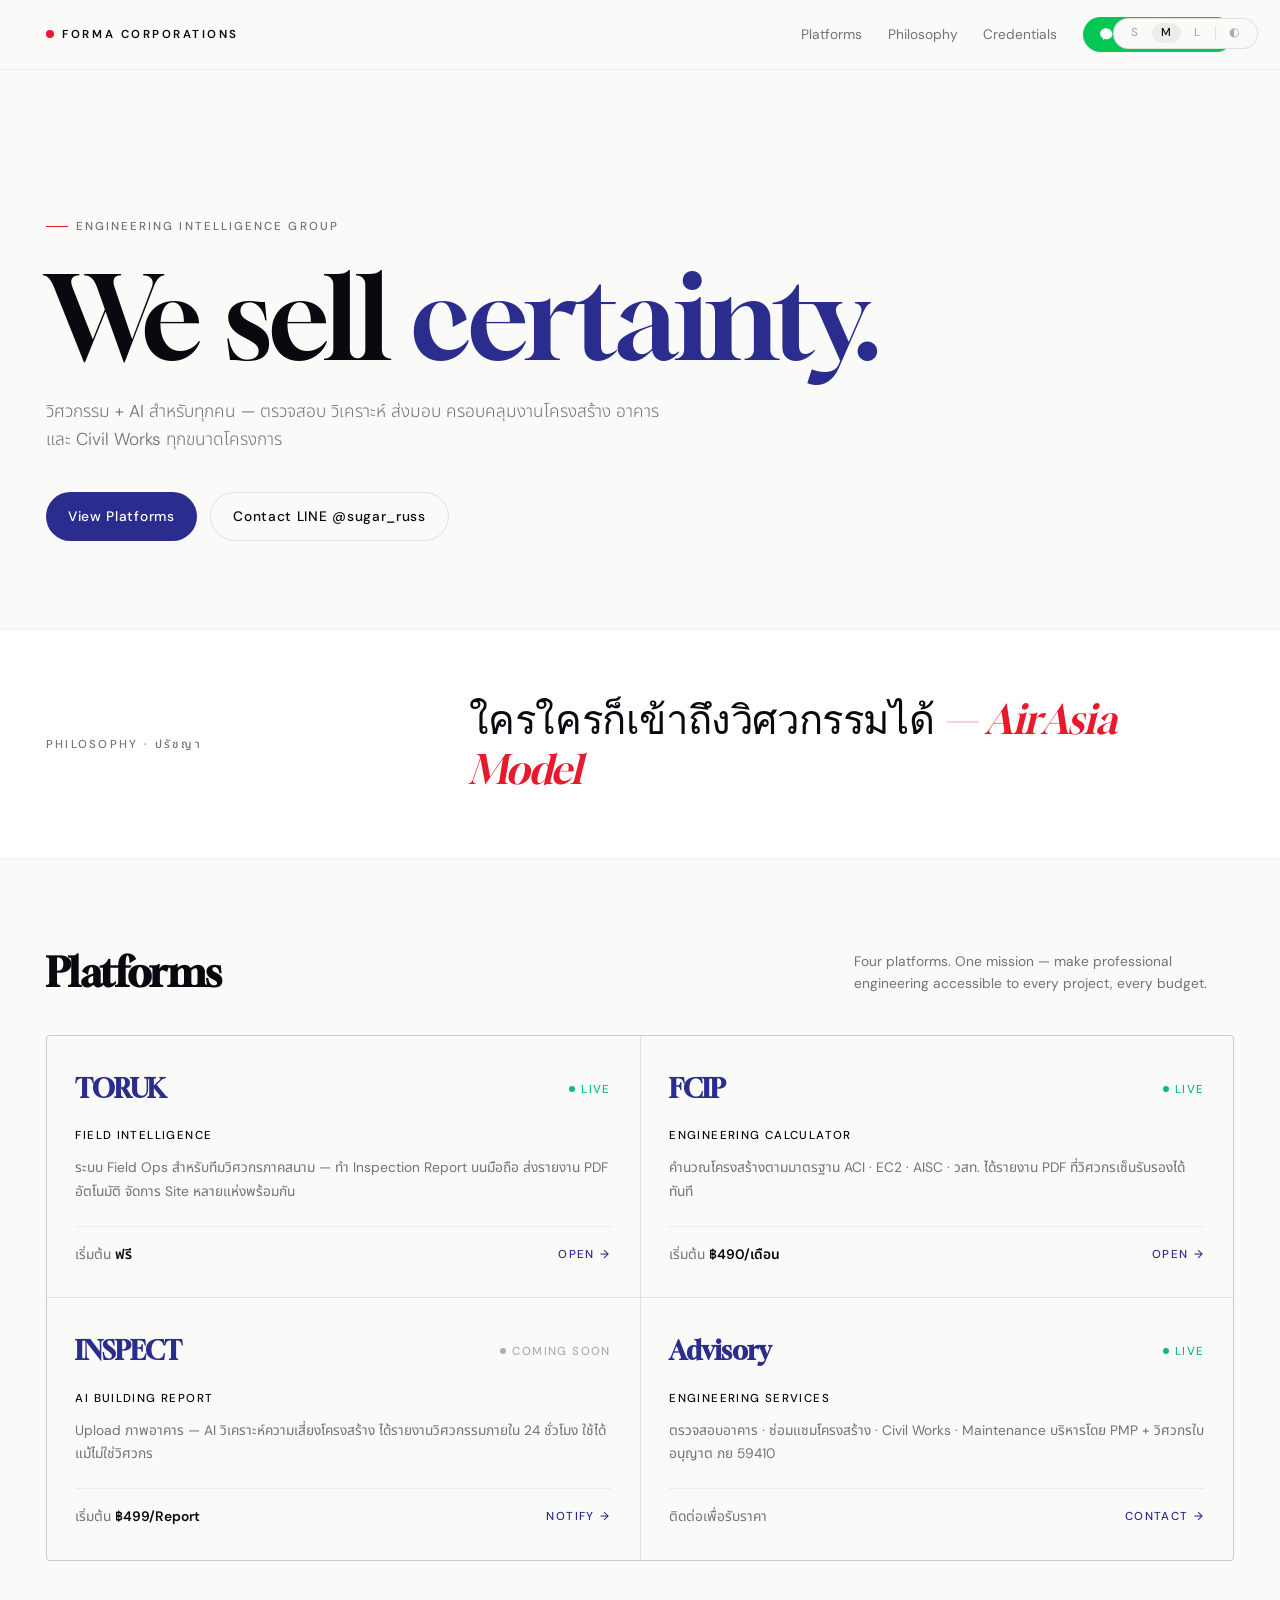
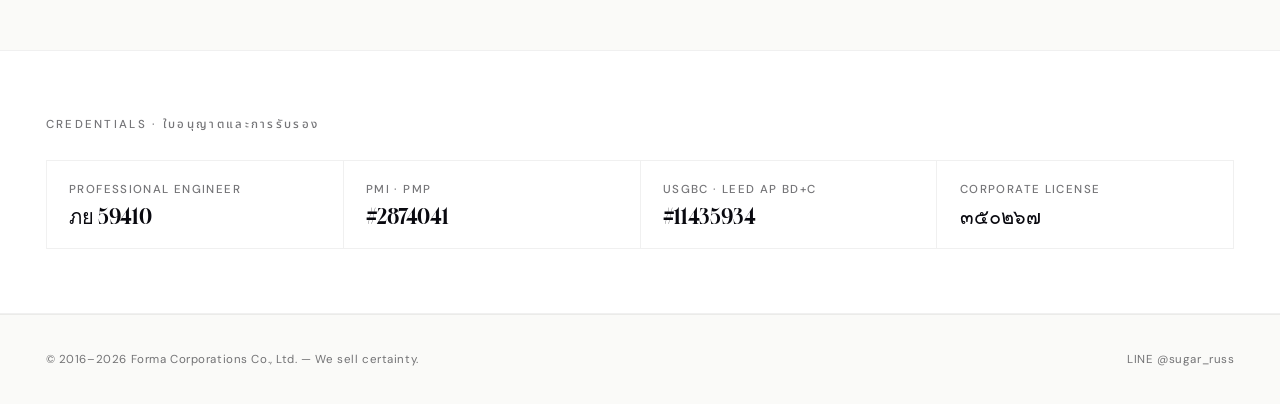
==== commit ff3f989b: "feat: formacorps.com V3.2 — revamp via Claude Code" ====
--- a/index.html
+++ b/index.html
@@ -5,8 +5,8 @@
 <meta name="viewport" content="width=device-width, initial-scale=1.0"/>
 
 <!-- ── SEO ── -->
-<title>Forma Corporations — Engineering Intelligence for Everyone</title>
-<meta name="description" content="วิศวกรรม + AI สำหรับทุกคน ตรวจสอบ วิเคราะห์ ส่งมอบ — TORUK · FCIP · INSPECT · Advisory"/>
+<title>Forma Corporations — We sell certainty.</title>
+<meta name="description" content="วิศวกรรม + AI สำหรับทุกคน — TORUK · FCIP · INSPECT · Advisory · ใบอนุญาต ภย 59410 · PMP · LEED AP BD+C"/>
 <meta name="robots" content="index, follow"/>
 <link rel="canonical" href="https://formacorps.com"/>
 
@@ -14,547 +14,653 @@
 <meta property="og:type" content="website"/>
 <meta property="og:url" content="https://formacorps.com"/>
 <meta property="og:title" content="Forma Corporations — We sell certainty."/>
-<meta property="og:description" content="วิศวกรรม + AI สำหรับทุกคน ทุกชนชั้น ทุกขนาดโครงการ · ใบอนุญาต ภย 59410 · PMP · LEED AP"/>
+<meta property="og:description" content="ใครใครก็เข้าถึงวิศวกรรมได้ — AirAsia Model · TORUK · FCIP · INSPECT · Advisory"/>
 <meta property="og:image" content="https://formacorps.com/og-image.png"/>
 <meta property="og:image:width" content="1200"/>
 <meta property="og:image:height" content="630"/>
 <meta property="og:locale" content="th_TH"/>
 <meta property="og:site_name" content="Forma Corporations"/>
-
-<!-- LINE share uses og: tags above — no extra meta needed -->
 <meta name="twitter:card" content="summary_large_image"/>
 <meta name="twitter:title" content="Forma Corporations — We sell certainty."/>
 <meta name="twitter:description" content="วิศวกรรม + AI สำหรับทุกคน · TORUK · FCIP · INSPECT"/>
 <meta name="twitter:image" content="https://formacorps.com/og-image.png"/>
 
-<!-- ── FAVICON — SVG inline (zero HTTP request) ── -->
+<!-- ── FAVICON ── -->
 <link rel="icon" type="image/svg+xml" href="data:image/svg+xml,%3Csvg xmlns='http://www.w3.org/2000/svg' viewBox='0 0 32 32'%3E%3Crect width='32' height='32' fill='%232B2D8E' rx='6'/%3E%3Ccircle cx='10' cy='16' r='2.5' fill='%23E8192C'/%3E%3Ctext x='15' y='21' font-family='Georgia,serif' font-size='14' font-weight='400' fill='white'%3EF%3C/text%3E%3C/svg%3E"/>
-<link rel="alternate icon" href="data:image/svg+xml,%3Csvg xmlns='http://www.w3.org/2000/svg' viewBox='0 0 32 32'%3E%3Crect width='32' height='32' fill='%232B2D8E' rx='6'/%3E%3Ccircle cx='10' cy='16' r='2.5' fill='%23E8192C'/%3E%3Ctext x='15' y='21' font-family='Georgia,serif' font-size='14' fill='white'%3EF%3C/text%3E%3C/svg%3E"/>
 
 <!-- ── FONTS ── -->
 <link rel="preconnect" href="https://fonts.googleapis.com"/>
 <link rel="preconnect" href="https://fonts.gstatic.com" crossorigin/>
-<link href="https://fonts.googleapis.com/css2?family=Gloock&family=DM+Sans:wght@300;400;500&family=Noto+Sans+Thai:wght@300;400&display=swap" rel="stylesheet"/>
+<link href="https://fonts.googleapis.com/css2?family=Gloock&family=DM+Sans:wght@300;400;500;600&family=Noto+Sans+Thai:wght@300;400;500&display=swap" rel="stylesheet"/>
 
 <style>
 /* ═══════════════════════════════════════
-   FORMA DESIGN SYSTEM v1.0
-   One System · One Platform · Eco System
+   FORMA DESIGN SYSTEM v3.1
    ═══════════════════════════════════════ */
 :root {
-  /* Brand */
   --navy:        #2B2D8E;
   --red:         #E8192C;
   --line-green:  #06C755;
-  --success:     #10b981;
-
-  /* Light Theme (Default — "Out of Dark, Into Light") */
+
+  /* Light */
   --bg:          #FAFAF8;
-  --text:        #0C0D14;
-  --muted:       rgba(12,13,20,0.38);
-  --muted2:      rgba(12,13,20,0.20);
-  --border:      rgba(12,13,20,0.08);
-
-  /* Type Scale */
-  --f-xs:        0.68rem;
-  --f-sm:        0.80rem;
-  --f-base:      0.93rem;
-  --f-hero:      clamp(3.8rem, 9vw, 8.5rem);
-
-  /* Interaction */
+  --surface:     #FFFFFF;
+  --text:        #09090F;
+  --muted:       rgba(9,9,15,0.56);
+  --faint:       rgba(9,9,15,0.32);
+  --border:      rgba(9,9,15,0.10);
+  --hairline:    rgba(9,9,15,0.06);
+
+  --f-xs:        0.72rem;
+  --f-sm:        0.86rem;
+  --f-base:      0.96rem;
+  --f-lg:        1.08rem;
+  --f-hero:      clamp(3.4rem, 9vw, 8rem);
+  --f-section:   clamp(1.7rem, 3.6vw, 2.5rem);
+
   --ease:        cubic-bezier(.22,1,.36,1);
-}
-
-/* Dark Theme */
+  --maxw:        1240px;
+}
+
 [data-theme="dark"] {
   --bg:          #09090F;
+  --surface:     #0F1019;
   --text:        #EEECEA;
-  --muted:       rgba(238,236,234,0.36);
-  --muted2:      rgba(238,236,234,0.18);
-  --border:      rgba(238,236,234,0.07);
-}
-
-/* Font Scale */
-[data-font="small"]  { font-size: 13px; }
-[data-font="medium"] { font-size: 15px; }
-[data-font="large"]  { font-size: 18px; }
-
-/* ── RESET ── */
+  --muted:       rgba(238,236,234,0.62);
+  --faint:       rgba(238,236,234,0.30);
+  --border:      rgba(238,236,234,0.10);
+  --hairline:    rgba(238,236,234,0.05);
+}
+
+[data-font="small"]  { font-size: 14px; }
+[data-font="medium"] { font-size: 16px; }
+[data-font="large"]  { font-size: 19px; }
+
 *, *::before, *::after { box-sizing: border-box; margin: 0; padding: 0; }
-html, body { height: 100%; overflow: hidden; }
-
+html { scroll-behavior: smooth; }
 body {
   background: var(--bg);
   color: var(--text);
   font-family: 'DM Sans','Noto Sans Thai',sans-serif;
-  font-weight: 300;
+  font-weight: 400;
   font-size: var(--f-base);
-  line-height: 1.6;
-  transition: background 0.35s ease, color 0.35s ease;
-  cursor: default;
-  user-select: none;
+  line-height: 1.65;
+  transition: background 0.3s ease, color 0.3s ease;
   -webkit-font-smoothing: antialiased;
-}
-
-/* ── GRAIN — Invisible Excellence ── */
-body::after {
-  content: '';
-  position: fixed; inset: 0;
-  background-image: url("data:image/svg+xml,%3Csvg xmlns='http://www.w3.org/2000/svg'%3E%3Cfilter id='n'%3E%3CfeTurbulence type='fractalNoise' baseFrequency='0.75' numOctaves='4' stitchTiles='stitch'/%3E%3C/filter%3E%3Crect width='100%25' height='100%25' filter='url(%23n)' opacity='0.025'/%3E%3C/svg%3E");
-  pointer-events: none;
-  z-index: 999;
-}
-
-/* ── VERTICAL ACCENT LINE ── */
-.v-line {
-  position: fixed; top: 0; right: 18%;
-  width: 1px; height: 100vh;
-  background: var(--border);
-  pointer-events: none;
-  opacity: 0;
-  animation: fadeIn 1.2s ease 1.3s forwards;
-}
-
-/* ── CONTROLS — Top Right ── */
+  -moz-osx-font-smoothing: grayscale;
+}
+
+a { color: inherit; text-decoration: none; }
+button { font: inherit; color: inherit; background: none; border: none; cursor: pointer; }
+
+/* ── CONTROLS ── */
 .controls {
   position: fixed;
-  top: 1.4rem; right: 1.6rem;
+  top: 1.1rem; right: 1.4rem;
   z-index: 200;
-  display: flex; gap: 0.32rem; align-items: center;
+  display: flex; gap: 0.3rem; align-items: center;
+  background: var(--bg);
+  padding: 0.3rem 0.5rem;
+  border: 1px solid var(--border);
+  border-radius: 999px;
+  backdrop-filter: blur(8px);
 }
 .cb {
-  background: none;
-  border: 1px solid var(--border);
-  color: var(--muted);
-  cursor: pointer;
-  padding: 0.22rem 0.48rem;
-  font-size: var(--f-xs);
-  font-family: 'DM Sans', sans-serif;
-  letter-spacing: 0.04em;
-  transition: color 0.2s, border-color 0.2s;
-  border-radius: 2px;
-  line-height: 1.4;
-}
-.cb:hover, .cb.on { color: var(--text); border-color: var(--muted); }
+  color: var(--faint);
+  padding: 0.25rem 0.55rem;
+  font-size: var(--f-xs);
+  letter-spacing: 0.06em;
+  font-weight: 500;
+  border-radius: 999px;
+  transition: color 0.2s, background 0.2s;
+  line-height: 1;
+}
+.cb:hover { color: var(--text); }
+.cb.on { color: var(--text); background: var(--hairline); }
 .cs { width: 1px; height: 14px; background: var(--border); }
 
-/* ── STAGE — 3-Row Grid ── */
-.stage {
-  position: fixed; inset: 0;
-  display: grid;
-  grid-template-rows: auto 1fr auto;
-  padding: 1.8rem 2.4rem;
-}
-
-/* ── TOP BAR ── */
-.topbar {
+/* ── NAV ── */
+.nav {
+  position: sticky; top: 0;
+  z-index: 100;
+  background: color-mix(in srgb, var(--bg) 88%, transparent);
+  backdrop-filter: blur(12px);
+  border-bottom: 1px solid var(--hairline);
+}
+.nav-inner {
+  max-width: var(--maxw);
+  margin: 0 auto;
+  padding: 1.05rem 1.6rem;
   display: flex; align-items: center; justify-content: space-between;
-  opacity: 0; animation: rise 0.6s ease 0.1s forwards;
+  gap: 1rem;
 }
 .logo {
-  font-family: 'DM Sans', sans-serif;
-  font-size: var(--f-xs);
-  font-weight: 500;
-  letter-spacing: 0.28em;
-  text-transform: uppercase;
-  color: var(--text);
-  display: flex; align-items: center; gap: 0.45rem;
-  text-decoration: none;
-}
-.logo-dot {
-  width: 5px; height: 5px;
-  border-radius: 50%;
+  display: flex; align-items: center; gap: 0.55rem;
+  font-size: var(--f-xs);
+  font-weight: 600;
+  letter-spacing: 0.22em;
+  text-transform: uppercase;
+}
+.logo-mark {
+  width: 8px; height: 8px; border-radius: 50%;
   background: var(--red);
   flex-shrink: 0;
 }
+.nav-links {
+  display: flex; align-items: center; gap: 1.6rem;
+  font-size: var(--f-sm);
+  color: var(--muted);
+}
+.nav-links a {
+  transition: color 0.2s;
+}
+.nav-links a:hover { color: var(--text); }
 .line-btn {
+  display: inline-flex; align-items: center; gap: 0.45rem;
+  background: var(--line-green);
+  color: #fff !important;
+  padding: 0.5rem 1rem;
+  font-size: var(--f-xs);
+  font-weight: 500;
+  letter-spacing: 0.08em;
+  text-transform: uppercase;
+  border-radius: 999px;
+  transition: transform 0.2s, opacity 0.2s;
+  white-space: nowrap;
+}
+.line-btn:hover { opacity: 0.9; transform: translateY(-1px); }
+.line-icon { width: 14px; height: 14px; fill: #fff; flex-shrink: 0; }
+
+/* ── HERO ── */
+.hero {
+  max-width: var(--maxw);
+  margin: 0 auto;
+  padding: clamp(4rem, 11vw, 9rem) 1.6rem clamp(3rem, 7vw, 5.5rem);
+}
+.eyebrow {
   display: inline-flex; align-items: center; gap: 0.5rem;
-  background: var(--line-green);
-  color: #fff;
-  padding: 0.42rem 1.1rem;
-  font-size: var(--f-xs);
-  font-family: 'DM Sans', sans-serif;
-  font-weight: 400;
-  letter-spacing: 0.1em;
-  text-transform: uppercase;
-  text-decoration: none;
-  border-radius: 2px;
-  transition: opacity 0.2s, transform 0.2s;
-  white-space: nowrap;
-}
-.line-btn:hover { opacity: 0.87; transform: translateY(-1px); }
-.line-icon { width: 14px; height: 14px; fill: #fff; flex-shrink: 0; }
-
-/* ── CENTER ── */
-.center {
-  display: flex; flex-direction: column; justify-content: center;
-  padding: 0 0 1.5rem;
-}
-
-/* Hero Headline */
+  font-size: var(--f-xs);
+  letter-spacing: 0.18em;
+  text-transform: uppercase;
+  color: var(--muted);
+  margin-bottom: 1.6rem;
+  font-weight: 500;
+}
+.eyebrow::before {
+  content: '';
+  width: 22px; height: 1px;
+  background: var(--red);
+}
 .hero-text {
   font-family: 'Gloock', serif;
   font-size: var(--f-hero);
   font-weight: 400;
-  line-height: 0.97;
+  line-height: 0.96;
   letter-spacing: -0.02em;
+  margin-bottom: 1.6rem;
+}
+.hero-text .accent { color: var(--navy); }
+.hero-sub {
+  font-size: var(--f-lg);
+  color: var(--muted);
+  font-weight: 300;
+  line-height: 1.6;
+  max-width: 620px;
+  margin-bottom: 2.4rem;
+}
+.hero-cta {
+  display: flex; gap: 0.8rem; flex-wrap: wrap;
+}
+.btn-primary, .btn-ghost {
+  display: inline-flex; align-items: center; gap: 0.5rem;
+  padding: 0.78rem 1.4rem;
+  font-size: var(--f-sm);
+  font-weight: 500;
+  letter-spacing: 0.05em;
+  border-radius: 999px;
+  transition: transform 0.2s, background 0.2s, border-color 0.2s;
+}
+.btn-primary {
+  background: var(--navy);
+  color: #fff !important;
+}
+.btn-primary:hover { transform: translateY(-1px); opacity: 0.93; }
+.btn-ghost {
+  border: 1px solid var(--border);
   color: var(--text);
-  margin-bottom: clamp(1.4rem, 3vh, 2.4rem);
-}
-.hw {
-  display: inline-block;
-  opacity: 0;
-  transform: translateY(0.38em);
-  animation: wordIn 0.55s var(--ease) forwards;
-}
-.hw1 { animation-delay: 0.35s; }
-.hw2 { animation-delay: 0.52s; }
-.hw3 { animation-delay: 0.69s; color: var(--navy); }
-
-/* Subtitle */
-.sub {
+}
+.btn-ghost:hover { border-color: var(--text); }
+
+/* ── PHILOSOPHY ── */
+.philosophy {
+  border-top: 1px solid var(--hairline);
+  border-bottom: 1px solid var(--hairline);
+  background: var(--surface);
+}
+.philosophy-inner {
+  max-width: var(--maxw);
+  margin: 0 auto;
+  padding: clamp(2.5rem, 5vw, 4rem) 1.6rem;
+  display: grid;
+  grid-template-columns: 1fr 2fr;
+  gap: 2.5rem;
+  align-items: center;
+}
+.philosophy-label {
+  font-size: var(--f-xs);
+  letter-spacing: 0.2em;
+  text-transform: uppercase;
+  color: var(--muted);
+  font-weight: 500;
+}
+.philosophy-text {
+  font-family: 'Gloock', serif;
+  font-size: var(--f-section);
+  line-height: 1.25;
+  letter-spacing: -0.01em;
+}
+.philosophy-text .em {
+  color: var(--red);
+  font-style: italic;
+}
+
+/* ── SECTION ── */
+.section {
+  max-width: var(--maxw);
+  margin: 0 auto;
+  padding: clamp(3.5rem, 7vw, 6rem) 1.6rem;
+}
+.section-head {
+  display: flex; align-items: flex-end; justify-content: space-between;
+  gap: 2rem;
+  margin-bottom: 2.5rem;
+  flex-wrap: wrap;
+}
+.section-title {
+  font-family: 'Gloock', serif;
+  font-size: var(--f-section);
+  letter-spacing: -0.01em;
+  line-height: 1.15;
+}
+.section-meta {
   font-size: var(--f-sm);
   color: var(--muted);
-  font-weight: 300;
-  letter-spacing: 0.02em;
-  line-height: 1.75;
-  margin-bottom: clamp(1.8rem, 3.5vh, 3rem);
-  max-width: 440px;
-  opacity: 0;
-  animation: rise 0.6s ease 0.9s forwards;
+  max-width: 380px;
 }
 
 /* ── PLATFORMS ── */
 .platforms {
-  display: flex; align-items: center; gap: 0;
-  opacity: 0;
-  animation: rise 0.6s ease 1.05s forwards;
+  display: grid;
+  grid-template-columns: repeat(2, 1fr);
+  gap: 1px;
+  background: var(--border);
+  border: 1px solid var(--border);
+  border-radius: 4px;
+  overflow: hidden;
+}
+.plat {
+  background: var(--bg);
+  padding: 2rem 1.8rem;
+  display: flex; flex-direction: column;
   position: relative;
-}
-.plat {
-  position: relative;
-  display: flex; align-items: center;
-}
-
-/* FIX G4: Last platform tooltip aligns right */
-.plat:last-child .plat-tip { left: auto; right: 0; }
-
-.plat-btn {
-  display: flex; align-items: center; gap: 0.65rem;
-  padding: 0.5rem 1.3rem 0.5rem 0;
-  font-size: var(--f-xs);
-  font-family: 'DM Sans', sans-serif;
-  font-weight: 400;
-  letter-spacing: 0.14em;
-  text-transform: uppercase;
-  color: var(--muted);
-  cursor: pointer;
-  transition: color 0.2s;
-  background: none; border: none;
+  transition: background 0.25s;
+}
+.plat:hover { background: var(--surface); }
+.plat-head {
+  display: flex; align-items: center; justify-content: space-between;
+  margin-bottom: 1rem;
+}
+.plat-name {
+  font-family: 'Gloock', serif;
+  font-size: 1.6rem;
+  letter-spacing: -0.01em;
+  color: var(--navy);
+}
+[data-theme="dark"] .plat-name { color: #A5A7FF; }
+.plat-status {
+  display: inline-flex; align-items: center; gap: 0.4rem;
+  font-size: var(--f-xs);
+  letter-spacing: 0.12em;
+  text-transform: uppercase;
+  color: var(--muted);
+  font-weight: 500;
+}
+.plat-status::before {
+  content: '';
+  width: 6px; height: 6px;
+  border-radius: 50%;
+  background: currentColor;
+}
+.plat-status.live    { color: #10b981; }
+.plat-status.soon    { color: var(--faint); }
+.plat-tagline {
+  font-size: var(--f-xs);
+  font-weight: 500;
+  letter-spacing: 0.12em;
+  color: var(--text);
+  margin-bottom: 0.7rem;
+  text-transform: uppercase;
+}
+.plat-desc {
+  font-size: var(--f-sm);
+  color: var(--muted);
+  line-height: 1.7;
+  margin-bottom: 1.4rem;
+  flex-grow: 1;
+}
+.plat-foot {
+  display: flex; align-items: center; justify-content: space-between;
+  padding-top: 1rem;
+  border-top: 1px solid var(--hairline);
+  gap: 1rem;
+}
+.plat-price {
+  font-size: var(--f-sm);
+  color: var(--muted);
+}
+.plat-price strong {
+  color: var(--text);
+  font-weight: 600;
+}
+.plat-link {
+  font-size: var(--f-xs);
+  font-weight: 500;
+  letter-spacing: 0.12em;
+  text-transform: uppercase;
+  color: var(--navy);
+  display: inline-flex; align-items: center; gap: 0.35rem;
+  transition: gap 0.2s;
   white-space: nowrap;
 }
-.plat-btn:hover { color: var(--navy); }
-.plat-dot {
-  width: 5px; height: 5px; border-radius: 50%;
-  flex-shrink: 0;
-  transition: background 0.2s, opacity 0.2s;
-}
-.plat-btn.live .plat-dot   { background: var(--success); }
-.plat-btn.soon .plat-dot   { background: var(--navy); opacity: 0.35; }
-.plat-btn:hover .plat-dot  { background: var(--navy); opacity: 1; }
-
-.plat-sep {
-  width: 1px; height: 13px;
-  background: var(--border);
-  margin-right: 1.2rem;
-  flex-shrink: 0;
-}
-
-/* ── TOOLTIP ── */
-.plat-tip {
-  position: absolute;
-  top: calc(100% + 0.9rem);
-  left: 0;
-  min-width: 276px;
-  background: var(--bg);
-  border: 1px solid var(--border);
-  padding: 1.2rem 1.5rem;
-  pointer-events: none;
-  opacity: 0;
-  transform: translateY(5px);
-  transition: opacity 0.2s ease, transform 0.2s ease;
-  box-shadow: 0 8px 30px rgba(12,13,20,0.07);
-  z-index: 50;
-  border-radius: 2px;
-}
-[data-theme="dark"] .plat-tip {
-  box-shadow: 0 8px 30px rgba(0,0,0,0.45);
-}
-.plat-tip.show {
-  opacity: 1;
-  transform: translateY(0);
-  pointer-events: auto;
-}
-.tip-name {
-  font-size: var(--f-xs);
-  font-weight: 500;
-  letter-spacing: 0.14em;
-  text-transform: uppercase;
-  color: var(--navy);
-  margin-bottom: 0.45rem;
-}
-.tip-desc {
-  font-size: var(--f-sm);
-  color: var(--muted);
-  line-height: 1.72;
-  margin-bottom: 0.7rem;
-}
-.tip-price {
+[data-theme="dark"] .plat-link { color: #A5A7FF; }
+.plat-link:hover { gap: 0.6rem; }
+.plat-link::after { content: '→'; }
+
+/* ── CREDENTIALS ── */
+.credentials {
+  background: var(--surface);
+  border-top: 1px solid var(--hairline);
+  border-bottom: 1px solid var(--hairline);
+}
+.creds-inner {
+  max-width: var(--maxw);
+  margin: 0 auto;
+  padding: clamp(2.5rem, 5vw, 4rem) 1.6rem;
+}
+.creds-label {
+  font-size: var(--f-xs);
+  letter-spacing: 0.2em;
+  text-transform: uppercase;
+  color: var(--muted);
+  font-weight: 500;
+  margin-bottom: 1.6rem;
+}
+.creds-grid {
+  display: grid;
+  grid-template-columns: repeat(4, 1fr);
+  gap: 0;
+  border-left: 1px solid var(--hairline);
+}
+.cred {
+  padding: 1.2rem 1.4rem;
+  border-right: 1px solid var(--hairline);
+  border-top: 1px solid var(--hairline);
+  border-bottom: 1px solid var(--hairline);
+}
+.cred-key {
+  font-size: var(--f-xs);
+  letter-spacing: 0.12em;
+  text-transform: uppercase;
+  color: var(--muted);
+  margin-bottom: 0.35rem;
+  font-weight: 500;
+}
+.cred-val {
+  font-family: 'Gloock', serif;
+  font-size: 1.25rem;
+  letter-spacing: -0.005em;
+  color: var(--text);
+  line-height: 1.2;
+}
+
+/* ── FOOTER ── */
+.footer {
+  border-top: 1px solid var(--hairline);
+}
+.footer-inner {
+  max-width: var(--maxw);
+  margin: 0 auto;
+  padding: 2.2rem 1.6rem;
+  display: flex; align-items: center; justify-content: space-between;
+  flex-wrap: wrap;
+  gap: 1rem;
   font-size: var(--f-xs);
   color: var(--muted);
   letter-spacing: 0.05em;
-  margin-bottom: 0.75rem;
-}
-.tip-price strong { color: var(--navy); font-weight: 500; }
-.tip-link {
-  display: inline-flex; align-items: center; gap: 0.4rem;
-  font-size: var(--f-xs);
-  letter-spacing: 0.12em;
-  text-transform: uppercase;
-  color: var(--navy);
-  text-decoration: none;
-  transition: gap 0.2s;
-}
-.tip-link:hover { gap: 0.65rem; text-decoration: none; }
-.tip-link::after { content: '→'; }
-
-/* ── BOTTOM BAR ── */
-.bottombar {
-  display: flex; align-items: center; justify-content: space-between;
-  padding-top: 1.2rem;
-  border-top: 1px solid var(--border);
-  opacity: 0;
-  animation: rise 0.6s ease 1.15s forwards;
-}
-.creds {
-  display: flex; align-items: center; gap: 1.3rem;
-  flex-wrap: wrap;
-}
-.cred {
-  font-size: var(--f-xs);
-  color: var(--muted2);
-  letter-spacing: 0.07em;
-  white-space: nowrap;
-}
-.cred-sep {
-  width: 1px; height: 10px;
-  background: var(--border);
-  flex-shrink: 0;
-}
-.copy {
-  font-size: var(--f-xs);
-  color: var(--muted2);
-  letter-spacing: 0.05em;
-  white-space: nowrap;
-}
-
-/* ── KEYFRAMES ── */
-@keyframes wordIn {
-  to { opacity: 1; transform: translateY(0); }
-}
-@keyframes rise {
-  from { opacity: 0; transform: translateY(10px); }
-  to   { opacity: 1; transform: translateY(0); }
-}
-@keyframes fadeIn {
-  to { opacity: 1; }
-}
-
-/* ── MOBILE — FIX G5: Controls + LINE spacing ── */
-@media (max-width: 640px) {
-  html, body { overflow: auto; }
-
-  .stage {
-    position: relative;
-    min-height: 100dvh;
-    padding: 1.3rem 1.4rem 1.6rem;
+}
+.footer a:hover { color: var(--text); }
+
+/* ── MOBILE ── */
+@media (max-width: 860px) {
+  .nav-links a:not(.line-btn) { display: none; }
+  .philosophy-inner {
+    grid-template-columns: 1fr;
+    gap: 1rem;
   }
-  .center { padding: 2.5rem 0 1.5rem; }
-  .v-line { display: none; }
-
-  /* FIX G5: Controls tighter on mobile — away from LINE btn */
+  .platforms {
+    grid-template-columns: 1fr;
+  }
+  .creds-grid {
+    grid-template-columns: repeat(2, 1fr);
+  }
+  .section-head { margin-bottom: 1.8rem; }
+}
+
+@media (max-width: 480px) {
   .controls {
-    top: 0.9rem;
-    right: 1.4rem;
-    gap: 0.25rem;
+    top: 0.7rem; right: 0.8rem;
+    padding: 0.25rem 0.4rem;
   }
-  /* LINE btn moves left of controls area */
-  .line-btn {
-    margin-right: 5.5rem; /* pushes away from controls */
-  }
-
-  .creds { gap: 0.75rem; }
-  .copy  { display: none; }
-
-  /* FIX G4 mobile: all tips align left, clamp width */
-  .plat-tip,
-  .plat:last-child .plat-tip {
-    left: 0; right: auto;
-    min-width: 240px;
-    max-width: calc(100vw - 2.8rem);
-  }
-
-  .platforms { flex-wrap: wrap; gap: 0.2rem 0; }
-}
-
-@media (max-width: 380px) {
-  .plat-sep { margin-right: 0.8rem; }
-  .plat-btn { padding-right: 0.9rem; letter-spacing: 0.1em; }
+  .nav-inner { padding: 0.85rem 1.1rem; }
+  .hero { padding: 5rem 1.2rem 3rem; }
+  .section, .creds-inner, .philosophy-inner { padding-left: 1.2rem; padding-right: 1.2rem; }
+  .footer-inner { padding-left: 1.2rem; padding-right: 1.2rem; }
+  .creds-grid { grid-template-columns: 1fr; }
+  .hero-cta { flex-direction: column; align-items: stretch; }
+  .btn-primary, .btn-ghost { justify-content: center; }
+}
+
+/* ── REDUCED MOTION ── */
+@media (prefers-reduced-motion: reduce) {
+  * { transition: none !important; animation: none !important; }
+  html { scroll-behavior: auto; }
 }
 </style>
 </head>
 <body>
 
-<!-- Structural accent -->
-<div class="v-line" aria-hidden="true"></div>
-
 <!-- ── CONTROLS ── -->
 <div class="controls" role="toolbar" aria-label="Display settings">
-  <button class="cb" id="fs" onclick="setF('small','fs')" title="Small text">S</button>
-  <button class="cb on" id="fm" onclick="setF('medium','fm')" title="Medium text">M</button>
-  <button class="cb" id="fl" onclick="setF('large','fl')" title="Large text">L</button>
+  <button class="cb" id="fs" onclick="setF('small','fs')" title="Small text" aria-label="Small text">S</button>
+  <button class="cb on" id="fm" onclick="setF('medium','fm')" title="Medium text" aria-label="Medium text">M</button>
+  <button class="cb" id="fl" onclick="setF('large','fl')" title="Large text" aria-label="Large text">L</button>
   <div class="cs" aria-hidden="true"></div>
-  <button class="cb" id="th" onclick="toggleTheme()" title="Toggle dark/light">◐</button>
+  <button class="cb" id="th" onclick="toggleTheme()" title="Toggle theme" aria-label="Toggle dark/light">◐</button>
 </div>
 
-<!-- ── STAGE ── -->
-<div class="stage">
-
-  <!-- TOP BAR -->
-  <header class="topbar">
+<!-- ── NAV ── -->
+<header class="nav">
+  <div class="nav-inner">
     <a href="/" class="logo" aria-label="Forma Corporations">
-      <span class="logo-dot" aria-hidden="true"></span>
+      <span class="logo-mark" aria-hidden="true"></span>
       Forma Corporations
     </a>
+    <nav class="nav-links" aria-label="Primary">
+      <a href="#platforms">Platforms</a>
+      <a href="#philosophy">Philosophy</a>
+      <a href="#credentials">Credentials</a>
+      <a href="https://line.me/R/ti/p/@sugar_russ"
+         target="_blank" rel="noopener noreferrer"
+         class="line-btn"
+         aria-label="Contact via LINE @sugar_russ">
+        <svg class="line-icon" viewBox="0 0 24 24" aria-hidden="true">
+          <path d="M12 2C6.48 2 2 6.03 2 11c0 3.27 1.88 6.14 4.72 7.9.19.12.26.34.18.54l-.57 2.1c-.06.22.16.42.37.32l3.2-1.26c.15-.06.31-.05.46.02.86.3 1.78.48 2.64.48 5.52 0 10-4.03 10-9S17.52 2 12 2z"/>
+        </svg>
+        @sugar_russ
+      </a>
+    </nav>
+  </div>
+</header>
+
+<!-- ── HERO ── -->
+<section class="hero">
+  <div class="eyebrow">Engineering Intelligence Group</div>
+  <h1 class="hero-text">
+    We sell <span class="accent">certainty.</span>
+  </h1>
+  <p class="hero-sub">
+    วิศวกรรม + AI สำหรับทุกคน — ตรวจสอบ วิเคราะห์ ส่งมอบ
+    ครอบคลุมงานโครงสร้าง อาคาร และ Civil Works ทุกขนาดโครงการ
+  </p>
+  <div class="hero-cta">
+    <a href="#platforms" class="btn-primary">View Platforms</a>
     <a href="https://line.me/R/ti/p/@sugar_russ"
-       target="_blank"
-       rel="noopener noreferrer"
-       class="line-btn"
-       aria-label="Contact via LINE @sugar_russ">
-      <svg class="line-icon" viewBox="0 0 24 24" aria-hidden="true">
-        <path d="M12 2C6.48 2 2 6.03 2 11c0 3.27 1.88 6.14 4.72 7.9.19.12.26.34.18.54l-.57 2.1c-.06.22.16.42.37.32l3.2-1.26c.15-.06.31-.05.46.02.86.3 1.78.48 2.64.48 5.52 0 10-4.03 10-9S17.52 2 12 2z"/>
-      </svg>
-      @sugar_russ
-    </a>
-  </header>
-
-  <!-- CENTER -->
-  <main class="center">
-    <h1 class="hero-text" aria-label="We sell certainty.">
-      <span class="hw hw1">We&nbsp;</span><span class="hw hw2">sell&nbsp;</span><br aria-hidden="true"/>
-      <span class="hw hw3">certainty.</span>
-    </h1>
-
-    <p class="sub">
-      วิศวกรรม + AI &nbsp;—&nbsp; ตรวจสอบ วิเคราะห์ ส่งมอบ<br/>
-      สำหรับทุกคน ทุกชนชั้น ทุกขนาดโครงการ
+       target="_blank" rel="noopener noreferrer"
+       class="btn-ghost">Contact LINE @sugar_russ</a>
+  </div>
+</section>
+
+<!-- ── PHILOSOPHY ── -->
+<section class="philosophy" id="philosophy">
+  <div class="philosophy-inner">
+    <div class="philosophy-label">Philosophy · ปรัชญา</div>
+    <p class="philosophy-text">
+      ใครใครก็เข้าถึงวิศวกรรมได้ <span class="em">— AirAsia Model</span>
     </p>
-
-    <!-- PLATFORMS — hover/tap for detail -->
-    <nav class="platforms" aria-label="Forma Platforms">
-
-      <!-- TORUK -->
-      <div class="plat" id="p1">
-        <button class="plat-btn live"
-          onmouseenter="show('p1')" onmouseleave="hide('p1')"
-          onclick="tap('p1')"
-          aria-expanded="false" aria-controls="tip-p1">
-          <span class="plat-dot" aria-hidden="true"></span>TORUK
-        </button>
-        <div class="plat-tip" id="tip-p1" role="tooltip">
-          <div class="tip-name">TORUK — Field Intelligence</div>
-          <p class="tip-desc">ระบบ Field Ops สำหรับทีมวิศวกรภาคสนาม ทำ Inspection Report บนมือถือ ส่งรายงาน PDF อัตโนมัติ จัดการ Site หลายแห่งพร้อมกัน</p>
-          <div class="tip-price">เริ่มต้น <strong>ฟรี</strong></div>
-          <a class="tip-link" href="https://toruk.formacorps.com"
-             target="_blank" rel="noopener noreferrer">เปิด Platform</a>
-        </div>
-      </div>
-
-      <div class="plat-sep" aria-hidden="true"></div>
-
-      <!-- FCIP -->
-      <div class="plat" id="p2">
-        <button class="plat-btn live"
-          onmouseenter="show('p2')" onmouseleave="hide('p2')"
-          onclick="tap('p2')"
-          aria-expanded="false" aria-controls="tip-p2">
-          <span class="plat-dot" aria-hidden="true"></span>FCIP
-        </button>
-        <div class="plat-tip" id="tip-p2" role="tooltip">
-          <div class="tip-name">FCIP — Engineering Calculator</div>
-          <p class="tip-desc">คำนวณโครงสร้างตาม ACI · EC2 · AISC · วสท. ได้รายงาน PDF มาตรฐาน Sign วิศวกรพร้อมใช้</p>
-          <div class="tip-price">เริ่มต้น <strong>฿490/เดือน</strong></div>
-          <a class="tip-link" href="https://fcip-platform.vercel.app"
-             target="_blank" rel="noopener noreferrer">เปิด Platform</a>
-        </div>
-      </div>
-
-      <div class="plat-sep" aria-hidden="true"></div>
-
-      <!-- INSPECT -->
-      <div class="plat" id="p3">
-        <button class="plat-btn soon"
-          onmouseenter="show('p3')" onmouseleave="hide('p3')"
-          onclick="tap('p3')"
-          aria-expanded="false" aria-controls="tip-p3">
-          <span class="plat-dot" aria-hidden="true"></span>INSPECT
-        </button>
-        <div class="plat-tip" id="tip-p3" role="tooltip">
-          <div class="tip-name">INSPECT — AI Building Report</div>
-          <p class="tip-desc">Upload ภาพอาคาร — AI วิเคราะห์ความเสี่ยง ได้รายงานวิศวกรรมภายใน 24 ชั่วโมง ไม่ต้องเป็นวิศวกรก็ใช้ได้</p>
-          <div class="tip-price">เริ่มต้น <strong>฿499/Report</strong> — Launching Soon</div>
-          <a class="tip-link" href="https://line.me/R/ti/p/@sugar_russ"
-             target="_blank" rel="noopener noreferrer">แจ้งความสนใจ</a>
-        </div>
-      </div>
-
-      <div class="plat-sep" aria-hidden="true"></div>
-
-      <!-- ADVISORY — FIX G4: tooltip right-aligned via CSS .plat:last-child -->
-      <div class="plat" id="p4">
-        <button class="plat-btn live"
-          onmouseenter="show('p4')" onmouseleave="hide('p4')"
-          onclick="tap('p4')"
-          aria-expanded="false" aria-controls="tip-p4">
-          <span class="plat-dot" aria-hidden="true"></span>Advisory
-        </button>
-        <div class="plat-tip" id="tip-p4" role="tooltip">
-          <div class="tip-name">Engineering Advisory</div>
-          <p class="tip-desc">ตรวจสอบอาคาร · ซ่อมแซมโครงสร้าง · Civil Works · Maintenance บริหารโดย PMP + วิศวกรใบอนุญาต ภย 59410</p>
-          <div class="tip-price">ติดต่อเพื่อรับราคา</div>
-          <a class="tip-link" href="https://line.me/R/ti/p/@sugar_russ"
-             target="_blank" rel="noopener noreferrer">ติดต่อเรา</a>
-        </div>
-      </div>
-
-    </nav>
-  </main>
-
-  <!-- BOTTOM BAR -->
-  <footer class="bottombar">
-    <div class="creds" aria-label="Credentials">
-      <span class="cred">ภย 59410</span>
-      <div class="cred-sep" aria-hidden="true"></div>
-      <span class="cred">PMP® #2874041</span>
-      <div class="cred-sep" aria-hidden="true"></div>
-      <span class="cred">LEED AP BD+C</span>
-      <div class="cred-sep" aria-hidden="true"></div>
-      <span class="cred">9 ปี · 0 Failures</span>
+  </div>
+</section>
+
+<!-- ── PLATFORMS ── -->
+<section class="section" id="platforms">
+  <div class="section-head">
+    <h2 class="section-title">Platforms</h2>
+    <p class="section-meta">
+      Four platforms. One mission — make professional engineering accessible to every project, every budget.
+    </p>
+  </div>
+
+  <div class="platforms">
+
+    <!-- TORUK -->
+    <article class="plat">
+      <div class="plat-head">
+        <h3 class="plat-name">TORUK</h3>
+        <span class="plat-status live">Live</span>
+      </div>
+      <div class="plat-tagline">Field Intelligence</div>
+      <p class="plat-desc">
+        ระบบ Field Ops สำหรับทีมวิศวกรภาคสนาม — ทำ Inspection Report บนมือถือ
+        ส่งรายงาน PDF อัตโนมัติ จัดการ Site หลายแห่งพร้อมกัน
+      </p>
+      <div class="plat-foot">
+        <span class="plat-price">เริ่มต้น <strong>ฟรี</strong></span>
+        <a class="plat-link" href="https://toruk.formacorps.com"
+           target="_blank" rel="noopener noreferrer">Open</a>
+      </div>
+    </article>
+
+    <!-- FCIP -->
+    <article class="plat">
+      <div class="plat-head">
+        <h3 class="plat-name">FCIP</h3>
+        <span class="plat-status live">Live</span>
+      </div>
+      <div class="plat-tagline">Engineering Calculator</div>
+      <p class="plat-desc">
+        คำนวณโครงสร้างตามมาตรฐาน ACI · EC2 · AISC · วสท.
+        ได้รายงาน PDF ที่วิศวกรเซ็นรับรองได้ทันที
+      </p>
+      <div class="plat-foot">
+        <span class="plat-price">เริ่มต้น <strong>฿490/เดือน</strong></span>
+        <a class="plat-link" href="https://fcip-platform.vercel.app"
+           target="_blank" rel="noopener noreferrer">Open</a>
+      </div>
+    </article>
+
+    <!-- INSPECT -->
+    <article class="plat">
+      <div class="plat-head">
+        <h3 class="plat-name">INSPECT</h3>
+        <span class="plat-status soon">Coming Soon</span>
+      </div>
+      <div class="plat-tagline">AI Building Report</div>
+      <p class="plat-desc">
+        Upload ภาพอาคาร — AI วิเคราะห์ความเสี่ยงโครงสร้าง
+        ได้รายงานวิศวกรรมภายใน 24 ชั่วโมง ใช้ได้แม้ไม่ใช่วิศวกร
+      </p>
+      <div class="plat-foot">
+        <span class="plat-price">เริ่มต้น <strong>฿499/Report</strong></span>
+        <a class="plat-link" href="https://line.me/R/ti/p/@sugar_russ"
+           target="_blank" rel="noopener noreferrer">Notify</a>
+      </div>
+    </article>
+
+    <!-- ADVISORY -->
+    <article class="plat">
+      <div class="plat-head">
+        <h3 class="plat-name">Advisory</h3>
+        <span class="plat-status live">Live</span>
+      </div>
+      <div class="plat-tagline">Engineering Services</div>
+      <p class="plat-desc">
+        ตรวจสอบอาคาร · ซ่อมแซมโครงสร้าง · Civil Works · Maintenance
+        บริหารโดย PMP + วิศวกรใบอนุญาต ภย 59410
+      </p>
+      <div class="plat-foot">
+        <span class="plat-price">ติดต่อเพื่อรับราคา</span>
+        <a class="plat-link" href="https://line.me/R/ti/p/@sugar_russ"
+           target="_blank" rel="noopener noreferrer">Contact</a>
+      </div>
+    </article>
+
+  </div>
+</section>
+
+<!-- ── CREDENTIALS ── -->
+<section class="credentials" id="credentials">
+  <div class="creds-inner">
+    <div class="creds-label">Credentials · ใบอนุญาตและการรับรอง</div>
+    <div class="creds-grid">
+      <div class="cred">
+        <div class="cred-key">Professional Engineer</div>
+        <div class="cred-val">ภย 59410</div>
+      </div>
+      <div class="cred">
+        <div class="cred-key">PMI · PMP</div>
+        <div class="cred-val">#2874041</div>
+      </div>
+      <div class="cred">
+        <div class="cred-key">USGBC · LEED AP BD+C</div>
+        <div class="cred-val">#11435934</div>
+      </div>
+      <div class="cred">
+        <div class="cred-key">Corporate License</div>
+        <div class="cred-val">๓๕๐๒๖๗</div>
+      </div>
     </div>
-    <div class="copy">© 2016–2026 Forma Corporations Co., Ltd.</div>
-  </footer>
-
-</div><!-- /stage -->
+  </div>
+</section>
+
+<!-- ── FOOTER ── -->
+<footer class="footer">
+  <div class="footer-inner">
+    <div>© 2016–2026 Forma Corporations Co., Ltd. — We sell certainty.</div>
+    <div>
+      <a href="https://line.me/R/ti/p/@sugar_russ"
+         target="_blank" rel="noopener noreferrer">LINE @sugar_russ</a>
+    </div>
+  </div>
+</footer>
 
 <script>
 'use strict';
@@ -563,8 +669,10 @@
 function toggleTheme() {
   const h = document.documentElement;
   const isDark = h.getAttribute('data-theme') === 'dark';
-  h.setAttribute('data-theme', isDark ? 'light' : 'dark');
-  document.getElementById('th').textContent = isDark ? '◐' : '◑';
+  const next = isDark ? 'light' : 'dark';
+  h.setAttribute('data-theme', next);
+  document.getElementById('th').textContent = next === 'dark' ? '◑' : '◐';
+  try { localStorage.setItem('forma-theme', next); } catch(e) {}
 }
 
 /* ── FONT ── */
@@ -572,72 +680,26 @@
   document.documentElement.setAttribute('data-font', size);
   ['fs','fm','fl'].forEach(i => document.getElementById(i).classList.remove('on'));
   document.getElementById(id).classList.add('on');
-}
-
-/* ── TOOLTIP ENGINE ── */
-let active = null;
-let timer  = null;
-
-function show(id) {
-  clearTimeout(timer);
-  if (active && active !== id) close(active);
-  open(id);
-}
-
-function hide(id) {
-  timer = setTimeout(() => { close(id); }, 160);
-}
-
-function tap(id) {
-  const tip = document.getElementById('tip-' + id);
-  tip.classList.contains('show') ? close(id) : (close(active), open(id));
-}
-
-function open(id) {
-  if (!id) return;
-  const tip = document.getElementById('tip-' + id);
-  const btn = tip?.previousElementSibling;
-  if (!tip) return;
-  tip.classList.add('show');
-  if (btn) btn.setAttribute('aria-expanded', 'true');
-  active = id;
-}
-
-function close(id) {
-  if (!id) return;
-  const tip = document.getElementById('tip-' + id);
-  const btn = tip?.previousElementSibling;
-  if (!tip) return;
-  tip.classList.remove('show');
-  if (btn) btn.setAttribute('aria-expanded', 'false');
-  if (active === id) active = null;
-}
-
-/* Hover inside tooltip = keep open */
-document.querySelectorAll('.plat-tip').forEach(tip => {
-  tip.addEventListener('mouseenter', () => clearTimeout(timer));
-  tip.addEventListener('mouseleave', () => hide(tip.id.replace('tip-','')));
-});
-
-/* Outside click = close all */
-document.addEventListener('click', e => {
-  if (!e.target.closest('.plat')) {
-    document.querySelectorAll('.plat-tip').forEach(t => {
-      t.classList.remove('show');
-      const btn = t.previousElementSibling;
-      if (btn) btn.setAttribute('aria-expanded','false');
-    });
-    active = null;
-  }
-});
-
-/* Keyboard: Escape closes all */
-document.addEventListener('keydown', e => {
-  if (e.key === 'Escape') {
-    document.querySelectorAll('.plat-tip').forEach(t => t.classList.remove('show'));
-    active = null;
-  }
-});
+  try { localStorage.setItem('forma-font', size); } catch(e) {}
+}
+
+/* ── RESTORE PREFERENCES ── */
+(function() {
+  try {
+    const t = localStorage.getItem('forma-theme');
+    const f = localStorage.getItem('forma-font');
+    if (t === 'dark' || t === 'light') {
+      document.documentElement.setAttribute('data-theme', t);
+      document.getElementById('th').textContent = t === 'dark' ? '◑' : '◐';
+    }
+    if (f === 'small' || f === 'medium' || f === 'large') {
+      const map = { small: 'fs', medium: 'fm', large: 'fl' };
+      document.documentElement.setAttribute('data-font', f);
+      ['fs','fm','fl'].forEach(i => document.getElementById(i).classList.remove('on'));
+      document.getElementById(map[f]).classList.add('on');
+    }
+  } catch(e) {}
+})();
 </script>
 </body>
 </html>
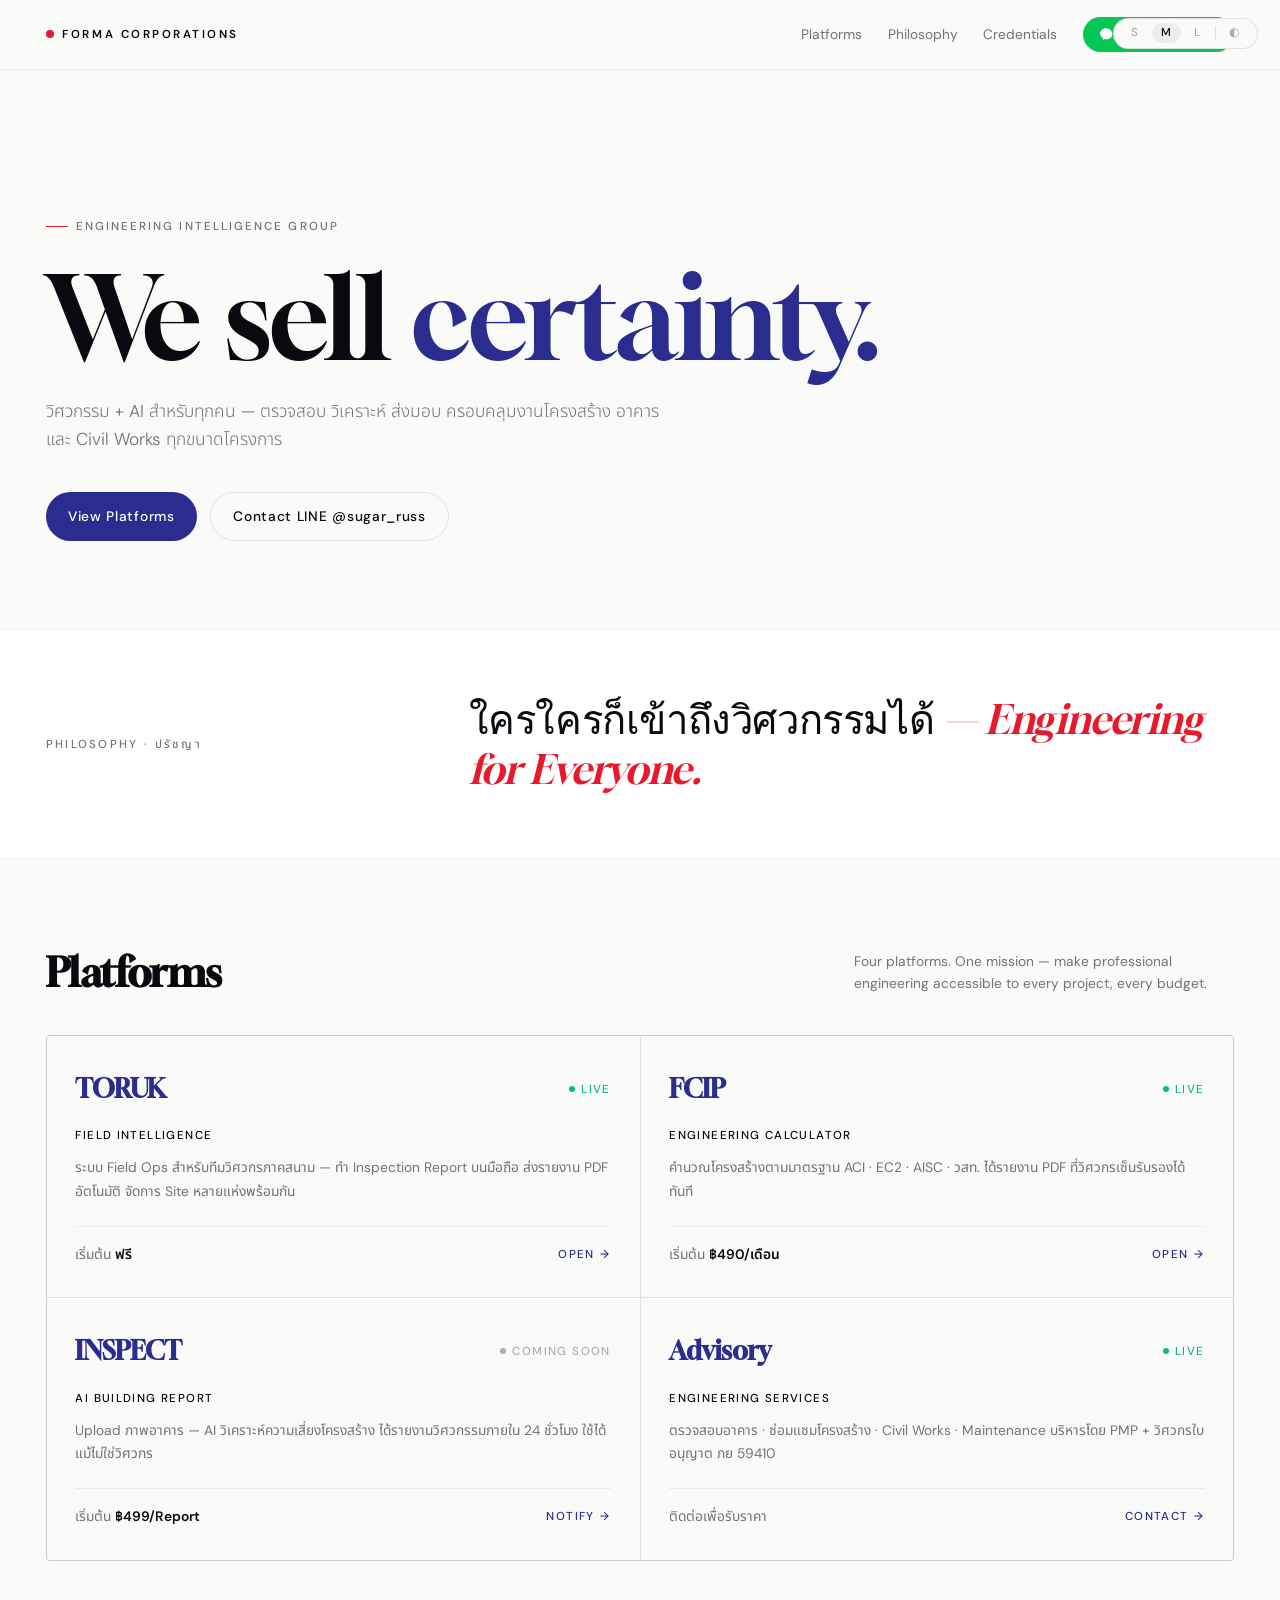
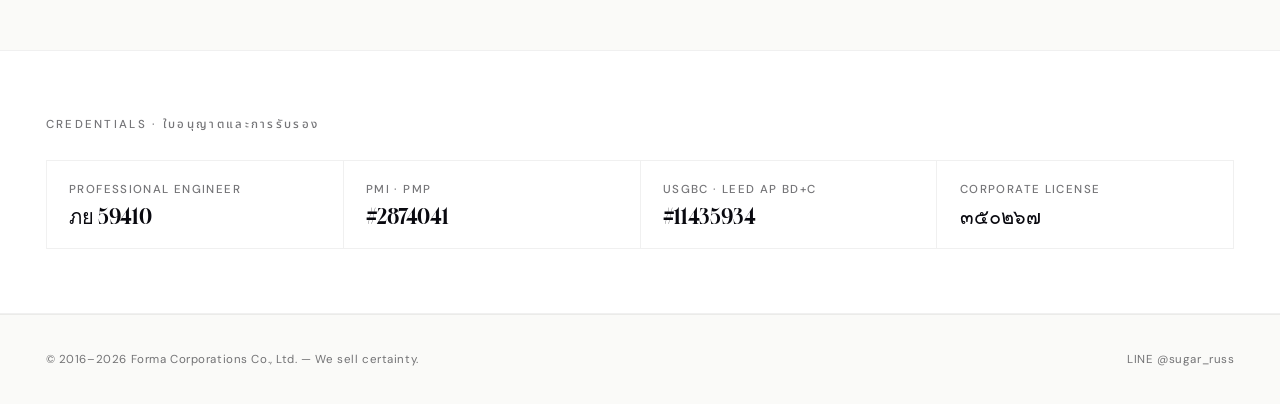
==== commit 7a7eaab1: "style: replace AirAsia reference with 'Engineering for Everyone.'" ====
--- a/index.html
+++ b/index.html
@@ -535,7 +535,7 @@
   <div class="philosophy-inner">
     <div class="philosophy-label">Philosophy · ปรัชญา</div>
     <p class="philosophy-text">
-      ใครใครก็เข้าถึงวิศวกรรมได้ <span class="em">— AirAsia Model</span>
+      ใครใครก็เข้าถึงวิศวกรรมได้ <span class="em">— Engineering for Everyone.</span>
     </p>
   </div>
 </section>
